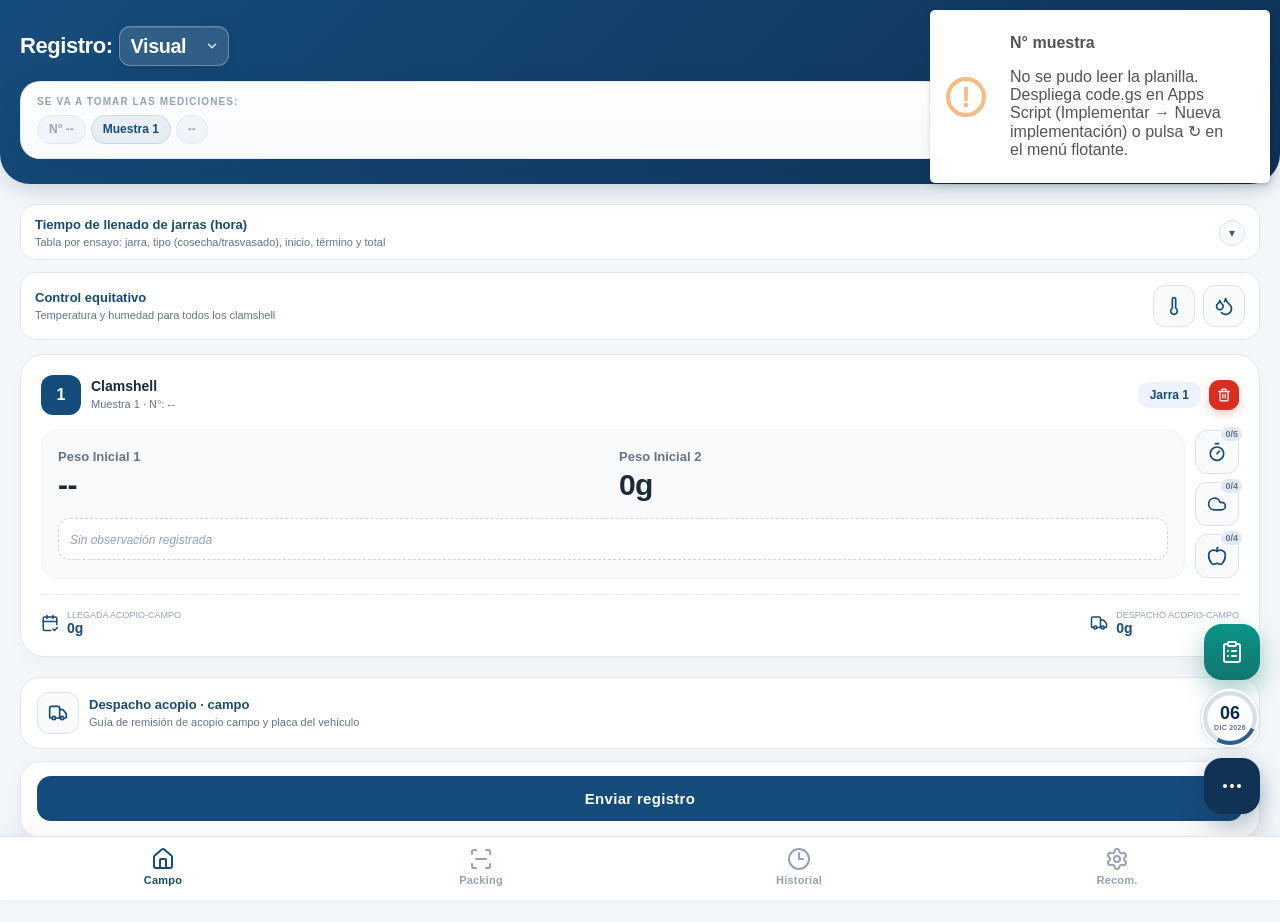
==== index.html @ d0f9451c "instalar app 3.0" ====
<!DOCTYPE html>
<html lang="es">
<head>
    <meta charset="UTF-8">
    <meta name="viewport" content="width=device-width, initial-scale=1.0, maximum-scale=1.0, user-scalable=no, viewport-fit=cover">
    <meta name="application-name" content="Muestras Web">
    <meta name="apple-mobile-web-app-title" content="Muestras Web">
    <meta name="theme-color" content="#164C7C">
    <meta name="mobile-web-app-capable" content="yes">
    <meta name="apple-mobile-web-app-capable" content="yes">
    <meta name="apple-mobile-web-app-status-bar-style" content="black-translucent">
    <meta name="format-detection" content="telephone=no, date=no, email=no, address=no">
    <title>Muestras Web</title>
    <link rel="icon" href="./QA2026.png" type="image/png">
    <link rel="icon" href="./icons/icon-32.png" type="image/png" sizes="32x32">
    <link rel="apple-touch-icon" href="./QA2026.png">
    <link rel="manifest" href="./manifest.json">
    <link rel="stylesheet" href="./librerias/flatpickr.min.css">
    <link rel="stylesheet" href="./styles.css">
</head>
<body>

    <header>
        <div class="header-top-row">
            <h2 class="header-title">
                <span class="header-title-prefix">Registro:</span>
                <select id="header-tipo-registro" class="header-tipo-select" name="tipoRegistro" aria-label="Visual o Acopio">
                    <option value="visual">Visual</option>
                    <option value="acopio">Acopio</option>
                </select>
            </h2>
            <div class="header-status-card is-online" id="header-status-card" aria-live="polite" aria-label="Pendientes y conexión">
                <div class="header-status-ring" aria-hidden="true">
                    <span class="header-status-ring-inner">
                        <i data-lucide="wifi" class="header-status-wifi" id="header-status-wifi"></i>
                    </span>
                </div>
                <div class="header-status-body">
                    <div class="header-status-pend">Pendientes: <span class="header-status-pend-num" id="header-pendientes-count">00</span></div>
                    <div class="header-status-conn">
                        <span class="header-status-conn-dot" aria-hidden="true"></span>
                        <span class="header-status-conn-text" id="header-conn-label">En línea</span>
                    </div>
                </div>
            </div>
        </div>

        <div class="meta-shell meta-accordion" id="meta-accordion">
            <button type="button" class="meta-accordion-trigger" id="meta-accordion-trigger" aria-expanded="false" aria-controls="meta-accordion-panel">
                <div class="meta-preview">
                    <span class="meta-preview-kicker">Se va a tomar las mediciones:</span>
                    <div class="meta-preview-row">
                        <span class="meta-preview-pill meta-preview-pill--empty" id="preview-num">--</span>
                        <span class="meta-preview-pill meta-preview-pill--empty" id="preview-muestra">--</span>
                        <span class="meta-preview-pill meta-preview-pill--traz meta-preview-pill--empty" id="preview-traz">--</span>
                    </div>
                </div>
                <span class="meta-accordion-chevron" aria-hidden="true"><i data-lucide="chevron-down"></i></span>
            </button>

            <div class="meta-accordion-body" id="meta-accordion-panel" role="region" aria-labelledby="meta-accordion-trigger" aria-hidden="true">
                <div class="meta-accordion-inner">
                    <form id="form-operativo-meta" autocomplete="on" aria-label="Datos del turno">
                        <div class="meta-sheet-top">
                            <div>
                                <p class="meta-kicker">Detalle</p>
                                <h3 class="meta-sheet-title">Completar registro</h3>
                            </div>
                            <div class="meta-progress-wrap">
                                <div class="meta-progress-label">
                                    <span>Listo</span>
                                    <span id="meta-progress-text">0 / 6</span>
                                </div>
                                <div class="meta-progress-track" aria-hidden="true">
                                    <div class="meta-progress-fill" id="meta-progress-fill"></div>
                                </div>
                            </div>
                        </div>

                        <input type="hidden" id="visual-rotulo" name="rotulo" value="">

                        <div class="meta-block">
                            <div class="meta-row-2 meta-row-2--muestra">
                                <div>
                                    <label class="meta-block-title" for="visual-meta-muestra" style="margin-bottom: 8px;">Muestra</label>
                                    <select class="meta-inp" id="visual-meta-muestra" name="muestra">
                                        <option value="">Seleccionar muestra</option>
                                        <option value="Ensayo 1">Muestra 1</option>
                                        <option value="Ensayo 2">Muestra 2</option>
                                        <option value="Ensayo 3">Muestra 3</option>
                                        <option value="Ensayo 4">Muestra 4</option>
                                        <option value="Ensayo 5">Muestra 5</option>
                                    </select>
                                </div>
                                <div>
                                    <label class="meta-block-title" for="visual-num-muestra" style="margin-bottom: 8px;">N° muestra</label>
                                    <div class="meta-num-muestra-wrap" id="visual-num-muestra-wrap">
                                        <input class="meta-inp meta-inp--num-muestra-auto" id="visual-num-muestra" name="numMuestra" type="text" maxlength="8" placeholder="Automático" disabled aria-describedby="visual-num-muestra-hint" title="Se asigna solo según el último número en la planilla (sin duplicados)">
                                        <span class="meta-num-muestra-spinner" id="visual-num-muestra-spinner" aria-hidden="true"></span>
                                    </div>
                                    <span id="visual-num-muestra-hint" class="sr-only">Campo automático. El número avanza según los registros ya guardados.</span>
                                </div>
                            </div>
                        </div>

                        <div class="meta-block">
                            <label class="meta-block-title" for="visual-responsable" style="margin-bottom: 8px;">Responsable</label>
                            <input class="meta-inp" id="visual-responsable" name="responsable" type="text" placeholder="Nombre">
                        </div>

                        <div class="meta-block">
                            <div class="meta-row-2 meta-row-2--guia-hora">
                                <div>
                                    <label class="meta-block-title" for="visual-guia-precosecha" style="margin-bottom: 8px;">Días Prec. / N° Cos.</label>
                                    <input class="meta-inp" id="visual-guia-precosecha" name="guiaPrecosecha" type="text" placeholder="Ej. 5 / 12" inputmode="text" autocomplete="off" aria-label="Días de precosecha y número de cosecha">
                                </div>
                                <div>
                                    <label class="meta-block-title" for="visual-hora" style="margin-bottom: 8px;">Hora inicio</label>
                                    <input class="meta-inp" id="visual-hora" name="hora" type="time" enterkeyhint="done">
                                </div>
                            </div>
                        </div>

                        <div class="meta-block">
                            <label class="meta-block-title" for="visual-meta-fundo" style="margin-bottom: 8px;">Fundo</label>
                            <select class="meta-inp" id="visual-meta-fundo" name="fundo">
                                <option value="">Seleccionar</option>
                                <option value="LN">LN</option>
                                <option value="C5">C5</option>
                                <option value="C6">C6</option>
                                <option value="LN-2">LN</option>
                            </select>
                        </div>

                        <div class="meta-block">
                            <span class="meta-block-title" style="display:block;margin-bottom:8px;">Trazabilidad</span>
                            <div class="meta-row-3">
                                <select class="meta-inp" id="visual-traz-etapa" name="trazEtapa">
                                    <option value="">Etapa</option>
                                    <option value="E1">E1</option>
                                    <option value="E2">E2</option>
                                    <option value="E3">E3</option>
                                    <option value="E4">E4</option>
                                    <option value="E5">E5</option>
                                    <option value="E6">E6</option>
                                    <option value="E7">E7</option>
                                    <option value="E8">E8</option>
                                    <option value="E9">E9</option>
                                </select>
                                <select class="meta-inp" id="visual-traz-campo" name="trazCampo">
                                    <option value="">Campo</option>
                                    <option value="C1">C1</option>
                                    <option value="C2">C2</option>
                                    <option value="C3">C3</option>
                                    <option value="C4">C4</option>
                                    <option value="C5">C5</option>
                                    <option value="C6">C6</option>
                                    <option value="C7">C7</option>
                                    <option value="C8">C8</option>
                                    <option value="C9">C9</option>
                                </select>
                                <input class="meta-inp" id="visual-traz-turno" name="trazTurno" type="text" placeholder="Turno" autocomplete="off">
                            </div>
                            <input type="hidden" id="visual-trazabilidad" name="trazabilidad" value="">
                        </div>

                        <div class="meta-block">
                            <label class="meta-block-title" for="visual-meta-variedad" style="margin-bottom: 8px;">Variedad</label>
                            <select class="meta-inp" id="visual-meta-variedad" name="variedad">
                                <option value="">Seleccionar</option>
                                <option value="Júpiter">Júpiter</option>
                                <option value="Sweet Celebration">Sweet Celebration</option>
                                <option value="Legacy">Legacy</option>
                            </select>
                        </div>
                    </form>
                </div>
            </div>
        </div>
    </header>

    <div class="container">
        <details class="llenado-jarras-wrapper" open>
            <summary class="llenado-jarras-wrapper-summary">
                <div class="control-equitativo-label">
                    <b>Tiempo de llenado de jarras (hora)</b>
                    <span>Tabla por ensayo: jarra, tipo (cosecha/trasvasado), inicio, término y total</span>
                </div>
                <span class="llenado-jarras-toggle-icon" aria-hidden="true"></span>
            </summary>
            <div class="llenado-jarras-panel" id="llenado-jarras-panel-body"></div>
        </details>

        <div class="control-equitativo-bar">
            <div class="control-equitativo-label">
                <b>Control equitativo</b>
                <span>Temperatura y humedad para todos los clamshell</span>
            </div>
            <div class="control-equitativo-actions">
                <button type="button" class="control-equitativo-btn" onclick="abrirModalControlGlobal('temperatura')" title="Temperatura global">
                    <i data-lucide="thermometer"></i>
                </button>
                <button type="button" class="control-equitativo-btn" onclick="abrirModalControlGlobal('humedad')" title="Humedad global">
                    <i data-lucide="droplets"></i>
                </button>
            </div>
        </div>
        <div id="cards-container"></div>

        <details class="logistica-acopio-block" aria-label="Despacho acopio: guía y placa">
            <summary class="logistica-acopio-head">
                <div class="control-equitativo-btn logistica-acopio-icon-slot logistica-acopio-truck-wrap" title="Transporte" aria-hidden="true">
                    <i data-lucide="truck"></i>
                </div>
                <div class="control-equitativo-label logistica-acopio-label">
                    <b>Despacho acopio · campo</b>
                    <span>Guía de remisión de acopio campo y placa del vehículo</span>
                </div>
                <span class="logistica-acopio-chev" aria-hidden="true"></span>
            </summary>
            <div class="logistica-acopio-body">
                <div class="logistica-acopio-grid">
                    <div class="logistica-acopio-field">
                        <label class="meta-block-title" for="visual-guia-acopio">Guía de remisión de acopio campo</label>
                        <input class="meta-inp" id="visual-guia-acopio" name="guiaRemisionAcopio" type="text" placeholder="Ej. 208353" autocomplete="off">
                    </div>
                    <div class="logistica-acopio-field">
                        <label class="meta-block-title" for="visual-placa-vehiculo">Placa del vehículo</label>
                        <input class="meta-inp" id="visual-placa-vehiculo" name="placaVehiculoAcopio" type="text" placeholder="Ej. 9967-OK" autocomplete="off">
                    </div>
                </div>
            </div>
        </details>

        <div class="campo-envio-bar" id="campo-envio-bar" role="region" aria-label="Enviar registro al servidor">
            <button type="button" class="btn-save btn-save-campo" id="btn-guardar-enviar-campo" onclick="guardarRegistroYEnviarDesdePantalla()">
                Enviar registro
            </button>
        </div>
    </div>

    <div class="fab-menu" id="fab-menu">
        <div class="fab-menu-actions">
            <button class="fab-mini fab-mini--sync" type="button" onclick="actualizarAppCompletoDesdeFab()" aria-label="Actualizar app y planilla" title="Descarga la versión nueva de la app y sincroniza la planilla si hay internet. No borra borradores ni pendientes.">
                <i data-lucide="refresh-cw"></i>
            </button>
            <button class="fab-mini fab-mini--danger" onclick="borrarTodoYCacheRapido()" aria-label="Eliminar todo y caché local" title="Forzar reinicio: borra todo lo local y recarga">
                <i data-lucide="trash-2"></i>
            </button>
            <button class="fab-mini" onclick="abrirModalResumenGlobal()" aria-label="Resumen despacho acopio-campo">
                <i data-lucide="truck"></i>
            </button>
            <button class="fab" onclick="abrirModal('Nuevo Registro')" aria-label="Nuevo registro">
                <svg class="fab-icon-svg" viewBox="0 0 24 24" aria-hidden="true">
                    <path d="M12 5v14M5 12h14"></path>
                </svg>
            </button>
        </div>
        <button type="button" class="fab-mini fab-mini--registro" id="fab-btn-iniciar-registro" onclick="fabIniciarRegistroDesdeFab()" aria-label="Cargar datos de prueba (simulación)" title="Rellena meta, 8 clamshell y jarras de ejemplo para probar y enviar">
            <i data-lucide="clipboard-list"></i>
        </button>
        <div class="fecha-ring-widget fecha-ring-widget--fab fecha-ring-widget--campo" id="visual-fecha-ring-widget" role="button" tabindex="0" aria-label="Fecha de hoy" title="">
            <div class="fecha-ring-circle" id="campo-fecha-ring-circle" aria-hidden="true"></div>
            <div class="fecha-ring-content">
                <span class="fecha-ring-day" id="fecha-ring-day">--</span>
                <span class="fecha-ring-month" id="fecha-ring-month">----</span>
            </div>
            <div class="fecha-ring-popover" id="campo-fecha-ring-popover" role="tooltip" hidden></div>
        </div>
        <button class="fab-options" id="fab-options-btn" type="button" aria-label="Opciones rápidas" aria-expanded="false">
            <i data-lucide="ellipsis"></i>
        </button>
    </div>

    <div class="modal-overlay" id="modal-overlay">
        <div class="modal-content">
            <div class="modal-title-row" id="modal-title-row">
                <h2 id="modal-title" style="margin-bottom: 0; color: var(--primary); margin-top: 8px;">Editar Datos</h2>
                <div class="modal-jarra-box">
                    <label for="visual-m-jarra">N° Jarra</label>
                    <select id="visual-m-jarra" aria-label="Seleccionar N° de jarra"></select>
                </div>
            </div>
            <div class="form-group"><label>PESO 1 (g)</label><input type="number" id="visual-p1" step="0.1"></div>
            <div class="form-group"><label>PESO 2 (g)</label><input type="number" id="visual-p2" step="0.1"></div>
            <div class="form-group"><label>LLEGADA ACOPIO (g)</label><input type="number" id="visual-acopio" step="0.1"></div>
            <div class="form-group"><label>DESPACHO ACOPIO (g)</label><input type="number" id="visual-despacho" step="0.1"></div>
            <div class="metric-modal-foot">
                <button class="btn-secondary" type="button" id="btn-cancel-tarjeta">Cancelar</button>
                <button class="btn-save" id="btn-save-tarjeta" type="button" onclick="guardarModalTarjeta()">Guardar</button>
            </div>
        </div>
    </div>

    <div class="modal-overlay" id="metric-modal-overlay">
        <div class="modal-content">
            <h2 id="metric-modal-title" style="margin-bottom: 16px; color: var(--primary);">Detalle de medición</h2>
            <div class="metric-modal-body" id="metric-modal-body"></div>
            <div class="metric-modal-foot">
                <button class="btn-secondary" type="button" onclick="cerrarModalMetrica()">Cancelar</button>
                <button class="btn-save" id="btn-save-metrica" type="button" onclick="guardarModalMetrica()">Guardar</button>
            </div>
        </div>
    </div>

    <div class="modal-overlay" id="observation-modal-overlay">
        <div class="modal-content">
            <h2 id="observation-modal-title" style="margin-bottom: 16px; color: var(--primary);">Observación</h2>
            <div class="form-group">
                <label>OBSERVACIÓN DEL CLAMSHELL</label>
                <input type="text" id="visual-observation" placeholder="Opcional: incidencia, comentario, condición de campo">
            </div>
            <div class="metric-modal-foot">
                <button class="btn-secondary" type="button" onclick="cerrarModalObservacion()">Cancelar</button>
                <button class="btn-save" id="btn-save-observacion" type="button" onclick="guardarModalObservacion()">Guardar</button>
            </div>
        </div>
    </div>

    <div class="modal-overlay" id="essential-modal-overlay">
        <div class="modal-content">
            <h2 id="essential-modal-title" style="margin-bottom: 16px; color: var(--primary);">Resumen esencial</h2>
            <div class="metric-modal-body" id="essential-modal-body"></div>
            <div class="metric-modal-foot">
                <button class="btn-secondary" type="button" onclick="cerrarModalResumen()">Cancelar</button>
                <button class="btn-save" id="btn-save-resumen-global" type="button" onclick="guardarModalResumenGlobal()">Guardar</button>
            </div>
        </div>
    </div>

    <div class="modal-overlay" id="control-global-modal-overlay">
        <div class="modal-content">
            <h2 id="control-global-modal-title" style="margin-bottom: 16px; color: var(--primary);">Control equitativo</h2>
            <div class="metric-modal-body" id="control-global-modal-body"></div>
            <div class="metric-modal-foot">
                <button class="btn-secondary" type="button" onclick="cerrarModalControlGlobal()">Cancelar</button>
                <button class="btn-save" id="btn-save-control-global" type="button" onclick="guardarModalControlGlobal()">Guardar</button>
            </div>
        </div>
    </div>

    <div class="modal-overlay" id="llenado-horas-modal-overlay">
        <div class="modal-content">
            <h2 style="margin-bottom: 16px; color: var(--primary);">Editar horas</h2>
            <div class="form-group"><label>Inicio</label><input type="time" id="visual-lhm-inicio"></div>
            <div class="form-group"><label>Final</label><input type="time" id="visual-lhm-termino"></div>
            <div class="metric-modal-foot">
                <button class="btn-secondary" type="button" onclick="cerrarModalHorasLlenado()">Cancelar</button>
                <button class="btn-save" id="btn-save-horas" type="button" onclick="guardarModalHorasLlenado()">Guardar</button>
            </div>
        </div>
    </div>

    <div class="modal-overlay" id="time-picker-modal-overlay">
        <div class="time-picker-modal">
            <div class="time-picker-head">
                <div class="time-picker-title">Seleccionar hora</div>
                <div class="time-picker-current" id="time-picker-current">--:--</div>
            </div>
            <div class="time-picker-wheel">
                <div class="time-picker-col">
                    <button type="button" class="time-picker-step" id="time-picker-hour-up" aria-label="Subir hora">▲</button>
                    <div class="time-picker-value" id="time-picker-hour">00</div>
                    <button type="button" class="time-picker-step" id="time-picker-hour-down" aria-label="Bajar hora">▼</button>
                </div>
                <div class="time-picker-sep">:</div>
                <div class="time-picker-col">
                    <button type="button" class="time-picker-step" id="time-picker-minute-up" aria-label="Subir minuto">▲</button>
                    <div class="time-picker-value" id="time-picker-minute">00</div>
                    <button type="button" class="time-picker-step" id="time-picker-minute-down" aria-label="Bajar minuto">▼</button>
                </div>
            </div>
            <div class="time-picker-actions">
                <button type="button" class="btn-secondary" id="time-picker-now">Tomar hora exacta</button>
                <button type="button" class="btn-secondary" id="time-picker-cancel">Cancelar</button>
                <button type="button" class="btn-save" id="time-picker-apply">Tomar hora</button>
            </div>
        </div>
    </div>

    <nav id="main-bottom-nav">
        <a class="nav-btn nav-link active" id="nav-campo" data-nav-index="0" href="./" aria-label="Campo">
            <i data-lucide="house"></i>
            <span>Campo</span>
        </a>
        <a class="nav-btn nav-link" id="nav-packing" data-nav-index="1" href="./packing/" aria-label="Packing">
            <i data-lucide="scan-line"></i>
            <span>Packing</span>
        </a>
        <a class="nav-btn nav-link" id="nav-historial" data-nav-index="2" href="./historial/" aria-label="Historial">
            <i data-lucide="clock-3"></i>
            <span>Historial</span>
        </a>
        <a class="nav-btn nav-link" id="nav-recomendaciones" data-nav-index="3" href="./recomendaciones/" aria-label="Recomendaciones">
            <i data-lucide="settings"></i>
            <span>Recom.</span>
        </a>
    </nav>

    <script src="./librerias/lucide.min.js"></script>
    <script src="./librerias/sweetalert2.all.min.js"></script>
    <script src="./librerias/flatpickr.min.js"></script>
    <script src="./librerias/flatpickr-l10n-es.js"></script>
    <script src="./app.js" charset="utf-8"></script>
    <script src="./network.js"></script>
    <script src="./script.js"></script>
</body>
</html>
---- librerias/flatpickr.min.css ----
.flatpickr-calendar{background:transparent;opacity:0;display:none;text-align:center;visibility:hidden;padding:0;-webkit-animation:none;animation:none;direction:ltr;border:0;font-size:14px;line-height:24px;border-radius:5px;position:absolute;width:307.875px;-webkit-box-sizing:border-box;box-sizing:border-box;-ms-touch-action:manipulation;touch-action:manipulation;background:#fff;-webkit-box-shadow:1px 0 0 #e6e6e6,-1px 0 0 #e6e6e6,0 1px 0 #e6e6e6,0 -1px 0 #e6e6e6,0 3px 13px rgba(0,0,0,0.08);box-shadow:1px 0 0 #e6e6e6,-1px 0 0 #e6e6e6,0 1px 0 #e6e6e6,0 -1px 0 #e6e6e6,0 3px 13px rgba(0,0,0,0.08)}.flatpickr-calendar.open,.flatpickr-calendar.inline{opacity:1;max-height:640px;visibility:visible}.flatpickr-calendar.open{display:inline-block;z-index:99999}.flatpickr-calendar.animate.open{-webkit-animation:fpFadeInDown 300ms cubic-bezier(.23,1,.32,1);animation:fpFadeInDown 300ms cubic-bezier(.23,1,.32,1)}.flatpickr-calendar.inline{display:block;position:relative;top:2px}.flatpickr-calendar.static{position:absolute;top:calc(100% + 2px)}.flatpickr-calendar.static.open{z-index:999;display:block}.flatpickr-calendar.multiMonth .flatpickr-days .dayContainer:nth-child(n+1) .flatpickr-day.inRange:nth-child(7n+7){-webkit-box-shadow:none !important;box-shadow:none !important}.flatpickr-calendar.multiMonth .flatpickr-days .dayContainer:nth-child(n+2) .flatpickr-day.inRange:nth-child(7n+1){-webkit-box-shadow:-2px 0 0 #e6e6e6,5px 0 0 #e6e6e6;box-shadow:-2px 0 0 #e6e6e6,5px 0 0 #e6e6e6}.flatpickr-calendar .hasWeeks .dayContainer,.flatpickr-calendar .hasTime .dayContainer{border-bottom:0;border-bottom-right-radius:0;border-bottom-left-radius:0}.flatpickr-calendar .hasWeeks .dayContainer{border-left:0}.flatpickr-calendar.hasTime .flatpickr-time{height:40px;border-top:1px solid #e6e6e6}.flatpickr-calendar.noCalendar.hasTime .flatpickr-time{height:auto}.flatpickr-calendar:before,.flatpickr-calendar:after{position:absolute;display:block;pointer-events:none;border:solid transparent;content:'';height:0;width:0;left:22px}.flatpickr-calendar.rightMost:before,.flatpickr-calendar.arrowRight:before,.flatpickr-calendar.rightMost:after,.flatpickr-calendar.arrowRight:after{left:auto;right:22px}.flatpickr-calendar.arrowCenter:before,.flatpickr-calendar.arrowCenter:after{left:50%;right:50%}.flatpickr-calendar:before{border-width:5px;margin:0 -5px}.flatpickr-calendar:after{border-width:4px;margin:0 -4px}.flatpickr-calendar.arrowTop:before,.flatpickr-calendar.arrowTop:after{bottom:100%}.flatpickr-calendar.arrowTop:before{border-bottom-color:#e6e6e6}.flatpickr-calendar.arrowTop:after{border-bottom-color:#fff}.flatpickr-calendar.arrowBottom:before,.flatpickr-calendar.arrowBottom:after{top:100%}.flatpickr-calendar.arrowBottom:before{border-top-color:#e6e6e6}.flatpickr-calendar.arrowBottom:after{border-top-color:#fff}.flatpickr-calendar:focus{outline:0}.flatpickr-wrapper{position:relative;display:inline-block}.flatpickr-months{display:-webkit-box;display:-webkit-flex;display:-ms-flexbox;display:flex}.flatpickr-months .flatpickr-month{background:transparent;color:rgba(0,0,0,0.9);fill:rgba(0,0,0,0.9);height:34px;line-height:1;text-align:center;position:relative;-webkit-user-select:none;-moz-user-select:none;-ms-user-select:none;user-select:none;overflow:hidden;-webkit-box-flex:1;-webkit-flex:1;-ms-flex:1;flex:1}.flatpickr-months .flatpickr-prev-month,.flatpickr-months .flatpickr-next-month{-webkit-user-select:none;-moz-user-select:none;-ms-user-select:none;user-select:none;text-decoration:none;cursor:pointer;position:absolute;top:0;height:34px;padding:10px;z-index:3;color:rgba(0,0,0,0.9);fill:rgba(0,0,0,0.9)}.flatpickr-months .flatpickr-prev-month.flatpickr-disabled,.flatpickr-months .flatpickr-next-month.flatpickr-disabled{display:none}.flatpickr-months .flatpickr-prev-month i,.flatpickr-months .flatpickr-next-month i{position:relative}.flatpickr-months .flatpickr-prev-month.flatpickr-prev-month,.flatpickr-months .flatpickr-next-month.flatpickr-prev-month{/*
      /*rtl:begin:ignore*/left:0/*
      /*rtl:end:ignore*/}/*
      /*rtl:begin:ignore*/
/*
      /*rtl:end:ignore*/
.flatpickr-months .flatpickr-prev-month.flatpickr-next-month,.flatpickr-months .flatpickr-next-month.flatpickr-next-month{/*
      /*rtl:begin:ignore*/right:0/*
      /*rtl:end:ignore*/}/*
      /*rtl:begin:ignore*/
/*
      /*rtl:end:ignore*/
.flatpickr-months .flatpickr-prev-month:hover,.flatpickr-months .flatpickr-next-month:hover{color:#959ea9}.flatpickr-months .flatpickr-prev-month:hover svg,.flatpickr-months .flatpickr-next-month:hover svg{fill:#f64747}.flatpickr-months .flatpickr-prev-month svg,.flatpickr-months .flatpickr-next-month svg{width:14px;height:14px}.flatpickr-months .flatpickr-prev-month svg path,.flatpickr-months .flatpickr-next-month svg path{-webkit-transition:fill .1s;transition:fill .1s;fill:inherit}.numInputWrapper{position:relative;height:auto}.numInputWrapper input,.numInputWrapper span{display:inline-block}.numInputWrapper input{width:100%}.numInputWrapper input::-ms-clear{display:none}.numInputWrapper input::-webkit-outer-spin-button,.numInputWrapper input::-webkit-inner-spin-button{margin:0;-webkit-appearance:none}.numInputWrapper span{position:absolute;right:0;width:14px;padding:0 4px 0 2px;height:50%;line-height:50%;opacity:0;cursor:pointer;border:1px solid rgba(57,57,57,0.15);-webkit-box-sizing:border-box;box-sizing:border-box}.numInputWrapper span:hover{background:rgba(0,0,0,0.1)}.numInputWrapper span:active{background:rgba(0,0,0,0.2)}.numInputWrapper span:after{display:block;content:"";position:absolute}.numInputWrapper span.arrowUp{top:0;border-bottom:0}.numInputWrapper span.arrowUp:after{border-left:4px solid transparent;border-right:4px solid transparent;border-bottom:4px solid rgba(57,57,57,0.6);top:26%}.numInputWrapper span.arrowDown{top:50%}.numInputWrapper span.arrowDown:after{border-left:4px solid transparent;border-right:4px solid transparent;border-top:4px solid rgba(57,57,57,0.6);top:40%}.numInputWrapper span svg{width:inherit;height:auto}.numInputWrapper span svg path{fill:rgba(0,0,0,0.5)}.numInputWrapper:hover{background:rgba(0,0,0,0.05)}.numInputWrapper:hover span{opacity:1}.flatpickr-current-month{font-size:135%;line-height:inherit;font-weight:300;color:inherit;position:absolute;width:75%;left:12.5%;padding:7.48px 0 0 0;line-height:1;height:34px;display:inline-block;text-align:center;-webkit-transform:translate3d(0,0,0);transform:translate3d(0,0,0)}.flatpickr-current-month span.cur-month{font-family:inherit;font-weight:700;color:inherit;display:inline-block;margin-left:.5ch;padding:0}.flatpickr-current-month span.cur-month:hover{background:rgba(0,0,0,0.05)}.flatpickr-current-month .numInputWrapper{width:6ch;width:7ch\0;display:inline-block}.flatpickr-current-month .numInputWrapper span.arrowUp:after{border-bottom-color:rgba(0,0,0,0.9)}.flatpickr-current-month .numInputWrapper span.arrowDown:after{border-top-color:rgba(0,0,0,0.9)}.flatpickr-current-month input.cur-year{background:transparent;-webkit-box-sizing:border-box;box-sizing:border-box;color:inherit;cursor:text;padding:0 0 0 .5ch;margin:0;display:inline-block;font-size:inherit;font-family:inherit;font-weight:300;line-height:inherit;height:auto;border:0;border-radius:0;vertical-align:initial;-webkit-appearance:textfield;-moz-appearance:textfield;appearance:textfield}.flatpickr-current-month input.cur-year:focus{outline:0}.flatpickr-current-month input.cur-year[disabled],.flatpickr-current-month input.cur-year[disabled]:hover{font-size:100%;color:rgba(0,0,0,0.5);background:transparent;pointer-events:none}.flatpickr-current-month .flatpickr-monthDropdown-months{appearance:menulist;background:transparent;border:none;border-radius:0;box-sizing:border-box;color:inherit;cursor:pointer;font-size:inherit;font-family:inherit;font-weight:300;height:auto;line-height:inherit;margin:-1px 0 0 0;outline:none;padding:0 0 0 .5ch;position:relative;vertical-align:initial;-webkit-box-sizing:border-box;-webkit-appearance:menulist;-moz-appearance:menulist;width:auto}.flatpickr-current-month .flatpickr-monthDropdown-months:focus,.flatpickr-current-month .flatpickr-monthDropdown-months:active{outline:none}.flatpickr-current-month .flatpickr-monthDropdown-months:hover{background:rgba(0,0,0,0.05)}.flatpickr-current-month .flatpickr-monthDropdown-months .flatpickr-monthDropdown-month{background-color:transparent;outline:none;padding:0}.flatpickr-weekdays{background:transparent;text-align:center;overflow:hidden;width:100%;display:-webkit-box;display:-webkit-flex;display:-ms-flexbox;display:flex;-webkit-box-align:center;-webkit-align-items:center;-ms-flex-align:center;align-items:center;height:28px}.flatpickr-weekdays .flatpickr-weekdaycontainer{display:-webkit-box;display:-webkit-flex;display:-ms-flexbox;display:flex;-webkit-box-flex:1;-webkit-flex:1;-ms-flex:1;flex:1}span.flatpickr-weekday{cursor:default;font-size:90%;background:transparent;color:rgba(0,0,0,0.54);line-height:1;margin:0;text-align:center;display:block;-webkit-box-flex:1;-webkit-flex:1;-ms-flex:1;flex:1;font-weight:bolder}.dayContainer,.flatpickr-weeks{padding:1px 0 0 0}.flatpickr-days{position:relative;overflow:hidden;display:-webkit-box;display:-webkit-flex;display:-ms-flexbox;display:flex;-webkit-box-align:start;-webkit-align-items:flex-start;-ms-flex-align:start;align-items:flex-start;width:307.875px}.flatpickr-days:focus{outline:0}.dayContainer{padding:0;outline:0;text-align:left;width:307.875px;min-width:307.875px;max-width:307.875px;-webkit-box-sizing:border-box;box-sizing:border-box;display:inline-block;display:-ms-flexbox;display:-webkit-box;display:-webkit-flex;display:flex;-webkit-flex-wrap:wrap;flex-wrap:wrap;-ms-flex-wrap:wrap;-ms-flex-pack:justify;-webkit-justify-content:space-around;justify-content:space-around;-webkit-transform:translate3d(0,0,0);transform:translate3d(0,0,0);opacity:1}.dayContainer + .dayContainer{-webkit-box-shadow:-1px 0 0 #e6e6e6;box-shadow:-1px 0 0 #e6e6e6}.flatpickr-day{background:none;border:1px solid transparent;border-radius:150px;-webkit-box-sizing:border-box;box-sizing:border-box;color:#393939;cursor:pointer;font-weight:400;width:14.2857143%;-webkit-flex-basis:14.2857143%;-ms-flex-preferred-size:14.2857143%;flex-basis:14.2857143%;max-width:39px;height:39px;line-height:39px;margin:0;display:inline-block;position:relative;-webkit-box-pack:center;-webkit-justify-content:center;-ms-flex-pack:center;justify-content:center;text-align:center}.flatpickr-day.inRange,.flatpickr-day.prevMonthDay.inRange,.flatpickr-day.nextMonthDay.inRange,.flatpickr-day.today.inRange,.flatpickr-day.prevMonthDay.today.inRange,.flatpickr-day.nextMonthDay.today.inRange,.flatpickr-day:hover,.flatpickr-day.prevMonthDay:hover,.flatpickr-day.nextMonthDay:hover,.flatpickr-day:focus,.flatpickr-day.prevMonthDay:focus,.flatpickr-day.nextMonthDay:focus{cursor:pointer;outline:0;background:#e6e6e6;border-color:#e6e6e6}.flatpickr-day.today{border-color:#959ea9}.flatpickr-day.today:hover,.flatpickr-day.today:focus{border-color:#959ea9;background:#959ea9;color:#fff}.flatpickr-day.selected,.flatpickr-day.startRange,.flatpickr-day.endRange,.flatpickr-day.selected.inRange,.flatpickr-day.startRange.inRange,.flatpickr-day.endRange.inRange,.flatpickr-day.selected:focus,.flatpickr-day.startRange:focus,.flatpickr-day.endRange:focus,.flatpickr-day.selected:hover,.flatpickr-day.startRange:hover,.flatpickr-day.endRange:hover,.flatpickr-day.selected.prevMonthDay,.flatpickr-day.startRange.prevMonthDay,.flatpickr-day.endRange.prevMonthDay,.flatpickr-day.selected.nextMonthDay,.flatpickr-day.startRange.nextMonthDay,.flatpickr-day.endRange.nextMonthDay{background:#569ff7;-webkit-box-shadow:none;box-shadow:none;color:#fff;border-color:#569ff7}.flatpickr-day.selected.startRange,.flatpickr-day.startRange.startRange,.flatpickr-day.endRange.startRange{border-radius:50px 0 0 50px}.flatpickr-day.selected.endRange,.flatpickr-day.startRange.endRange,.flatpickr-day.endRange.endRange{border-radius:0 50px 50px 0}.flatpickr-day.selected.startRange + .endRange:not(:nth-child(7n+1)),.flatpickr-day.startRange.startRange + .endRange:not(:nth-child(7n+1)),.flatpickr-day.endRange.startRange + .endRange:not(:nth-child(7n+1)){-webkit-box-shadow:-10px 0 0 #569ff7;box-shadow:-10px 0 0 #569ff7}.flatpickr-day.selected.startRange.endRange,.flatpickr-day.startRange.startRange.endRange,.flatpickr-day.endRange.startRange.endRange{border-radius:50px}.flatpickr-day.inRange{border-radius:0;-webkit-box-shadow:-5px 0 0 #e6e6e6,5px 0 0 #e6e6e6;box-shadow:-5px 0 0 #e6e6e6,5px 0 0 #e6e6e6}.flatpickr-day.flatpickr-disabled,.flatpickr-day.flatpickr-disabled:hover,.flatpickr-day.prevMonthDay,.flatpickr-day.nextMonthDay,.flatpickr-day.notAllowed,.flatpickr-day.notAllowed.prevMonthDay,.flatpickr-day.notAllowed.nextMonthDay{color:rgba(57,57,57,0.3);background:transparent;border-color:transparent;cursor:default}.flatpickr-day.flatpickr-disabled,.flatpickr-day.flatpickr-disabled:hover{cursor:not-allowed;color:rgba(57,57,57,0.1)}.flatpickr-day.week.selected{border-radius:0;-webkit-box-shadow:-5px 0 0 #569ff7,5px 0 0 #569ff7;box-shadow:-5px 0 0 #569ff7,5px 0 0 #569ff7}.flatpickr-day.hidden{visibility:hidden}.rangeMode .flatpickr-day{margin-top:1px}.flatpickr-weekwrapper{float:left}.flatpickr-weekwrapper .flatpickr-weeks{padding:0 12px;-webkit-box-shadow:1px 0 0 #e6e6e6;box-shadow:1px 0 0 #e6e6e6}.flatpickr-weekwrapper .flatpickr-weekday{float:none;width:100%;line-height:28px}.flatpickr-weekwrapper span.flatpickr-day,.flatpickr-weekwrapper span.flatpickr-day:hover{display:block;width:100%;max-width:none;color:rgba(57,57,57,0.3);background:transparent;cursor:default;border:none}.flatpickr-innerContainer{display:block;display:-webkit-box;display:-webkit-flex;display:-ms-flexbox;display:flex;-webkit-box-sizing:border-box;box-sizing:border-box;overflow:hidden}.flatpickr-rContainer{display:inline-block;padding:0;-webkit-box-sizing:border-box;box-sizing:border-box}.flatpickr-time{text-align:center;outline:0;display:block;height:0;line-height:40px;max-height:40px;-webkit-box-sizing:border-box;box-sizing:border-box;overflow:hidden;display:-webkit-box;display:-webkit-flex;display:-ms-flexbox;display:flex}.flatpickr-time:after{content:"";display:table;clear:both}.flatpickr-time .numInputWrapper{-webkit-box-flex:1;-webkit-flex:1;-ms-flex:1;flex:1;width:40%;height:40px;float:left}.flatpickr-time .numInputWrapper span.arrowUp:after{border-bottom-color:#393939}.flatpickr-time .numInputWrapper span.arrowDown:after{border-top-color:#393939}.flatpickr-time.hasSeconds .numInputWrapper{width:26%}.flatpickr-time.time24hr .numInputWrapper{width:49%}.flatpickr-time input{background:transparent;-webkit-box-shadow:none;box-shadow:none;border:0;border-radius:0;text-align:center;margin:0;padding:0;height:inherit;line-height:inherit;color:#393939;font-size:14px;position:relative;-webkit-box-sizing:border-box;box-sizing:border-box;-webkit-appearance:textfield;-moz-appearance:textfield;appearance:textfield}.flatpickr-time input.flatpickr-hour{font-weight:bold}.flatpickr-time input.flatpickr-minute,.flatpickr-time input.flatpickr-second{font-weight:400}.flatpickr-time input:focus{outline:0;border:0}.flatpickr-time .flatpickr-time-separator,.flatpickr-time .flatpickr-am-pm{height:inherit;float:left;line-height:inherit;color:#393939;font-weight:bold;width:2%;-webkit-user-select:none;-moz-user-select:none;-ms-user-select:none;user-select:none;-webkit-align-self:center;-ms-flex-item-align:center;align-self:center}.flatpickr-time .flatpickr-am-pm{outline:0;width:18%;cursor:pointer;text-align:center;font-weight:400}.flatpickr-time input:hover,.flatpickr-time .flatpickr-am-pm:hover,.flatpickr-time input:focus,.flatpickr-time .flatpickr-am-pm:focus{background:#eee}.flatpickr-input[readonly]{cursor:pointer}@-webkit-keyframes fpFadeInDown{from{opacity:0;-webkit-transform:translate3d(0,-20px,0);transform:translate3d(0,-20px,0)}to{opacity:1;-webkit-transform:translate3d(0,0,0);transform:translate3d(0,0,0)}}@keyframes fpFadeInDown{from{opacity:0;-webkit-transform:translate3d(0,-20px,0);transform:translate3d(0,-20px,0)}to{opacity:1;-webkit-transform:translate3d(0,0,0);transform:translate3d(0,0,0)}}
---- styles.css ----
﻿:root {
            --primary: rgb(22, 76, 124);
            --primary-dark: rgb(15, 50, 85);
            --accent: #FFB800;
            --bg: #F4F7FA;
            --white: #ffffff;
            --text: #1E293B;
            --success: #22C55E;
            --border: #E2E8F0;
            /* Mínimo 4px: espacio bajo la barra (no reduce tamaño de letra del menú) */
            --nav-safe-bottom: max(4px, env(safe-area-inset-bottom, 0px));
            --nav-bar-total: calc(56px + var(--nav-safe-bottom));
        }

        * { margin: 0; padding: 0; box-sizing: border-box; font-family: 'Segoe UI', Roboto, sans-serif; }

        body {
            background-color: var(--bg);
            color: var(--text);
            padding-bottom: var(--nav-bar-total);
            overscroll-behavior-y: none;
        }

        /* Header fijo al scroll (Safari + resto) */
        header {
            background: linear-gradient(135deg, var(--primary) 0%, var(--primary-dark) 100%);
            padding: max(25px, env(safe-area-inset-top, 0px)) 20px 25px;
            border-radius: 0 0 30px 30px;
            box-shadow: 0 8px 20px rgba(22, 76, 124, 0.15);
            position: -webkit-sticky;
            position: sticky;
            top: 0;
            z-index: 1000;
            width: 100%;
            color: white;
        }

        .header-top-row {
            display: flex;
            justify-content: space-between;
            align-items: center;
            gap: 8px;
            flex-wrap: nowrap;
            min-width: 0;
        }

        .header-title {
            display: flex;
            flex-wrap: nowrap;
            align-items: center;
            gap: 6px;
            margin: 0;
            min-width: 0;
            flex: 1;
            font-size: 22px;
            font-weight: 800;
            line-height: 1.2;
            letter-spacing: -0.02em;
        }

        .header-title-prefix {
            color: #fff;
            white-space: nowrap;
            flex-shrink: 0;
        }

        .header-tipo-select {
            appearance: none;
            -webkit-appearance: none;
            margin: 0;
            flex: 0 1 auto;
            min-width: 0;
            width: auto;
            max-width: min(148px, 46vw);
            cursor: pointer;
            font: inherit;
            font-size: 0.90em;
            font-weight: 800;
            letter-spacing: -0.02em;
            color: #f8fafc;
            background-color: rgba(255, 255, 255, 0.12);
            background-image: url("data:image/svg+xml,%3Csvg xmlns='http://www.w3.org/2000/svg' width='14' height='14' viewBox='0 0 24 24' fill='none' stroke='%23e2e8f0' stroke-width='2.5' stroke-linecap='round' stroke-linejoin='round'%3E%3Cpath d='m6 9 6 6 6-6'/%3E%3C/svg%3E");
            background-repeat: no-repeat;
            background-position: right 9px center;
            background-size: 14px 14px;
            border: 1px solid rgba(255, 255, 255, 0.28);
            border-radius: 11px;
            padding: 5px 32px 5px 11px;
            line-height: 1.45;
            box-shadow:
                inset 0 1px 0 rgba(255, 255, 255, 0.14),
                0 2px 10px rgba(0, 0, 0, 0.12);
            backdrop-filter: blur(8px);
            -webkit-backdrop-filter: blur(8px);
            transition: border-color 0.18s ease, background-color 0.18s ease, box-shadow 0.18s ease;
        }

        .header-tipo-select:hover {
            background-color: rgba(255, 255, 255, 0.16);
            border-color: rgba(255, 255, 255, 0.38);
        }

        .header-tipo-select:focus {
            outline: none;
            border-color: rgba(125, 211, 252, 0.75);
            box-shadow:
                inset 0 1px 0 rgba(255, 255, 255, 0.16),
                0 0 0 3px rgba(125, 211, 252, 0.28);
        }

        .header-tipo-select option {
            color: #0f172a;
            font-weight: 700;
            background: #fff;
        }

        @media (max-width: 380px) {
            .header-title {
                font-size: 18px;
            }

            .header-tipo-select {
                font-size: 0.82em;
                padding: 4px 28px 4px 9px;
                max-width: min(132px, 42vw);
            }
        }

        .header-status-card {
            display: flex;
            align-items: center;
            gap: 8px;
            padding: 4px 9px 4px 6px;
            max-width: min(172px, 38vw);
            flex-shrink: 0;
            color: rgba(255, 255, 255, 0.92);
            background: rgba(255, 255, 255, 0.1);
            border: 1px solid rgba(255, 255, 255, 0.2);
            border-radius: 12px;
            box-shadow:
                0 4px 16px rgba(0, 0, 0, 0.12),
                inset 0 1px 0 rgba(255, 255, 255, 0.18);
            backdrop-filter: blur(10px);
            -webkit-backdrop-filter: blur(10px);
        }

        .header-status-ring {
            width: 32px;
            height: 32px;
            border-radius: 50%;
            padding: 2px;
            flex-shrink: 0;
            background: conic-gradient(from 200deg, rgba(148, 163, 184, 0.55) 0deg 270deg, rgba(148, 163, 184, 0.35) 270deg 360deg);
            box-shadow: inset 0 1px 1px rgba(255, 255, 255, 0.12);
        }

        .header-status-card.is-online .header-status-ring {
            background: rgba(125, 211, 252, 0.95);
        }

        .header-status-card.is-offline .header-status-ring {
            background: conic-gradient(from 200deg, rgba(148, 163, 184, 0.45) 0deg 270deg, rgba(248, 113, 113, 0.9) 270deg 360deg);
        }

        .header-status-ring-inner {
            width: 100%;
            height: 100%;
            border-radius: 50%;
            background: rgba(12, 40, 68, 0.42);
            display: grid;
            place-items: center;
            box-shadow: inset 0 1px 2px rgba(0, 0, 0, 0.15);
        }

        .header-status-wifi {
            width: 14px;
            height: 14px;
            stroke-width: 2.1;
            color: rgba(224, 242, 254, 0.95);
        }

        .header-status-card.is-offline .header-status-wifi {
            color: rgba(254, 226, 226, 0.95);
        }

        .header-status-body {
            min-width: 0;
            flex: 1;
            display: flex;
            flex-direction: column;
            justify-content: center;
            gap: 0;
        }

        .header-status-pend {
            margin: 0;
            padding: 0;
            font-size: 9px;
            font-weight: 700;
            letter-spacing: 0.04em;
            text-transform: uppercase;
            color: rgba(255, 255, 255, 0.72);
            line-height: 1.05;
        }

        .header-status-pend-num {
            font-variant-numeric: tabular-nums;
            font-weight: 800;
            color: rgba(255, 255, 255, 0.95);
            letter-spacing: 0.02em;
        }

        .header-status-pend-num.header-status-pend-num--alert {
            color: #fde68a;
        }

        .header-status-card--solo-conn .header-status-conn {
            margin-top: 0;
        }

        .header-status-conn {
            display: inline-flex;
            align-items: center;
            gap: 5px;
            margin-top: 2px;
            padding: 0;
            line-height: 1.05;
        }

        .header-status-conn-dot {
            width: 6px;
            height: 6px;
            border-radius: 999px;
            flex-shrink: 0;
            background: rgba(148, 163, 184, 0.85);
            box-shadow: 0 0 0 1px rgba(255, 255, 255, 0.25);
        }

        .header-status-card.is-online .header-status-conn-dot {
            background: #7dd3fc;
            box-shadow: 0 0 0 1px rgba(125, 211, 252, 0.45);
            margin-top: 2px;
        }

        .header-status-card.is-offline .header-status-conn-dot {
            background: #fca5a5;
            box-shadow: 0 0 0 1px rgba(252, 165, 165, 0.5);
        }

        .header-status-conn-text {
            font-size: 9px;
            font-weight: 600;
            letter-spacing: 0.02em;
            color: rgba(255, 255, 255, 0.88);
            line-height: 1.05;
        }

        .header-status-card.is-offline .header-status-conn-text {
            color: rgba(255, 255, 255, 0.78);
        }

        .meta-shell {
            margin-top: 14px;
            background: rgba(255, 255, 255, 0.98);
            border-radius: 20px;
            box-shadow: 0 12px 32px rgba(15, 50, 85, 0.14), 0 1px 0 rgba(255, 255, 255, 0.6) inset;
            border: 1px solid rgba(226, 232, 240, 0.9);
            color: var(--text);
            overflow: hidden;
        }

        .meta-accordion-trigger {
            width: 100%;
            display: flex;
            align-items: center;
            justify-content: space-between;
            gap: 12px;
            padding: 14px 16px;
            border: none;
            background: linear-gradient(180deg, #fff 0%, #f8fafc 100%);
            cursor: pointer;
            text-align: left;
            -webkit-tap-highlight-color: transparent;
            transition: background 0.2s;
        }

        .meta-accordion-trigger:hover,
        .meta-accordion-trigger:focus-visible {
            background: #f1f5f9;
            outline: none;
        }

        .meta-accordion.is-open .meta-accordion-trigger {
            background: #fff;
            border-bottom: 1px solid #ebeef2;
        }

        .meta-preview { flex: 1; min-width: 0; }

        .meta-preview-kicker {
            display: block;
            font-size: 10px;
            font-weight: 800;
            letter-spacing: 0.11em;
            text-transform: uppercase;
            color: #94a3b8;
            margin-bottom: 8px;
        }

        .meta-preview-row {
            display: flex;
            flex-wrap: wrap;
            align-items: center;
            gap: 5px;
        }

        .meta-preview-stack {
            display: grid;
            grid-template-columns: 1fr;
            gap: 6px;
            max-width: 100%;
        }

        .meta-preview-pill {
            display: inline-flex;
            align-items: center;
            max-width: 100%;
            padding: 6px 11px;
            border-radius: 999px;
            font-size: 12px;
            font-weight: 700;
            background: rgba(22, 76, 124, 0.08);
            color: var(--primary);
            border: 1px solid rgba(22, 76, 124, 0.12);
            line-height: 1.25;
        }

        .meta-preview-pill--rotulo {
            background: rgba(139, 92, 246, 0.1);
            border-color: rgba(139, 92, 246, 0.22);
            color: #6d28d9;
        }

        .meta-preview-pill--rotulo.meta-preview-pill--empty {
            background: #f1f5f9;
            color: #94a3b8;
            border-color: #e2e8f0;
        }

        .meta-preview-pill--traz {
            background: rgba(56, 189, 248, 0.12);
            border-color: rgba(14, 165, 233, 0.2);
            color: #0369a1;
        }

        .meta-preview-pill--empty {
            background: #f1f5f9;
            color: #94a3b8;
            border-color: #e2e8f0;
            font-weight: 600;
        }

        .meta-preview-pill--traz.meta-preview-pill--empty {
            background: #f1f5f9;
            color: #94a3b8;
            border-color: #e2e8f0;
        }

        .meta-accordion-chevron {
            flex-shrink: 0;
            width: 36px;
            height: 36px;
            border-radius: 12px;
            display: flex;
            align-items: center;
            justify-content: center;
            background: #f1f5f9;
            color: var(--primary);
            transition: transform 0.3s cubic-bezier(0.4, 0, 0.2, 1), background 0.2s;
        }

        .meta-accordion-chevron i,
        .meta-accordion-chevron svg { width: 20px; height: 20px; }

        .meta-accordion.is-open .meta-accordion-chevron {
            transform: rotate(180deg);
            background: rgba(22, 76, 124, 0.1);
        }

        .meta-accordion-body {
            display: none;
            pointer-events: none;
        }

        .meta-accordion.is-open .meta-accordion-body {
            display: block;
            pointer-events: auto;
        }

        .meta-accordion-inner {
            padding: 16px 16px 18px;
        }

        .meta-sheet-top {
            display: flex;
            align-items: flex-start;
            justify-content: space-between;
            flex-wrap: wrap;
            gap: 12px;
            margin-bottom: 14px;
        }

        .meta-kicker {
            font-size: 10px;
            font-weight: 800;
            letter-spacing: 0.12em;
            text-transform: uppercase;
            color: var(--primary);
            opacity: 0.85;
        }

        .meta-sheet-title {
            font-size: 17px;
            font-weight: 800;
            color: var(--text);
            line-height: 1.25;
            margin-top: 4px;
        }

        .meta-progress-wrap { width: 100%; min-width: 0; flex: 1; max-width: 140px; }

        .meta-progress-label {
            display: flex;
            justify-content: space-between;
            align-items: center;
            font-size: 9px;
            font-weight: 700;
            letter-spacing: 0.06em;
            text-transform: uppercase;
            color: #94A3B8;
            margin-bottom: 5px;
        }

        .meta-progress-label span:last-child {
            color: var(--primary);
            font-variant-numeric: tabular-nums;
        }

        .meta-progress-track {
            height: 5px;
            border-radius: 999px;
            background: #E2E8F0;
            overflow: hidden;
        }

        .meta-progress-fill {
            height: 100%;
            width: 0%;
            border-radius: 999px;
            background: linear-gradient(90deg, #38BDF8, var(--primary));
            transition: width 0.25s ease;
        }

        .meta-block { margin-bottom: 16px; }

        .meta-block:last-of-type { margin-bottom: 0; }

        .meta-block-title {
            display: block;
            font-size: 10px;
            font-weight: 800;
            letter-spacing: 0.08em;
            text-transform: uppercase;
            color: #64748B;
            margin-bottom: 10px;
        }

        .chip-scroll {
            display: flex;
            flex-wrap: wrap;
            gap: 8px;
        }

        .meta-chip {
            appearance: none;
            border: 2px solid #E2E8F0;
            background: #F8FAFC;
            color: var(--text);
            padding: 10px 14px;
            border-radius: 999px;
            font-weight: 700;
            font-size: 13px;
            cursor: pointer;
            transition: border-color 0.15s, background 0.15s, color 0.15s, transform 0.1s;
            -webkit-tap-highlight-color: transparent;
        }

        .meta-chip:active { transform: scale(0.97); }

        .meta-chip.is-on {
            border-color: var(--primary);
            background: rgba(22, 76, 124, 0.08);
            color: var(--primary);
        }

        .meta-row-2 {
            display: grid;
            grid-template-columns: 1fr 1fr;
            gap: 12px;
        }

        .meta-row-3 {
            display: grid;
            grid-template-columns: repeat(3, minmax(0, 1fr));
            gap: 10px;
        }

        .meta-inp {
            width: 100%;
            padding: 12px 14px;
            font-size: 14px;
            font-weight: 600;
            color: var(--text);
            background: #F8FAFC;
            border: 2px solid #E2E8F0;
            border-radius: 14px;
            outline: none;
            transition: border-color 0.15s, box-shadow 0.15s;
        }

        .meta-inp:focus {
            background: #fff;
            border-color: var(--primary);
            box-shadow: 0 0 0 3px rgba(22, 76, 124, 0.1);
        }

        .meta-inp::placeholder { color: #94A3B8; font-weight: 500; }

        .meta-inp.meta-inp--num-muestra-auto:disabled {
            color: var(--text);
            background: #EEF2F7;
            border-color: #CBD5E1;
            cursor: not-allowed;
            opacity: 1;
        }

        .meta-num-muestra-wrap {
            position: relative;
        }

        .meta-num-muestra-wrap .meta-inp--num-muestra-auto {
            padding-right: 44px;
        }

        .meta-num-muestra-spinner {
            position: absolute;
            right: 14px;
            top: 50%;
            width: 20px;
            height: 20px;
            margin-top: -10px;
            border-radius: 50%;
            border: 2px solid #CBD5E1;
            border-top-color: var(--primary);
            opacity: 0;
            visibility: hidden;
            pointer-events: none;
            transition: opacity 0.15s;
        }

        .meta-num-muestra-wrap.is-loading .meta-num-muestra-spinner {
            opacity: 1;
            visibility: visible;
            animation: meta-num-muestra-spin 0.7s linear infinite;
        }

        .meta-num-muestra-wrap.is-loading .meta-inp--num-muestra-auto {
            color: #94A3B8;
        }

        @keyframes meta-num-muestra-spin {
            to { transform: rotate(360deg); }
        }

        .sr-only {
            position: absolute;
            width: 1px;
            height: 1px;
            padding: 0;
            margin: -1px;
            overflow: hidden;
            clip: rect(0, 0, 0, 0);
            white-space: nowrap;
            border: 0;
        }

        /* Flatpickr local: estilo uniforme (móvil + desktop) */
        .flatpickr-calendar {
            border: 1px solid #D8E3EE;
            border-radius: 16px;
            box-shadow: 0 16px 36px rgba(15, 50, 85, 0.24);
            font-family: 'Segoe UI', Roboto, sans-serif;
            overflow: hidden;
        }

        .flatpickr-calendar.open {
            animation: fp-fade-in 0.14s ease;
        }

        @keyframes fp-fade-in {
            from { opacity: 0; transform: translateY(4px); }
            to { opacity: 1; transform: translateY(0); }
        }

        .flatpickr-months {
            background: linear-gradient(135deg, var(--primary) 0%, var(--primary-dark) 100%);
            border-radius: 16px 16px 0 0;
            padding: 4px 0;
        }

        .flatpickr-current-month,
        .flatpickr-monthDropdown-months,
        .flatpickr-weekday,
        .flatpickr-prev-month,
        .flatpickr-next-month {
            color: #fff !important;
            fill: #fff !important;
        }

        .flatpickr-day {
            border-radius: 10px;
        }

        .flatpickr-day.selected,
        .flatpickr-day.startRange,
        .flatpickr-day.endRange,
        .flatpickr-day.selected:hover {
            background: var(--primary);
            border-color: var(--primary);
        }

        .flatpickr-day.today {
            border-color: #7fb4e3;
        }

        .flatpickr-time {
            border-top: 1px solid #E5EDF6;
            padding: 10px 8px;
            max-height: none;
        }

        .flatpickr-time .numInputWrapper {
            border-radius: 10px;
            overflow: hidden;
        }

        .flatpickr-time .flatpickr-time-separator {
            color: #234b77;
            font-weight: 700;
            width: 14px;
        }

        .flatpickr-time input,
        .flatpickr-time .flatpickr-am-pm {
            font-weight: 700;
            color: #163f69;
        }

        .flatpickr-time input:hover,
        .flatpickr-time .flatpickr-am-pm:hover {
            background: rgba(22, 76, 124, 0.08);
        }

        .flatpickr-calendar.noCalendar {
            width: min(360px, 94vw);
            min-width: 280px;
            border-radius: 14px;
        }

        .flatpickr-calendar.noCalendar .flatpickr-time {
            border-top: 0;
            padding: 14px 12px;
            height: auto;
            gap: 10px;
        }

        .flatpickr-calendar.noCalendar .numInputWrapper {
            background: #F4F8FC;
            border: 1px solid #D8E3EE;
            border-radius: 12px;
            min-width: 92px;
        }

        .flatpickr-calendar.noCalendar .flatpickr-time input {
            height: 48px;
            font-size: 28px;
            line-height: 48px;
        }

        .flatpickr-calendar.noCalendar .flatpickr-am-pm {
            height: 48px;
            line-height: 48px;
            border-radius: 12px;
            border: 1px solid #D8E3EE;
            background: #F4F8FC;
        }

        /* Modal de hora limpio y estable (sin hacks internos) */
        .flatpickr-calendar.noCalendar {
            background: #ffffff;
            border-color: #d8e3ee;
            box-shadow: 0 18px 36px rgba(15, 50, 85, 0.22);
        }

        .flatpickr-calendar.noCalendar .flatpickr-time {
            background: #ffffff;
        }

        .flatpickr-calendar.noCalendar .numInputWrapper {
            background: #f4f8fc;
            border-color: #d8e3ee;
        }

        .flatpickr-calendar.noCalendar .flatpickr-time input {
            color: #173a5e;
        }

        .flatpickr-calendar {
            z-index: 99999 !important;
        }

        body.fp-overlay-open::before {
            content: '';
            position: fixed;
            inset: 0;
            background: rgba(15, 23, 42, 0.35);
            z-index: 99990;
        }

        @media (max-width: 760px) {
            .flatpickr-calendar.noCalendar.open {
                position: fixed !important;
                left: 50% !important;
                top: 50% !important;
                transform: translate(-50%, -50%) !important;
                width: min(380px, 94vw) !important;
            }
        }

        .meta-time-row {
            display: flex;
            align-items: stretch;
            gap: 10px;
        }

        .meta-time-row .meta-inp { flex: 1; min-height: 48px; color-scheme: light; }

        .meta-btn-ahora {
            flex-shrink: 0;
            display: inline-flex;
            align-items: center;
            justify-content: center;
            gap: 6px;
            padding: 0 14px;
            border-radius: 14px;
            border: 2px solid rgba(22, 76, 124, 0.2);
            background: #fff;
            color: var(--primary);
            font-size: 12px;
            font-weight: 800;
            cursor: pointer;
            transition: background 0.15s, border-color 0.15s;
        }

        .meta-btn-ahora i,
        .meta-btn-ahora svg { width: 18px; height: 18px; }

        .meta-btn-ahora:active { transform: scale(0.98); }

        @media (max-width: 400px) {
            .meta-row-2 { grid-template-columns: 1fr; }
            .meta-row-2.meta-row-2--muestra { grid-template-columns: 1fr 1fr; }
            .meta-row-2.meta-row-2--guia-hora { grid-template-columns: 1fr 1fr; }
            .meta-row-3 { grid-template-columns: repeat(3, minmax(0, 1fr)); gap: 8px; }
            .meta-row-3 .meta-inp { padding: 10px 8px; font-size: 14px; }
            .meta-progress-wrap { max-width: none; width: 100%; }
            .metric-grid-2 { grid-template-columns: 1fr; }
            #metric-modal-overlay .metric-grid-2,
            #packing-tiempos-modal-overlay .packing-tiempos-grid {
                grid-template-columns: repeat(2, minmax(0, 1fr));
            }
            .metric-grid-4 { grid-template-columns: repeat(2, minmax(0, 1fr)); }
        }

        /* Campo: tiempos de la muestra — 2 columnas + fila ancha (como siempre) */
        #metric-modal-overlay .metric-grid-2 {
            display: grid;
            grid-template-columns: repeat(2, minmax(0, 1fr));
            gap: 10px;
            margin-bottom: 8px;
        }

        #metric-modal-overlay .metric-modal-body > .form-group {
            margin-bottom: 0;
        }

        /* Contenedor de Tarjetas */
        .container { padding: 20px 20px 8px; }

        .fecha-ring-widget {
            position: relative;
            width: 66px;
            height: 66px;
            border-radius: 999px;
            display: grid;
            place-items: center;
            background: #FFFFFF;
            border: 1px solid #D8E3EE;
            box-shadow: 0 4px 12px rgba(15, 50, 85, 0.08);
        }

        .fecha-ring-circle {
            position: absolute;
            inset: 3px;
            border-radius: 999px;
            background: conic-gradient(from 210deg, rgba(22, 76, 124, 0.18) 0deg 280deg, rgba(29, 78, 137, 0.92) 280deg 360deg);
        }

        .fecha-ring-content {
            position: relative;
            z-index: 1;
            width: 80%;
            height: 80%;
            border-radius: 999px;
            background: #FFFFFF;
            display: flex;
            flex-direction: column;
            align-items: center;
            justify-content: center;
            line-height: 1.05;
            box-shadow: inset 0 0 0 1px rgba(22, 76, 124, 0.08);
        }

        .fecha-ring-day {
            font-size: 20px;
            font-weight: 900;
            color: #0B2A4A;
            font-variant-numeric: tabular-nums;
        }

        .fecha-ring-month {
            margin-top: 2px;
            font-size: 8px;
            font-weight: 700;
            letter-spacing: 0.04em;
            text-transform: uppercase;
            color: #64748B;
        }

        .fecha-ring-widget--fab {
            width: 60px;
            height: 60px;
            margin-bottom: 2px;
            pointer-events: none;
        }

        .fecha-ring-widget--fab .fecha-ring-circle {
            inset: 2px;
        }

        .fecha-ring-widget--fab .fecha-ring-day {
            font-size: 18px;
        }

        .fecha-ring-widget--fab .fecha-ring-month {
            font-size: 7px;
            margin-top: 1px;
        }

        .fecha-ring-widget--packing.fecha-ring-widget--fab,
        .fecha-ring-widget--campo.fecha-ring-widget--fab {
            pointer-events: auto;
            cursor: pointer;
        }

        .fecha-ring-popover {
            position: absolute;
            left: 50%;
            bottom: calc(100% + 10px);
            transform: translateX(-50%);
            min-width: 168px;
            max-width: 220px;
            padding: 10px 12px;
            border-radius: 10px;
            background: #0f4a7d;
            color: #fff;
            font-size: 11px;
            font-weight: 600;
            line-height: 1.35;
            text-align: center;
            box-shadow: 0 10px 24px rgba(15, 50, 85, 0.35);
            z-index: 20;
            pointer-events: none;
        }

        .fecha-ring-popover::after {
            content: '';
            position: absolute;
            left: 50%;
            bottom: -6px;
            transform: translateX(-50%);
            border-left: 7px solid transparent;
            border-right: 7px solid transparent;
            border-top: 7px solid #0f4a7d;
        }

        .fecha-ring-popover[hidden] {
            display: none !important;
        }

        .fecha-ring-widget--packing.is-popover-open .fecha-ring-popover,
        .fecha-ring-widget--campo.is-popover-open .fecha-ring-popover {
            display: block;
        }

        .fecha-ring-widget--packing .fecha-ring-popover,
        .fecha-ring-widget--campo .fecha-ring-popover {
            left: auto;
            right: 0;
            transform: translateX(-14px);
            min-width: 176px;
            max-width: min(220px, calc(100vw - 48px));
        }

        .fecha-ring-widget--packing .fecha-ring-popover::after,
        .fecha-ring-widget--campo .fecha-ring-popover::after {
            left: auto;
            right: 26px;
            transform: none;
        }

        #fab-menu-packing {
            right: 30px;
        }

        .control-equitativo-bar {
            display: flex;
            justify-content: space-between;
            align-items: center;
            gap: 12px;
            padding: 12px 14px;
            border: 1px solid #E2E8F0;
            border-radius: 16px;
            background: #FFFFFF;
            margin-bottom: 14px;
        }

        .control-equitativo-label b {
            display: block;
            font-size: 13px;
            font-weight: 800;
            color: var(--primary);
            margin-bottom: 3px;
        }

        .control-equitativo-label span {
            display: block;
            font-size: 11px;
            color: #64748B;
            line-height: 1.3;
        }

        .control-equitativo-actions {
            display: flex;
            gap: 8px;
            flex-shrink: 0;
        }

        .control-equitativo-btn {
            width: 42px;
            height: 42px;
            border-radius: 12px;
            border: 1px solid #D8E3EE;
            background: #F8FAFC;
            color: var(--primary);
            display: flex;
            align-items: center;
            justify-content: center;
            cursor: pointer;
        }

        .control-equitativo-btn i,
        .control-equitativo-btn svg {
            width: 20px;
            height: 20px;
        }

        .control-equitativo-bar.is-locked {
            opacity: 0.68;
        }

        .control-equitativo-bar.is-locked .control-equitativo-btn {
            cursor: not-allowed;
        }

        /* Acopio-campo: barra tipo control equitativo + chevrons abrir/cerrar + solo camión */
        .logistica-acopio-block {
            border: 1px solid #E2E8F0;
            border-radius: 20px;
            background: #FFFFFF;
            margin-top: 16px;
            margin-bottom: 0;
            overflow: hidden;
        }

        .logistica-acopio-block.is-locked {
            opacity: 0.72;
        }

        .logistica-acopio-head {
            display: grid;
            grid-template-columns: auto 1fr auto;
            align-items: center;
            gap: 10px;
            padding: 14px 16px;
            list-style: none;
            cursor: pointer;
            -webkit-tap-highlight-color: transparent;
        }

        .logistica-acopio-head::-webkit-details-marker {
            display: none;
        }

        .logistica-acopio-block[open] .logistica-acopio-head {
            border-bottom: 1px solid #EEF3F9;
        }

        .logistica-acopio-block:not([open]) .logistica-acopio-head {
            border-bottom: 0;
        }

        .logistica-acopio-label {
            min-width: 0;
            flex: 1;
            text-align: left;
        }

        .logistica-acopio-chev {
            width: 26px;
            height: 26px;
            border: 1px solid #D8E3EE;
            border-radius: 999px;
            flex-shrink: 0;
            display: inline-flex;
            align-items: center;
            justify-content: center;
            background: #F8FAFC;
            transition: transform 0.18s ease;
        }

        .logistica-acopio-chev::before {
            content: "\25BE";
            font-size: 12px;
            color: #365D87;
            line-height: 1;
        }

        .logistica-acopio-block[open] .logistica-acopio-chev {
            transform: rotate(180deg);
        }

        .logistica-acopio-icon-slot {
            pointer-events: none;
            user-select: none;
            flex-shrink: 0;
        }

        .logistica-acopio-icon-slot i,
        .logistica-acopio-icon-slot svg {
            width: 20px;
            height: 20px;
        }

        .logistica-acopio-truck-wrap i,
        .logistica-acopio-truck-wrap svg {
            animation: logistica-truck-nudge 2.4s ease-in-out infinite;
        }

        @keyframes logistica-truck-nudge {
            0%, 100% { transform: translateX(-2px); }
            50% { transform: translateX(4px); }
        }

        @media (prefers-reduced-motion: reduce) {
            .logistica-acopio-truck-wrap i,
            .logistica-acopio-truck-wrap svg {
                animation: none;
            }
        }

        .logistica-acopio-body {
            padding: 14px 16px 16px;
            background: #FFFFFF;
        }

        .logistica-acopio-grid {
            display: grid;
            grid-template-columns: 1fr 1fr;
            gap: 12px;
        }

        .logistica-acopio-field {
            margin: 0;
            min-width: 0;
        }

        .logistica-acopio-field .meta-block-title {
            margin-bottom: 8px;
        }

        @media (max-width: 520px) {
            .logistica-acopio-grid {
                grid-template-columns: 1fr;
            }
        }

        .llenado-jarras-wrapper {
            border: 1px solid #E2E8F0;
            border-radius: 16px;
            background: #FFFFFF;
            margin-bottom: 12px;
            overflow: hidden;
        }

        .llenado-jarras-wrapper-summary {
            list-style: none;
            cursor: pointer;
            padding: 12px 14px 10px;
            border-bottom: 1px solid #EEF3F9;
            display: flex;
            align-items: center;
            justify-content: space-between;
            gap: 10px;
        }

        .llenado-jarras-wrapper-summary::-webkit-details-marker {
            display: none;
        }

        .llenado-jarras-wrapper:not([open]) .llenado-jarras-wrapper-summary {
            border-bottom: 0;
        }

        .llenado-jarras-toggle-icon {
            width: 26px;
            height: 26px;
            border: 1px solid #D8E3EE;
            border-radius: 999px;
            flex-shrink: 0;
            display: inline-flex;
            align-items: center;
            justify-content: center;
            background: #F8FAFC;
            transition: transform 0.18s ease;
        }

        .llenado-jarras-toggle-icon::before {
            content: "\25BE";
            font-size: 12px;
            color: #365D87;
            line-height: 1;
        }

        .llenado-jarras-wrapper[open] .llenado-jarras-toggle-icon {
            transform: rotate(180deg);
        }

        .llenado-jarras-panel {
            background: #FFFFFF;
            padding: 8px 8px 10px;
            margin: 0;
            max-height: 250px;
            overflow-y: auto;
        }

        .llenado-jarras-bloque {
            border: 1px solid #D8E3EE;
            border-radius: 12px;
            background: #FAFCFF;
            margin-bottom: 8px;
            overflow: hidden;
        }

        .llenado-jarras-bloque-summary {
            list-style: none;
            display: flex;
            align-items: flex-start;
            justify-content: space-between;
            gap: 10px;
            padding: 8px 10px;
            font-size: 11px;
            font-weight: 700;
            color: #365D87;
            background: #F1F7FF;
            cursor: pointer;
        }

        .llenado-jarras-bloque-summary::-webkit-details-marker {
            display: none;
        }

        .lj-grupo-summary-main {
            flex: 1;
            min-width: 0;
        }

        .lj-resumen-stack {
            display: flex;
            flex-direction: column;
            gap: 6px;
        }

        .lj-mini-resumen {
            display: grid;
            grid-template-columns: minmax(64px, 0.9fr) minmax(70px, 1.1fr) minmax(52px, 0.7fr);
            grid-template-areas:
                "jarra actividad tiempo"
                "horas horas horas";
            align-items: center;
            column-gap: 8px;
            row-gap: 4px;
            padding: 6px 8px;
            border-radius: 10px;
            border: 1px solid #D8E3EE;
            background: #FFFFFF;
        }

        .lj-mini-resumen-j { grid-area: jarra; font-weight: 900; color: #0B2A4A; }
        .lj-mini-resumen-a { grid-area: actividad; font-weight: 800; color: #1D4E89; text-align: right; }
        .lj-mini-resumen-h { grid-area: horas; font-weight: 700; color: #365D87; font-size: 10px; }
        .lj-mini-resumen-t { grid-area: tiempo; text-align: right; font-weight: 900; color: #1D4E89; }

        .lj-grupo-eliminar {
            width: 34px;
            height: 34px;
            border-radius: 10px;
            border: 1px solid #E7B9B9;
            background: #FFF5F5;
            color: #B42318;
            display: inline-flex;
            align-items: center;
            justify-content: center;
            cursor: pointer;
            flex-shrink: 0;
        }

        .lj-grupo-eliminar:active {
            transform: translateY(1px);
        }

        .llenado-jarras-bloque-body {
            padding: 8px;
            border-top: 1px solid #DDEAF8;
            background: #FFFFFF;
        }

        .lj-jarra-top {
            margin-bottom: 8px;
        }

        .lj-paso {
            border: 1px solid #E6EEF8;
            border-radius: 12px;
            background: #FAFCFF;
            margin-bottom: 8px;
            overflow: hidden;
        }

        .lj-paso:last-child {
            margin-bottom: 0;
        }

        .lj-paso-head {
            padding: 6px 10px;
            border-bottom: 1px solid #E6EEF8;
            background: #F1F7FF;
        }

        .lj-paso-tag {
            font-size: 10px;
            font-weight: 900;
            letter-spacing: 0.04em;
            text-transform: uppercase;
            color: #365D87;
        }

        .lj-paso-grid {
            display: grid;
            grid-template-columns: minmax(120px, 1.2fr) minmax(96px, 1fr) minmax(96px, 1fr) minmax(86px, 0.9fr);
            grid-template-areas: "actividad actividad actividad actividad" "inicio termino tiempo .";
            gap: 8px;
            padding: 8px;
        }

        .lj-span-act {
            grid-column: 1 / -1;
            grid-area: actividad;
        }

        .lj-campo-inicio { grid-area: inicio; }
        .lj-campo-termino { grid-area: termino; }
        .lj-campo-tiempo { grid-area: tiempo; }

        .llenado-jarras-grid {
            display: grid;
            grid-template-columns: 52px minmax(120px, 1fr) minmax(98px, 1fr) minmax(98px, 1fr) minmax(94px, 1fr);
            gap: 6px;
            margin-bottom: 0;
        }

        .llenado-jarras-campo label {
            display: block;
            font-size: 10px;
            font-weight: 800;
            color: #6B7C93;
            margin: 0 0 4px;
            text-transform: uppercase;
        }

        .llenado-jarras-grid input,
        .llenado-jarras-grid select,
        .lj-paso-grid input,
        .lj-paso-grid select,
        .lj-jarra-top select {
            width: 100%;
            border: 1px solid #D8E3EE;
            border-radius: 9px;
            padding: 6px 8px;
            font-size: 11px;
            color: #0B2A4A;
            background: #FFFFFF;
            outline: none;
        }

        .llenado-jarras-grid select,
        .lj-paso-grid select,
        .lj-jarra-top select {
            appearance: none;
            background-image: linear-gradient(45deg, transparent 50%, #365D87 50%), linear-gradient(135deg, #365D87 50%, transparent 50%);
            background-position: calc(100% - 14px) calc(50% - 2px), calc(100% - 9px) calc(50% - 2px);
            background-size: 5px 5px, 5px 5px;
            background-repeat: no-repeat;
            padding-right: 26px;
        }

        .llenado-jarras-grid input:focus,
        .llenado-jarras-grid select:focus,
        .lj-paso-grid input:focus,
        .lj-paso-grid select:focus,
        .lj-jarra-top select:focus {
            border-color: #9FC0E3;
            background-color: #FFFFFF;
        }

        .llenado-jarras-grid .llenado-jarras-tiempo,
        .lj-paso-grid .llenado-jarras-tiempo {
            text-align: right;
            font-weight: 800;
            color: #1D4E89;
            background: #F1F7FF;
            border-color: #CFE2F7;
        }

        .llenado-jarras-head {
            font-size: 9px;
            font-weight: 800;
            color: #6B7C93;
            text-transform: uppercase;
            letter-spacing: 0.03em;
            margin-bottom: 4px;
        }

        .llenado-jarras-head div {
            border: 1px solid #D8E3EE;
            background: #F8FBFF;
            padding: 6px 4px;
            text-align: center;
            min-height: 44px;
            display: flex;
            align-items: center;
            justify-content: center;
            writing-mode: vertical-rl;
            transform: rotate(180deg);
            border-radius: 0;
        }

        .llenado-jarras-head div:first-child {
            border-top-left-radius: 9px;
            border-bottom-left-radius: 9px;
        }

        .llenado-jarras-head div:last-child {
            border-top-right-radius: 9px;
            border-bottom-right-radius: 9px;
        }

        .llenado-jarras-add-btn {
            width: 100%;
            margin-top: 10px;
            min-height: 38px;
            border: 1px solid #C7D7EA;
            border-radius: 10px;
            background: #FFFFFF;
            color: #1D4E89;
            font-size: 13px;
            font-weight: 700;
            letter-spacing: 0.01em;
            cursor: pointer;
        }

        .lj-ensayo-bloque {
            margin-bottom: 14px;
            border-radius: 14px;
            overflow: visible;
            box-shadow: 0 8px 24px rgba(11, 42, 74, 0.08);
        }

        .lj-ensayo-barra {
            display: flex;
            align-items: center;
            justify-content: center;
            padding: 11px 12px;
            border-radius: 12px 12px 0 0;
            background: linear-gradient(135deg, #07162C 0%, #0F2E52 100%);
            color: #FFFFFF;
            font-weight: 900;
            font-size: 12px;
            letter-spacing: 0.06em;
            text-transform: uppercase;
        }

        .lj-jarras-tabla-wrap {
            border: 1px solid #D6E0EC;
            border-radius: 16px;
            overflow: visible;
            background: #FFFFFF;
            padding: 10px;
            box-shadow: 0 1px 0 rgba(15, 23, 42, 0.02);
        }

        .lj-filas-stack {
            display: flex;
            flex-direction: column;
            gap: 8px;
        }

        .lj-fila-card {
            display: grid;
            grid-template-columns: 132px minmax(0, 1fr);
            gap: 10px;
            border: 1px solid #D3DCE7;
            border-radius: 16px;
            background: #FFFFFF;
            padding: 10px;
            box-shadow: 0 4px 12px rgba(15, 40, 70, 0.05);
            overflow: visible;
        }

        .lj-fila-left {
            border: 1px solid #D5DEE8;
            border-radius: 14px;
            background: #FFFFFF;
            display: flex;
            flex-direction: column;
            align-items: center;
            justify-content: center;
            gap: 4px;
            min-height: 116px;
            padding: 6px 8px;
            position: relative;
            order: 1;
        }

        .lj-fila-left-label {
            width: 100%;
            font-size: 16px;
            color: #1F2328;
            font-weight: 700;
            letter-spacing: 0;
            text-align: left;
        }

        .lj-fila-jarra-num {
            font-size: 78px;
            line-height: 1;
            font-weight: 900;
            color: #0A1420;
            text-shadow: 0 1px 0 rgba(255, 255, 255, 0.65);
        }

        .lj-fila-tiempo-label {
            font-size: 8px;
            color: #64748B;
            font-weight: 700;
        }

        .lj-fila-left .lj-campo-jarra-selector {
            width: 100%;
            border: 1px solid #D1D6DD;
            border-radius: 6px;
            min-height: 36px;
            font-size: 14px;
            font-weight: 600;
            color: #1F2328;
            background-color: #FFFFFF;
            appearance: none;
            -webkit-appearance: none;
            -moz-appearance: none;
            background-image: linear-gradient(45deg, transparent 50%, #9AA8B8 50%), linear-gradient(135deg, #9AA8B8 50%, transparent 50%);
            background-position: calc(100% - 16px) calc(50% - 2px), calc(100% - 10px) calc(50% - 2px);
            background-size: 6px 6px, 6px 6px;
            background-repeat: no-repeat;
            padding: 6px 30px 6px 10px;
        }

        .lj-fila-left .lj-campo-jarra-selector::-ms-expand {
            display: none;
        }

        .lj-fila-right {
            display: flex;
            flex-direction: column;
            gap: 6px;
            justify-content: flex-start;
            padding-top: 0;
            order: 2;
            position: static;
        }

        .lj-fila-top {
            display: flex;
            align-items: flex-start;
            justify-content: space-between;
            gap: 8px;
            margin-top: -2px;
        }

        .lj-fila-hint {
            font-size: 10px;
            color: #7B8794;
            font-weight: 600;
            line-height: 2.2;
            margin-top: 0;
            margin-bottom: 0;
            flex: 1;
        }

        .lj-fila-actions {
            position: relative;
            display: flex;
            gap: 8px;
            justify-content: flex-end;
            margin-top: -10px;
            margin-right: -10px;
            margin-bottom: 0;
            align-self: flex-end;
            z-index: 60;
        }

        .lj-mini-btn {
            width: 28px;
            height: 28px;
            border-radius: 8px;
            border: 1px solid #BFD0E2;
            background: #FFFFFF;
            color: #1D4E89;
            font-size: 14px;
            font-weight: 700;
            line-height: 1;
            cursor: pointer;
            box-shadow: 0 2px 8px rgba(29, 78, 137, 0.08);
        }

        .lj-mini-btn--danger {
            color: #FFFFFF;
            border-color: #D92D20;
            background: #D92D20;
            box-shadow: 0 4px 10px rgba(185, 28, 28, 0.25);
        }

        .lj-mini-btn:hover {
            background: #F8FBFF;
        }

        .lj-mini-btn--delete {
            width: 30px;
            height: 30px;
            padding: 0;
            border-bottom-left-radius: 12px;
            border-bottom-right-radius: 1px;
            border-top-left-radius: 1px;
        }

        .lj-mini-btn--delete i,
        .lj-mini-btn--delete svg {
            width: 14px;
            height: 14px;
            stroke-width: 2.2;
        }

        .lj-mini-btn--delete:hover {
            background: #B42318;
            border-color: #B42318;
        }

        .lj-fila-right .lj-campo-tipo {
            padding-right: 34px;
            font-size: 14px;
        }

        .lj-fila-horas {
            display: grid;
            grid-template-columns: repeat(2, minmax(0, 1fr));
            gap: 6px;
        }

        .lj-time-col {
            display: flex;
            flex-direction: column;
            gap: 2px;
        }

        .lj-time-field {
            position: relative;
        }

        .lj-time-label {
            font-size: 9px;
            font-weight: 800;
            color: #6E7885;
            letter-spacing: 0.03em;
            text-transform: uppercase;
            padding-left: 2px;
        }

        .lj-fila-card select,
        .lj-fila-card input[type="time"],
        .lj-fila-card input.fp-input-time,
        .lj-fila-card input.lj-campo-inicio,
        .lj-fila-card input.lj-campo-termino {
            width: 100%;
            border: 1px solid #CBD7E5;
            border-radius: 14px;
            padding: 8px 14px;
            color: #17212D;
            background: linear-gradient(180deg, #FFFFFF 0%, #F7FAFD 100%);
            outline: none;
            transition: border-color 0.16s ease, box-shadow 0.16s ease;
            min-height: 46px;
            height: 46px;
            text-align: center;
            font-variant-numeric: tabular-nums;
            line-height: 46px;
            padding-top: 0;
            padding-bottom: 0;
        }

        /* Mantener SELECTs con su tamaño original */
        .lj-fila-card select {
            height: auto;
            line-height: normal;
            padding-top: 8px;
            padding-bottom: 8px;
        }

        .lj-fila-card input.lj-campo-inicio,
        .lj-fila-card input.lj-campo-termino,
        .lj-fila-card input.fp-input-time {
            font-size: 24px;
            font-weight: 800;
        }

        .lj-fila-card select:active,
        .lj-fila-card input[type="time"]:active,
        .lj-fila-card input.fp-input-time:active,
        .lj-fila-card input.lj-campo-inicio:active,
        .lj-fila-card input.lj-campo-termino:active {
            border-color: #79AEE0;
            background: #FFFFFF;
        }

        .lj-fila-card input[type="time"]::-webkit-calendar-picker-indicator,
        .lj-fila-card input.fp-input-time::-webkit-calendar-picker-indicator,
        .lj-fila-card input.lj-campo-inicio::-webkit-calendar-picker-indicator,
        .lj-fila-card input.lj-campo-termino::-webkit-calendar-picker-indicator {
            width: 15px;
            height: 15px;
            opacity: 0.9;
        }

        .lj-time-field input[type="time"],
        .lj-time-field input.fp-input-time,
        .lj-time-field input.lj-campo-inicio,
        .lj-time-field input.lj-campo-termino { padding-right: 12px; }

        .lj-fila-card select {
            appearance: none;
            background-image: linear-gradient(45deg, transparent 50%, #9AA8B8 50%), linear-gradient(135deg, #9AA8B8 50%, transparent 50%);
            background-position: calc(100% - 18px) calc(50% - 2px), calc(100% - 12px) calc(50% - 2px);
            background-size: 6px 6px, 6px 6px;
            background-repeat: no-repeat;
            padding-right: 34px;
        }

        .lj-fila-card select:focus,
        .lj-fila-card input[type="time"]:focus,
        .lj-fila-card input.fp-input-time:focus,
        .lj-fila-card input.lj-campo-inicio:focus,
        .lj-fila-card input.lj-campo-termino:focus {
            border-color: #8FBCE9;
            box-shadow: 0 0 0 3px rgba(37, 99, 168, 0.16);
        }

        .lj-fila-card select:disabled,
        .lj-fila-card input[type="time"][readonly],
        .lj-fila-card input.fp-input-time[readonly],
        .lj-fila-card input.lj-campo-inicio[readonly],
        .lj-fila-card input.lj-campo-termino[readonly] { opacity: 1; cursor: pointer; }

        .lj-fila-card input.lj-campo-inicio::placeholder,
        .lj-fila-card input.lj-campo-termino::placeholder,
        .lj-fila-card input.fp-input-time::placeholder {
            color: #6f8298;
            opacity: 1;
            font-weight: 700;
            letter-spacing: 0.02em;
            font-size: 16px;
            text-align: center;
        }

        .lj-jarras-tabla {
            width: 100%;
            border-collapse: collapse;
            font-size: 11px;
        }

        .lj-jarras-tabla thead th {
            position: sticky;
            top: 0;
            z-index: 1;
            background: #F1F7FF;
            color: #365D87;
            font-weight: 900;
            text-transform: uppercase;
            letter-spacing: 0.04em;
            border-bottom: 1px solid #D8E3EE;
            padding: 8px 6px;
            white-space: nowrap;
        }

        .lj-jarras-tabla td {
            border-bottom: 1px solid #EEF3F9;
            padding: 6px;
            vertical-align: middle;
        }

        .lj-col-item { width: 44px; text-align: center; font-weight: 900; color: #0B2A4A; }
        .lj-col-jarra { min-width: 120px; }
        .lj-col-tipo { min-width: 120px; }
        .lj-col-time { min-width: 110px; }
        .lj-col-total { width: 72px; }
        .lj-col-acc { width: 44px; text-align: center; }

        .lj-jarras-tabla select,
        .lj-jarras-tabla input[type="time"] {
            width: 100%;
            border: 1px solid #D8E3EE;
            border-radius: 10px;
            padding: 6px 8px;
            font-size: 11px;
            color: #0B2A4A;
            background: #FAFCFF;
            outline: none;
            transition: border-color 0.16s ease, box-shadow 0.16s ease, background-color 0.16s ease;
        }

        .lj-jarra-big {
            display: inline-flex;
            align-items: center;
            justify-content: center;
            min-width: 96px;
            padding: 6px 12px;
            border-radius: 999px;
            background: linear-gradient(135deg, #0B2A4A 0%, #1D4E89 100%);
            color: #FFFFFF;
            font-size: 15px;
            font-weight: 900;
            letter-spacing: 0.01em;
            margin-right: 6px;
        }

        .lj-col-jarra .lj-campo-jarra {
            display: none;
        }

        .lj-jarras-tabla select:focus,
        .lj-jarras-tabla input[type="time"]:focus {
            border-color: #9DC4EA;
            background: #FFFFFF;
            box-shadow: 0 0 0 3px rgba(29, 78, 137, 0.12);
        }

        .lj-jarras-tabla select {
            appearance: none;
            background-image: linear-gradient(45deg, transparent 50%, #365D87 50%), linear-gradient(135deg, #365D87 50%, transparent 50%);
            background-position: calc(100% - 14px) calc(50% - 2px), calc(100% - 9px) calc(50% - 2px);
            background-size: 5px 5px, 5px 5px;
            background-repeat: no-repeat;
            padding-right: 26px;
        }

        .lj-fila--alerta td {
            background: #FFF7F7;
        }

        .lj-fila-eliminar {
            width: 34px;
            height: 34px;
            border-radius: 10px;
            border: 1px solid #E7B9B9;
            background: #FFF5F5;
            color: #B42318;
            display: inline-flex;
            align-items: center;
            justify-content: center;
            cursor: pointer;
        }

        .lj-regla-alerta {
            border: 1px solid #F1C0C0;
            background: #FFF5F5;
            color: #9B1C1C;
            border-radius: 10px;
            padding: 8px 10px;
            font-size: 11px;
            font-weight: 700;
            margin-bottom: 8px;
        }

        .lj-paso-grid--registro {
            grid-template-columns: repeat(4, minmax(0, 1fr));
            grid-template-areas:
                "jarra jarra tipo tipo"
                "inicio inicio termino termino"
                "tiempo tiempo tiempo tiempo";
        }

        .lj-span-jarra { grid-area: jarra; }
        .lj-span-tipo { grid-area: tipo; }

        @media (max-width: 860px) {
            .llenado-jarras-bloque-summary {
                align-items: center;
            }

            .llenado-jarras-panel {
                max-height: 250px;
            }

            .lj-mini-resumen {
                grid-template-columns: minmax(64px, 1fr) minmax(70px, 1fr) minmax(52px, 0.8fr);
            }

            .lj-paso-grid {
                grid-template-columns: repeat(2, minmax(0, 1fr));
                grid-template-areas:
                    "actividad actividad"
                    "inicio termino"
                    "tiempo tiempo";
            }

            .lj-paso-grid--registro {
                grid-template-columns: repeat(2, minmax(0, 1fr));
                grid-template-areas:
                    "jarra tipo"
                    "inicio termino"
                    "tiempo tiempo";
            }
        }

        @media (max-width: 640px) {
            .llenado-jarras-wrapper-summary {
                padding: 10px 12px;
            }

            .llenado-jarras-wrapper-summary .control-equitativo-label b {
                font-size: 13px;
                line-height: 1.2;
            }

            .llenado-jarras-wrapper-summary .control-equitativo-label span {
                font-size: 10px;
                line-height: 1.3;
                color: #5D7390;
            }

            .lj-jarras-tabla-wrap {
                padding: 0;
                border: 0;
                background: transparent;
            }

            .lj-fila-card {
                grid-template-columns: 112px minmax(0, 1fr);
                gap: 8px;
                padding: 10px;
            }

            .lj-fila-left {
                min-height: 120px;
                padding: 8px;
            }

            .lj-fila-jarra-num {
                font-size: 52px;
            }

            .lj-fila-right {
                gap: 8px;
            }

            .lj-fila-horas {
                grid-template-columns: repeat(2, minmax(0, 1fr));
                gap: 6px;
            }

            .lj-fila-card select,
            .lj-fila-card input[type="time"] {
                min-height: 31px;
                font-size: 15px;
                padding: 8px 10px;
            }

            .llenado-jarras-add-btn {
                margin-top: 8px;
                min-height: 36px;
                font-size: 12px;
            }
        }

        .clamshell-card {
            background: var(--white);
            border-radius: 24px;
            padding: 20px;
            margin-bottom: 20px;
            border: 1px solid var(--border);
            box-shadow: 0 10px 20px rgba(0,0,0,0.02);
            transition: transform 0.2s;
        }

        .card-header {
            display: flex;
            justify-content: space-between;
            align-items: center;
            margin-bottom: 15px;
        }

        .id-badge { display: flex; align-items: center; gap: 10px; }

        .number-box {
            background: var(--primary);
            color: white;
            width: 40px; height: 40px;
            border-radius: 12px;
            display: flex; align-items: center; justify-content: center;
            font-weight: bold;
        }

        .jarra-tag {
            background: #EEF2FF;
            color: var(--primary);
            padding: 6px 12px;
            border-radius: 10px;
            font-size: 12px;
            font-weight: 700;
        }

        .clamshell-header-actions {
            display: inline-flex;
            align-items: center;
            gap: 8px;
        }

        .clamshell-delete-btn {
            width: 30px;
            height: 30px;
            padding: 0;
            border: 1px solid #D92D20;
            border-radius: 10px;
            background: #D92D20;
            color: #FFFFFF;
            display: inline-flex;
            align-items: center;
            justify-content: center;
            cursor: pointer;
            box-shadow: 0 4px 10px rgba(185, 28, 28, 0.22);
        }

        .clamshell-delete-btn i,
        .clamshell-delete-btn svg {
            width: 14px;
            height: 14px;
            stroke-width: 2.2;
        }

        .clamshell-delete-btn:hover {
            background: #B42318;
            border-color: #B42318;
        }

        /* Grid de Pesos (Limpio: Sin Peso 3 ni 4) */
        .weights-panel {
            display: flex;
            gap: 10px;
            align-items: stretch;
        }

        .weights-grid {
            display: grid;
            grid-template-columns: repeat(2, 1fr);
            gap: 12px;
            background: #F8FAFC;
            padding: 18px 16px;
            border-radius: 16px;
            border: 1px solid #F1F5F9;
            flex: 1;
            align-items: center;
            min-height: 126px;
            min-width: 0;
        }

        .weight-box { display: flex; flex-direction: column; gap: 6px; min-width: 0; }
        .weight-box label { font-size: 13px; color: #64748B; margin-bottom: 0; font-weight: 600; }
        .weight-value {
            font-size: 30px;
            line-height: 1;
            font-weight: 800;
            color: var(--text);
            letter-spacing: -0.02em;
            white-space: nowrap;
        }

        .observation-box {
            grid-column: 1 / -1;
            margin-top: 6px;
            padding: 9px 11px;
            border-radius: 12px;
            border: 1px dashed #CBD5E1;
            background: #FFFFFF;
            min-height: 42px;
            display: flex;
            align-items: center;
        }

        .observation-box button {
            all: unset;
            width: 100%;
            cursor: pointer;
            display: block;
        }

        .observation-text {
            font-size: 12px;
            line-height: 1.35;
            font-weight: 600;
            color: #475569;
            word-break: break-word;
        }

        .observation-text.is-empty {
            color: #94A3B8;
            font-weight: 500;
            font-style: italic;
        }

        .metric-actions {
            display: flex;
            flex-direction: column;
            gap: 8px;
            width: 44px;
            flex: 0 0 44px;
        }

        .metric-btn {
            width: 44px;
            min-height: 44px;
            border: 1px solid #D8E3EE;
            border-radius: 12px;
            background: #F8FAFC;
            color: var(--primary);
            display: flex;
            align-items: center;
            justify-content: center;
            cursor: pointer;
            transition: transform 0.12s, background 0.2s, border-color 0.2s;
        }

        .metric-btn i,
        .metric-btn svg { width: 20px; height: 20px; }

        .metric-btn:hover {
            background: #EEF5FC;
            border-color: #BCD3EA;
        }

        .metric-btn:active { transform: scale(0.96); }

        .metric-btn.is-mirrored-time {
            opacity: 0.45;
            cursor: pointer;
            background: #F8FAFC;
            border-color: #D8E3EE;
            transform: none;
        }

        .metric-btn-wrap { position: relative; }

        .metric-count {
            position: absolute;
            right: -4px;
            top: -4px;
            min-width: 16px;
            height: 16px;
            padding: 0 4px;
            border-radius: 999px;
            background: #E2E8F0;
            color: #64748B;
            font-size: 9px;
            font-weight: 800;
            display: flex;
            align-items: center;
            justify-content: center;
            border: 1px solid #fff;
        }

        .metric-count.is-filled {
            background: var(--primary);
            color: #fff;
        }

        /* Logística (pesos acopio / despacho en tarjeta) */
        .logistics-info {
            margin-top: 15px;
            padding-top: 15px;
            border-top: 1px dashed var(--border);
            display: flex;
            justify-content: space-between;
        }

        .logistic-point { display: flex; align-items: center; gap: 8px; font-size: 12px; }
        .logistic-point i,
        .logistic-point svg { color: var(--primary); width: 18px; height: 18px; }
        .logistic-point b { color: var(--primary); font-size: 14px; }

        /* Modal Superior */
        .modal-overlay {
            position: fixed;
            top: 0; left: 0; width: 100%; height: 100%;
            background: rgba(0,0,0,0.6);
            backdrop-filter: blur(5px);
            display: none;
            justify-content: center;
            align-items: flex-end;
            z-index: 1000;
        }

        .modal-content {
            background: var(--white);
            width: 100%;
            max-width: 500px;
            padding: 30px;
            border-radius: 30px 30px 0 0;
            animation: slideUp 0.3s ease-out;
        }

        @keyframes slideUp { from { transform: translateY(100%); } to { transform: translateY(0); } }

        .time-picker-modal {
            width: min(420px, 94vw);
            background: #ffffff;
            border: 1px solid #d8e3ee;
            border-radius: 18px;
            box-shadow: 0 20px 42px rgba(15, 50, 85, 0.26);
            padding: 14px;
            animation: fp-fade-in 0.16s ease;
            margin: 10px 0;
        }

        #time-picker-modal-overlay {
            align-items: center;
            padding: 14px 12px calc(14px + env(safe-area-inset-bottom));
        }

        .time-picker-head {
            display: flex;
            justify-content: space-between;
            align-items: center;
            margin-bottom: 10px;
        }

        .time-picker-title {
            font-size: 13px;
            font-weight: 800;
            color: #2a4667;
            letter-spacing: 0.02em;
            text-transform: uppercase;
        }

        .time-picker-current {
            font-size: 19px;
            font-weight: 900;
            color: var(--primary);
            letter-spacing: 0.03em;
        }

        .time-picker-wheel {
            display: grid;
            grid-template-columns: 1fr auto 1fr;
            align-items: center;
            gap: 10px;
            margin-bottom: 12px;
        }

        .time-picker-col {
            display: grid;
            grid-template-rows: 34px 1fr 34px;
            gap: 6px;
            justify-items: stretch;
        }

        .time-picker-step {
            border: 1px solid #d3dfec;
            border-radius: 10px;
            background: #f5f9fd;
            color: #2d5688;
            font-weight: 800;
            cursor: pointer;
        }

        .time-picker-value {
            border: 1px solid #c8d7e8;
            border-radius: 12px;
            background: #ffffff;
            text-align: center;
            font-size: 38px;
            line-height: 1.15;
            font-weight: 900;
            color: #163f69;
            padding: 6px 0;
            letter-spacing: 0.04em;
            user-select: none;
        }

        .time-picker-sep {
            font-size: 30px;
            font-weight: 900;
            color: #1f4f82;
            padding: 0 3px;
            user-select: none;
        }

        .time-picker-actions {
            display: flex;
            gap: 8px;
            justify-content: flex-end;
            flex-wrap: wrap;
        }

        .time-picker-actions .btn-secondary,
        .time-picker-actions .btn-save {
            min-height: 42px;
            padding: 0 14px;
            border-radius: 12px;
            font-size: 13px;
            font-weight: 800;
        }

        .form-group { margin-bottom: 15px; }
        .form-group label { display: block; font-size: 12px; font-weight: 700; color: var(--text); margin-bottom: 5px; }
        .form-group input,
        .form-group select {
            width: 100%; padding: 14px;
            border: 2px solid var(--border);
            border-radius: 12px; font-size: 16px; outline: none;
        }

        .modal-title-row {
            display: flex;
            justify-content: space-between;
            align-items: center;
            gap: 8px;
            margin-bottom: 14px;
        }

        .modal-title-row--edit #modal-title {
            font-size: 20px;
            line-height: 1;
            letter-spacing: -0.01em;
            margin-top: 8px !important;
        }

        .modal-jarra-box {
            display: flex;
            flex-direction: column;
            align-items: stretch;
            min-width: 124px;
            max-width: 140px;
            flex-shrink: 0;
            justify-content: center;
            transform: translateX(-8px);
        }

        .modal-jarra-box label {
            font-size: 10px;
            font-weight: 800;
            color: #64748B;
            letter-spacing: 0.05em;
            text-transform: none;
            margin-bottom: 4px;
            text-align: center;
            line-height: 1;
        }

        .modal-jarra-box select {
            width: 100%;
            min-height: 38px;
            appearance: none;
            -webkit-appearance: none;
            padding: 7px 30px 7px 10px;
            border: 1px solid rgba(22, 76, 124, 0.22);
            border-radius: 11px;
            background-color: rgba(22, 76, 124, 0.08);
            color: var(--primary-dark);
            font-size: 16px;
            font-weight: 800;
            letter-spacing: -0.01em;
            text-align: center;
            text-align-last: center;
            line-height: 1.45;
            box-shadow:
                inset 0 1px 0 rgba(255, 255, 255, 0.55),
                0 2px 8px rgba(15, 50, 85, 0.08);
            backdrop-filter: blur(8px);
            -webkit-backdrop-filter: blur(8px);
            background-image: url("data:image/svg+xml,%3Csvg xmlns='http://www.w3.org/2000/svg' width='14' height='14' viewBox='0 0 24 24' fill='none' stroke='%2394A3B8' stroke-width='2.5' stroke-linecap='round' stroke-linejoin='round'%3E%3Cpath d='m6 9 6 6 6-6'/%3E%3C/svg%3E");
            background-position: right 9px center;
            background-size: 14px 14px;
            background-repeat: no-repeat;
            transition: border-color 0.18s ease, background-color 0.18s ease, box-shadow 0.18s ease;
        }

        .modal-jarra-box select:hover {
            background-color: rgba(22, 76, 124, 0.12);
            border-color: rgba(22, 76, 124, 0.32);
        }

        .modal-jarra-box select:focus {
            outline: none;
            border-color: rgba(56, 189, 248, 0.75);
            box-shadow:
                inset 0 1px 0 rgba(255, 255, 255, 0.6),
                0 0 0 3px rgba(56, 189, 248, 0.2);
        }

        #observation-input {
            min-height: 56px;
            padding-top: 16px;
            padding-bottom: 16px;
        }

        .btn-save {
            width: 100%; background: var(--primary); color: white;
            padding: 16px; border: none; border-radius: 15px;
            font-weight: 700; cursor: pointer; margin-top: 10px;
        }
        .btn-save:disabled,
        .btn-save-campo:disabled {
            cursor: not-allowed;
            opacity: 0.8;
        }
        .btn-save.is-loading,
        .btn-save-campo.is-loading {
            display: inline-flex;
            align-items: center;
            justify-content: center;
            gap: 8px;
        }
        .btn-save.is-loading::before,
        .btn-save-campo.is-loading::before {
            content: "";
            width: 16px;
            height: 16px;
            border-radius: 50%;
            border: 2px solid rgba(255, 255, 255, 0.35);
            border-top-color: #fff;
            animation: btn-spin 0.75s linear infinite;
        }
        @keyframes btn-spin {
            to { transform: rotate(360deg); }
        }

        .metric-modal-body {
            max-height: min(62vh, 560px);
            overflow-y: auto;
            margin-bottom: 12px;
            padding-right: 2px;
        }

        .metric-grid-2 {
            display: grid;
            grid-template-columns: repeat(2, minmax(0, 1fr));
            gap: 10px;
            margin-bottom: 8px;
        }

        .metric-grid-4 {
            display: grid;
            grid-template-columns: repeat(4, minmax(0, 1fr));
            gap: 10px;
            margin-bottom: 8px;
        }

        .metric-mini-title {
            margin: 10px 0 8px;
            font-size: 10px;
            font-weight: 800;
            letter-spacing: 0.08em;
            text-transform: uppercase;
            color: #64748B;
        }

        .metric-inline-alert {
            margin-top: 6px;
            padding: 8px 10px;
            border: 1px solid #FECACA;
            border-radius: 10px;
            background: #FEF2F2;
            color: #B42318;
            font-size: 11px;
            font-weight: 700;
            line-height: 1.25;
        }

        .metric-inline-rule {
            margin-top: 6px;
            padding: 8px 10px;
            border: 1px solid #D8E3EE;
            border-radius: 10px;
            background: #F8FAFC;
            color: #475569;
            font-size: 11px;
            font-weight: 700;
            line-height: 1.25;
        }

        .pressure-accordion {
            border: 1px solid #E2E8F0;
            border-radius: 14px;
            background: #F8FAFC;
            margin-bottom: 10px;
            overflow: hidden;
        }

        .pressure-accordion summary {
            list-style: none;
            cursor: pointer;
            padding: 12px 14px;
            font-size: 11px;
            font-weight: 800;
            letter-spacing: 0.05em;
            text-transform: uppercase;
            color: var(--primary);
            display: flex;
            align-items: center;
            justify-content: space-between;
            background: #F8FAFC;
        }

        .pressure-accordion summary::-webkit-details-marker { display: none; }

        .pressure-accordion summary::after {
            content: "\25BE";
            font-size: 14px;
            color: #64748B;
            transition: transform 0.2s ease;
        }

        .pressure-accordion[open] summary::after {
            transform: rotate(180deg);
        }

        .pressure-accordion-body {
            padding: 10px 12px 12px;
            border-top: 1px solid #E2E8F0;
            background: #fff;
        }

        .metric-modal-foot {
            display: flex;
            gap: 10px;
        }

        .btn-secondary {
            flex: 1;
            background: #F1F5F9;
            color: #334155;
            border: 1px solid #E2E8F0;
            border-radius: 15px;
            font-weight: 700;
            cursor: pointer;
            padding: 14px 16px;
        }

        .metric-modal-foot .btn-save {
            flex: 1;
            margin-top: 0;
        }

        .essential-summary-grid {
            display: grid;
            grid-template-columns: 1fr 1fr;
            gap: 10px;
            margin-bottom: 8px;
        }

        .essential-card {
            border: 1px solid #E2E8F0;
            border-radius: 12px;
            background: #F8FAFC;
            padding: 10px 11px;
        }

        .essential-card--full {
            grid-column: 1 / -1;
        }

        .essential-card b {
            display: block;
            font-size: 10px;
            font-weight: 800;
            color: #64748B;
            letter-spacing: 0.05em;
            text-transform: uppercase;
            margin-bottom: 4px;
        }

        .essential-card span {
            display: block;
            font-size: 18px;
            font-weight: 800;
            color: var(--primary-dark);
            line-height: 1.2;
        }

        .essential-block {
            margin-bottom: 12px;
            border: 1px solid #E2E8F0;
            border-radius: 14px;
            background: #fff;
            padding: 12px;
        }

        .essential-block h4 {
            margin: 0 0 10px;
            color: var(--primary);
            font-size: 14px;
            font-weight: 800;
        }

        .ensayo-accordion {
            border: 1px solid #D7E2EE;
            border-radius: 14px;
            background: #fff;
            margin-bottom: 12px;
            overflow: hidden;
        }

        .ensayo-accordion summary {
            list-style: none;
            cursor: pointer;
            padding: 12px 14px;
            background: #F8FAFC;
            display: flex;
            align-items: center;
            justify-content: space-between;
            color: var(--primary);
            font-size: 14px;
            font-weight: 800;
        }

        .ensayo-accordion summary::-webkit-details-marker { display: none; }

        .ensayo-accordion summary::after {
            content: "\25BE";
            color: #64748B;
            font-size: 14px;
            transition: transform 0.2s ease;
        }

        .ensayo-accordion[open] summary::after { transform: rotate(180deg); }

        .ensayo-body {
            padding: 12px;
            border-top: 1px solid #E2E8F0;
            background: #fff;
        }

        .ensayo-body .form-group label {
            font-size: 12px;
            font-weight: 800;
            color: #334155;
            margin-bottom: 6px;
            letter-spacing: 0.02em;
        }

        .ensayo-body .form-group input {
            background: #F8FAFC;
            border: 2px solid #D5DFEB;
            border-radius: 14px;
            min-height: 52px;
            font-size: 28px;
            font-weight: 700;
            color: #1E3A5F;
            padding: 10px 14px;
        }

        /* Placa + guía (solo la primera grid del acordeón): misma altura de rótulo y texto más chico */
        .ensayo-body > .essential-summary-grid {
            align-items: stretch;
        }

        .ensayo-body > .essential-summary-grid .form-group {
            display: flex;
            flex-direction: column;
            min-width: 0;
        }

        .ensayo-body > .essential-summary-grid .form-group label {
            font-size: 9px;
            line-height: 1.15;
            letter-spacing: 0.04em;
            margin-bottom: 5px;
            min-height: 2.75em;
            display: flex;
            align-items: flex-end;
        }

        .ensayo-body > .essential-summary-grid .form-group input {
            font-size: 15px;
            min-height: 40px;
            padding: 8px 10px;
            border-radius: 12px;
        }

        /* Debajo del bloque logística acopio: envío al servidor */
        .campo-envio-bar {
            margin-top: 12px;
            margin-bottom: 16px;
            padding: 14px 16px 16px;
            border: 1px solid #E2E8F0;
            border-radius: 20px;
            background: #fff;
            box-shadow: 0 4px 18px rgba(15, 50, 85, 0.06);
        }

        .btn-save-campo {
            margin-top: 0;
            padding: 14px 16px;
            font-size: 15px;
            border-radius: 14px;
            letter-spacing: 0.02em;
        }

        /* Nav & Fab */
        nav,
        #main-bottom-nav {
            position: fixed;
            bottom: 0;
            left: 0;
            width: 100%;
            max-width: 100%;
            background: var(--white);
            display: flex;
            justify-content: space-around;
            padding: 10px 4px calc(10px + var(--nav-safe-bottom));
            box-shadow: 0 -5px 20px rgba(0,0,0,0.05);
            border-top: 1px solid var(--border);
            z-index: 900;
        }

        .nav-btn { color: #94A3B8; font-size: 26px; cursor: pointer; }
        .nav-btn.active { color: var(--primary); }
        .nav-link {
            display: flex;
            flex-direction: column;
            align-items: center;
            justify-content: center;
            gap: 4px;
            text-decoration: none;
            min-width: 60px;
        }
        .nav-link i {
            width: 24px;
            height: 24px;
        }
        .nav-link span {
            font-size: 11px;
            font-weight: 700;
            line-height: 1;
            letter-spacing: 0.02em;
        }

        .fab-icon-svg {
            width: 30px;
            height: 30px;
            stroke: #FFFFFF;
            stroke-width: 2.8;
            fill: none;
            stroke-linecap: round;
            stroke-linejoin: round;
            pointer-events: none;
        }

        .fab-menu {
            position: fixed;
            bottom: calc(var(--nav-bar-total) + 26px);
            right: 20px !important;
            display: flex;
            flex-direction: column;
            align-items: flex-end;
            gap: 8px;
            z-index: 140;
            pointer-events: none;
        }

        .fab {
            width: 56px;
            height: 56px;
            border-radius: 18px;
            border: none;
            background: var(--accent);
            display: flex;
            align-items: center;
            justify-content: center;
            cursor: pointer;
        }

        .fab-menu-actions {
            display: none;
            flex-direction: column;
            align-items: flex-end;
            gap: 8px;
            opacity: 0;
            transform: translateY(8px);
            pointer-events: none;
            transition: opacity 0.2s ease, transform 0.2s ease;
        }

        .fab-menu.is-open .fab-menu-actions {
            display: flex;
            opacity: 1;
            transform: translateY(0);
            pointer-events: auto;
        }

        .fab,
        .fab-mini,
        .fab-options {
            pointer-events: auto;
        }

        .fab-mini {
            width: 56px;
            height: 56px;
            border-radius: 18px;
            border: none;
            background: #0F4A7D;
            color: #fff;
            display: flex;
            align-items: center;
            justify-content: center;
            box-shadow: 0 10px 25px rgba(22, 76, 124, 0.35);
            cursor: pointer;
        }

        .fab-mini--danger {
            background: linear-gradient(180deg, #ef4444 0%, #dc2626 100%);
            box-shadow: 0 10px 25px rgba(220, 38, 38, 0.35);
        }

        .fab-mini--danger:hover {
            background: linear-gradient(180deg, #f87171 0%, #dc2626 100%);
        }

        .fab-mini--sync {
            background: linear-gradient(180deg, #3b82f6 0%, #1d4ed8 100%);
            box-shadow: 0 10px 25px rgba(29, 78, 216, 0.35);
        }

        .fab-mini--sync:hover {
            background: linear-gradient(180deg, #60a5fa 0%, #1d4ed8 100%);
        }

        .fab-mini--sync.is-updating i,
        .fab-mini--sync.is-updating svg {
            animation: fab-sync-spin 0.9s linear infinite;
        }

        @keyframes fab-sync-spin {
            to { transform: rotate(360deg); }
        }

        .fab-mini--registro {
            background: linear-gradient(180deg, #0d9488 0%, #0f766e 100%);
            box-shadow: 0 10px 25px rgba(15, 118, 110, 0.38);
        }

        .fab-mini--registro:hover {
            background: linear-gradient(180deg, #14b8a6 0%, #0f766e 100%);
        }

        .fab-mini i,
        .fab-options i,
        .fab-mini svg,
        .fab-options svg {
            width: 24px;
            height: 24px;
            color: #fff;
            pointer-events: none;
        }

        .fab-options {
            width: 56px;
            height: 56px;
            border-radius: 18px;
            border: none;
            background: var(--primary-dark);
            display: flex;
            align-items: center;
            justify-content: center;
            cursor: pointer;
            box-shadow: 0 10px 24px rgba(15, 50, 85, 0.35);
        }

        .fab-menu.is-open .fab-options i {
            transform: rotate(90deg);
            transition: transform 0.2s ease;
        }

        .swal-campos-popup {
            border-radius: 16px !important;
            box-shadow: 0 18px 42px rgba(15, 23, 42, 0.25) !important;
            padding-top: 1.1rem !important;
        }

        .swal-campos-title {
            font-size: 1.18rem !important;
            font-weight: 700 !important;
            color: #0f2a4a !important;
        }

        .swal-campos-wrap {
            text-align: left;
            line-height: 1.35;
        }

        .swal-campos-head {
            margin-bottom: 10px;
            padding: 10px 12px;
            border-radius: 10px;
            background: #eff6ff;
            color: #1e3a8a;
            font-weight: 600;
            font-size: 0.98rem;
            border: 1px solid #dbeafe;
        }

        .swal-campos-list {
            margin: 0;
            padding: 8px 10px;
            max-height: 220px;
            overflow: auto;
            background: #f8fafc;
            border: 1px solid #e2e8f0;
            border-radius: 10px;
            list-style: none;
        }

        .swal-campos-item {
            display: flex;
            align-items: flex-start;
            gap: 8px;
            margin: 4px 0;
            color: #1f2937;
            font-weight: 400;
            font-size: 0.94rem;
        }

        .swal-campos-dot {
            width: 7px;
            height: 7px;
            border-radius: 999px;
            background: #1f4f82;
            margin-top: 8px;
            flex: 0 0 7px;
        }

        .swal-campos-item-text {
            flex: 1 1 auto;
            word-break: break-word;
        }

        .swal-campos-foot {
            margin-top: 9px;
            font-size: 11px;
            color: #64748b;
        }

        .swal-campos-confirm-btn {
            border-radius: 10px !important;
            font-weight: 600 !important;
            font-size: 0.94rem !important;
            padding: 9px 20px !important;
            box-shadow: 0 8px 18px rgba(31, 79, 130, 0.28);
        }

        /* --- Packing (misma línea visual que Campo) --- */
        .header-modulo-pill {
            display: inline-flex;
            align-items: center;
            flex: 0 1 auto;
            min-width: 0;
            max-width: min(148px, 46vw);
            padding: 5px 11px;
            border-radius: 11px;
            font-size: 0.90em;
            font-weight: 800;
            letter-spacing: -0.02em;
            color: #f8fafc;
            background-color: rgba(255, 255, 255, 0.12);
            border: 1px solid rgba(255, 255, 255, 0.28);
            line-height: 1.45;
            box-shadow:
                inset 0 1px 0 rgba(255, 255, 255, 0.14),
                0 2px 10px rgba(0, 0, 0, 0.12);
        }

        /* Historial / Recomendaciones: mismo header que Campo y Packing */
        body.modulo-aux-page {
            padding-bottom: var(--nav-bar-total);
        }

        .modulo-header-desc {
            margin: 10px 0 0;
            font-size: 13px;
            line-height: 1.45;
            font-weight: 600;
            color: rgba(255, 255, 255, 0.88);
        }

        .modulo-aux-wrap {
            padding-top: 16px;
            padding-bottom: 24px;
        }

        .hist-kpi { display: grid; grid-template-columns: repeat(3, minmax(0, 1fr)); gap: 10px; margin: 0 0 14px; }
        .hist-kpi-card { background: #fff; border: 1px solid #e2e8f0; border-radius: 12px; padding: 10px; }
        .hist-kpi-card b { display: block; font-size: 20px; color: #0f172a; }
        .hist-kpi-card span { color: #64748b; font-size: 12px; }
        .hist-section { background: #fff; border: 1px solid #e2e8f0; border-radius: 14px; padding: 12px; margin-bottom: 10px; }
        .hist-title { font-size: 14px; font-weight: 800; margin: 0 0 8px; color: #0f172a; }
        .hist-list { display: flex; flex-direction: column; gap: 8px; }
        .hist-row { border: 1px solid #e2e8f0; border-radius: 10px; padding: 10px; display: flex; align-items: flex-start; justify-content: space-between; gap: 10px; }
        .hist-row-text { min-width: 0; flex: 1; }
        .hist-row-main { display: flex; flex-direction: column; gap: 4px; margin-bottom: 4px; }
        .hist-row-kicker { font-size: 13px; color: #0f172a; font-weight: 700; line-height: 1.35; }
        .hist-row-muestra { font-size: 13px; color: #164c7c; font-weight: 700; line-height: 1.35; }
        .hist-row-muestra b { font-weight: 900; color: #0f172a; }
        .hist-row-sub { font-size: 11px; color: #64748b; line-height: 1.4; }
        .hist-pagination {
            display: flex;
            align-items: center;
            justify-content: space-between;
            gap: 8px;
            margin-top: 10px;
            padding-top: 10px;
            border-top: 1px solid #e2e8f0;
        }
        .hist-page-btn {
            flex-shrink: 0;
            border: 1px solid #cbd5e1;
            background: #fff;
            color: #164c7c;
            font-size: 12px;
            font-weight: 800;
            border-radius: 10px;
            padding: 8px 12px;
            cursor: pointer;
        }
        .hist-page-btn:disabled {
            opacity: 0.45;
            cursor: not-allowed;
        }
        .hist-page-info {
            flex: 1;
            text-align: center;
            font-size: 11px;
            font-weight: 700;
            color: #64748b;
            line-height: 1.35;
        }
        .hist-pill { font-size: 11px; font-weight: 800; border-radius: 999px; padding: 3px 8px; }
        .hist-pill-ok { background: #dcfce7; color: #166534; }
        .hist-pill-pend { background: #fef3c7; color: #92400e; }
        .hist-pill-stop { background: #fee2e2; color: #991b1b; }
        .hist-empty { font-size: 12px; color: #64748b; border: 1px dashed #cbd5e1; border-radius: 10px; padding: 10px; text-align: center; }

        .header-modulo-pill--wide {
            max-width: min(200px, 54vw);
            font-size: 0.82em;
        }

        /* Recomendaciones */
        .rec-page {
            display: flex;
            flex-direction: column;
            gap: 14px;
        }

        .rec-hero {
            position: relative;
            overflow: hidden;
            padding: 18px 16px 20px;
            border-radius: 20px;
            background: linear-gradient(135deg, #0f4a7d 0%, #164c7c 42%, #1d6fa3 100%);
            color: #fff;
            box-shadow:
                0 14px 32px rgba(15, 74, 125, 0.28),
                inset 0 1px 0 rgba(255, 255, 255, 0.18);
        }

        .rec-hero::before {
            content: '';
            position: absolute;
            top: -40%;
            right: -20%;
            width: 180px;
            height: 180px;
            border-radius: 50%;
            background: radial-gradient(circle, rgba(125, 211, 252, 0.35) 0%, transparent 70%);
            pointer-events: none;
        }

        .rec-hero-badge {
            display: inline-block;
            margin-bottom: 10px;
            padding: 4px 10px;
            border-radius: 999px;
            font-size: 10px;
            font-weight: 800;
            letter-spacing: 0.06em;
            text-transform: uppercase;
            background: rgba(255, 255, 255, 0.16);
            border: 1px solid rgba(255, 255, 255, 0.28);
        }

        .rec-hero-title {
            margin: 0 0 8px;
            font-size: 22px;
            font-weight: 900;
            line-height: 1.15;
            letter-spacing: -0.02em;
        }

        .rec-hero-lead {
            margin: 0;
            font-size: 13px;
            line-height: 1.5;
            font-weight: 600;
            color: rgba(255, 255, 255, 0.9);
            max-width: 34em;
        }

        .rec-tips {
            display: flex;
            flex-direction: column;
            gap: 10px;
        }

        .rec-tip-card {
            display: flex;
            gap: 12px;
            align-items: flex-start;
            padding: 14px;
            border-radius: 16px;
            background: #fff;
            border: 1px solid #e2e8f0;
            box-shadow: 0 4px 14px rgba(15, 23, 42, 0.05);
        }

        .rec-tip-card--highlight {
            border-color: rgba(29, 78, 137, 0.25);
            background: linear-gradient(180deg, #f8fbff 0%, #ffffff 100%);
            box-shadow: 0 8px 22px rgba(22, 76, 124, 0.1);
        }

        .rec-tip-icon {
            flex-shrink: 0;
            width: 44px;
            height: 44px;
            border-radius: 14px;
            display: grid;
            place-items: center;
        }

        .rec-tip-icon i,
        .rec-tip-icon svg {
            width: 22px;
            height: 22px;
            color: #fff;
            stroke-width: 2.2;
        }

        .rec-tip-icon--blue { background: linear-gradient(145deg, #3b82f6, #1d4ed8); }
        .rec-tip-icon--teal { background: linear-gradient(145deg, #14b8a6, #0f766e); }
        .rec-tip-icon--indigo { background: linear-gradient(145deg, #6366f1, #4338ca); }
        .rec-tip-icon--amber { background: linear-gradient(145deg, #fbbf24, #d97706); }
        .rec-tip-icon--green { background: linear-gradient(145deg, #22c55e, #15803d); }
        .rec-tip-icon--spark { background: linear-gradient(145deg, #164c7c, #0d9488); }

        .rec-tip-body {
            min-width: 0;
            flex: 1;
        }

        .rec-tip-body h2 {
            margin: 0 0 6px;
            font-size: 14px;
            font-weight: 800;
            color: #0f172a;
            line-height: 1.25;
        }

        .rec-tip-body p {
            margin: 0;
            font-size: 12px;
            line-height: 1.5;
            color: #475569;
            font-weight: 600;
        }

        .rec-tip-body strong {
            color: #164c7c;
            font-weight: 800;
        }

        .rec-footer {
            display: flex;
            align-items: flex-start;
            gap: 10px;
            margin-top: 4px;
            padding: 14px 14px 16px;
            border-radius: 14px;
            background: #f1f5f9;
            border: 1px dashed #cbd5e1;
        }

        .rec-footer-icon {
            flex-shrink: 0;
            width: 20px;
            height: 20px;
            color: #164c7c;
            margin-top: 2px;
        }

        .rec-footer p {
            margin: 0;
            font-size: 12px;
            line-height: 1.5;
            font-weight: 600;
            color: #334155;
        }

        .rec-footer strong {
            color: #0f4a7d;
            font-weight: 800;
        }

        .packing-select-row {
            display: grid;
            grid-template-columns: minmax(0, 1fr) minmax(0, 1fr);
            gap: 12px;
            align-items: end;
        }

        .packing-select-cell {
            min-width: 0;
            display: flex;
            flex-direction: column;
            gap: 8px;
        }

        .packing-select-cell .meta-block-title {
            margin: 0;
        }

        .packing-select-cell .meta-inp {
            width: 100%;
            min-width: 0;
        }

        #packing-muestra {
            text-overflow: ellipsis;
            overflow: hidden;
            white-space: nowrap;
        }

        .packing-resumen {
            border-top: 1px solid #eef2f6;
        }

        .packing-resumen.is-empty {
            display: none;
        }

        .packing-meta-shell .packing-preview-panel {
            padding: 0;
            background: transparent;
        }

        body.packing-page {
            padding-bottom: calc(var(--nav-bar-total) + 22px);
        }

        #packing-main.container {
            padding-top: 10px;
            padding-bottom: 8px;
        }

        /* Mismo respiro que Campo (.campo-envio-bar) antes de la barra inferior */
        .packing-envio-bar {
            margin-top: 12px;
            margin-bottom: 16px;
            padding: 14px 16px 16px;
        }

        .packing-hora-bar {
            margin-bottom: 14px;
            gap: clamp(6px, 2vw, 10px);
        }

        .packing-hora-bar .control-equitativo-label {
            flex: 0 1 auto;
            min-width: 0;
            max-width: 38%;
        }

        .packing-hora-responsable-wrap {
            flex: 1 1 0;
            min-width: 0;
        }

        .packing-responsable-inp {
            width: 100%;
            height: 42px;
            padding: 0 10px;
            border: 1px solid #D8E3EE;
            border-radius: 12px;
            background: #F8FAFC;
            font-size: clamp(12px, 3.2vw, 14px);
            font-weight: 700;
            color: var(--primary);
            text-align: center;
            min-width: 0;
        }

        .packing-responsable-inp::placeholder {
            color: #94a3b8;
            font-weight: 600;
        }

        .packing-responsable-inp:focus {
            outline: none;
            border-color: rgba(22, 76, 124, 0.35);
            background: #f0f7ff;
        }

        #packing-hora-row.is-disabled .packing-responsable-inp {
            opacity: 0.55;
            cursor: not-allowed;
            pointer-events: none;
            color: #94a3b8;
            background: #f8fafc;
            border-color: #d8e3ee;
        }

        #packing-hora-row.is-disabled .packing-hora-inicio-inp,
        #packing-hora-row.is-disabled .packing-hora-inicio-inp.fp-input-time {
            opacity: 0.55;
            cursor: not-allowed;
            pointer-events: none;
            color: #94a3b8;
            background: #f8fafc;
            border-color: #d8e3ee;
        }

        #control_equitativo_bar_packing {
            margin-bottom: 14px;
        }

        #control_equitativo_bar_packing.is-disabled .control-equitativo-btn {
            opacity: 0.55;
            cursor: not-allowed;
            pointer-events: none;
            color: #94a3b8;
        }

        #control_global_modal_overlay_packing .packing-cg-grid-5 {
            display: grid;
            grid-template-columns: repeat(5, minmax(0, 1fr));
            gap: 6px;
            margin-bottom: 10px;
        }

        #control_global_modal_overlay_packing .packing-cg-grid-5 .form-group {
            margin-bottom: 0;
            min-width: 0;
        }

        #control_global_modal_overlay_packing .packing-cg-grid-5 .form-group label {
            display: block;
            font-size: 11px;
            font-weight: 800;
            line-height: 1.25;
            text-align: center;
            letter-spacing: 0;
            color: var(--text);
            margin-bottom: 6px;
            white-space: nowrap;
            overflow: hidden;
            text-overflow: ellipsis;
        }

        #control_global_modal_overlay_packing .packing-cg-grid-5 .form-group input {
            width: 100%;
            min-width: 0;
            padding: 11px 4px;
            font-size: 16px;
            font-weight: 700;
            text-align: center;
            border: 2px solid var(--border);
            border-radius: 10px;
        }

        @media (max-width: 400px) {
            #control_global_modal_overlay_packing .packing-cg-grid-5 {
                gap: 6px;
            }
            #control_global_modal_overlay_packing .packing-cg-grid-5 .form-group label {
                font-size: 10px;
            }
            #control_global_modal_overlay_packing .packing-cg-grid-5 .form-group input {
                padding: 10px 3px;
                font-size: 15px;
            }
        }

        /* Humedad packing: mismo layout que modal Tiempos (2×2 + fila ancha) */
        #control_global_modal_overlay_packing .packing-cg-grid-tiempos {
            display: grid;
            grid-template-columns: repeat(2, minmax(0, 1fr));
            gap: 10px;
            margin-bottom: 10px;
        }

        #control_global_modal_overlay_packing .packing-cg-grid-tiempos .form-group,
        #control_global_modal_overlay_packing .packing-tiempo-row-full {
            margin-bottom: 0;
            min-width: 0;
        }

        #control_global_modal_overlay_packing .packing-cg-grid-tiempos .form-group label,
        #control_global_modal_overlay_packing .packing-tiempo-row-full label {
            display: block;
            font-size: 12px;
            font-weight: 700;
            color: var(--text);
            line-height: 1.25;
            margin-bottom: 5px;
        }

        #control_global_modal_overlay_packing .packing-cg-inp {
            width: 100%;
            padding: 14px;
            font-size: 16px;
            font-weight: 700;
            color: var(--primary);
            text-align: center;
            border: 2px solid var(--border);
            border-radius: 12px;
            background: #fff;
            box-sizing: border-box;
        }

        #control_global_modal_overlay_packing .packing-cg-inp:focus {
            outline: none;
            border-color: rgba(22, 76, 124, 0.35);
            background: #f0f7ff;
        }

        @media (max-width: 400px) {
            #control_global_modal_overlay_packing .packing-cg-grid-tiempos {
                grid-template-columns: repeat(2, minmax(0, 1fr));
                gap: 8px;
            }
            #control_global_modal_overlay_packing .packing-cg-grid-tiempos .form-group label,
            #control_global_modal_overlay_packing .packing-tiempo-row-full label {
                font-size: 11px;
            }
            #control_global_modal_overlay_packing .packing-cg-inp {
                padding: 12px 8px;
                font-size: 15px;
            }
        }

        .packing-hora-bar .control-equitativo-actions {
            align-items: center;
        }

        .packing-hora-inicio-inp,
        .packing-hora-inicio-inp.fp-input-time {
            flex: 0 0 auto;
            width: 88px;
            min-width: 50px;
            max-width: 60px;
            height: 42px;
            padding: 0 8px;
            font-size: 14px;
            font-weight: 800;
            color: var(--primary);
            text-align: center;
            cursor: pointer;
            box-shadow: none;
            -webkit-appearance: none;
            appearance: none;
        }

        .packing-hora-inicio-inp:focus,
        .packing-hora-inicio-inp.fp-input-time:focus {
            outline: none;
            border-color: rgba(22, 76, 124, 0.35);
            background: #f0f7ff;
        }

        .packing-hora-inicio-inp::placeholder,
        .packing-hora-inicio-inp.fp-input-time::placeholder {
            color: #94a3b8;
            font-weight: 700;
            font-size: 13px;
        }

        .packing-cards-wrap {
            margin-bottom: 0;
            display: flex;
            flex-direction: column;
            gap: 12px;
        }

        .packing-cards-wrap .clamshell-card,
        .packing-cards-wrap .packing-clamshell-card {
            margin-bottom: 0;
        }

        .packing-card-preview {
            pointer-events: none;
            user-select: none;
        }

        .packing-card-preview[data-preview-motivo="completo"] .packing-card-sub::after {
            content: ' · completo';
            color: #b45309;
            font-weight: 700;
        }

        .packing-envio-bar.is-disabled .btn-save-campo {
            opacity: 0.55;
            cursor: not-allowed;
        }

        #btn-guardar-enviar-packing:disabled {
            opacity: 0.55;
            cursor: not-allowed;
            filter: grayscale(0.2);
        }

        .packing-agregar-fab {
            position: relative;
            width: 56px;
            height: 56px;
            margin-bottom: 2px;
            border: none;
            border-radius: 18px;
            padding: 0;
            font: inherit;
            cursor: pointer;
            pointer-events: auto;
            display: flex;
            align-items: center;
            justify-content: center;
            background: linear-gradient(180deg, #ffd54a 0%, var(--accent) 55%, #e5a500 100%);
            box-shadow: 0 10px 25px rgba(255, 184, 0, 0.45);
        }

        .packing-agregar-fab:disabled {
            opacity: 0.52;
            cursor: not-allowed;
            filter: grayscale(0.25);
        }

        .packing-agregar-fab .packing-agregar-plus {
            width: 28px;
            height: 28px;
            stroke: #7c4a00;
            stroke-width: 2.5;
        }

        .packing-agregar-badge {
            position: absolute;
            top: -6px;
            right: -6px;
            min-width: 24px;
            height: 24px;
            padding: 0 5px;
            border-radius: 999px;
            background: linear-gradient(180deg, #f87171 0%, #ef4444 100%);
            color: #fff;
            font-size: 12px;
            font-weight: 800;
            line-height: 1;
            display: inline-flex;
            align-items: center;
            justify-content: center;
            box-shadow: 0 4px 12px rgba(239, 68, 68, 0.5);
            border: 2.5px solid #fff;
            z-index: 3;
            font-variant-numeric: tabular-nums;
            pointer-events: none;
            box-sizing: border-box;
        }

        .packing-agregar-badge[aria-hidden="true"] {
            display: none !important;
        }

        .packing-clamshell-card .packing-card-delete:not(:disabled) {
            opacity: 1;
            cursor: pointer;
        }

        .packing-cards-wrap.is-disabled .packing-card-clickable {
            cursor: default;
            pointer-events: none;
        }

        /* Card sin muestra: solo botones y valores editables en gris; etiquetas legibles */
        .packing-cards-wrap.is-disabled .packing-peso-recep-btn {
            cursor: not-allowed;
            pointer-events: none;
            background: #f8fafc;
            border: 1px solid #d8e3ee;
            box-shadow: none;
        }

        .packing-cards-wrap.is-disabled .packing-peso-recep-label {
            color: #64748b;
            opacity: 1;
        }

        .packing-cards-wrap.is-disabled .packing-peso-recep-val {
            color: #94a3b8;
            opacity: 0.85;
        }

        .packing-cards-wrap.is-disabled .weight-box label,
        .packing-cards-wrap.is-disabled .logistic-point p {
            opacity: 1;
            color: #64748b;
        }

        .packing-cards-wrap.is-disabled .weight-value {
            color: #94a3b8;
            opacity: 0.55;
        }

        .packing-cards-wrap.is-disabled .metric-btn {
            opacity: 0.55;
            cursor: not-allowed;
            pointer-events: none;
            color: #94a3b8;
            background: #f8fafc;
            border-color: #d8e3ee;
        }

        .packing-cards-wrap.is-disabled .metric-count {
            opacity: 0.55;
            color: #94a3b8;
        }

        .packing-cards-wrap.is-disabled .logistic-point i {
            opacity: 0.55;
            color: #94a3b8;
        }

        .packing-cards-wrap.is-disabled .logistic-point b {
            color: #94a3b8;
            opacity: 0.55;
        }

        .packing-cards-wrap.is-disabled .clamshell-delete-btn {
            opacity: 0.55;
            cursor: not-allowed;
        }

        .packing-clamshell-card .card-header {
            align-items: flex-start;
            gap: 8px;
        }

        .packing-clamshell-card .id-badge {
            align-items: flex-start;
            min-width: 0;
            flex: 1;
        }

        .packing-clamshell-num {
            flex: 0 0 auto;
            font-size: 18px;
        }

        .packing-card-title-block {
            min-width: 0;
        }

        .packing-card-title {
            margin: 0;
            font-size: 14px;
            font-weight: 800;
            color: var(--text);
            line-height: 1.2;
        }

        .packing-card-sub {
            display: block;
            font-size: 11px;
            color: #64748b;
            font-weight: 600;
            line-height: 1.3;
            word-break: break-word;
        }

        .packing-peso-recep-btn {
            border: none;
            cursor: pointer;
            font-family: inherit;
            white-space: nowrap;
            display: inline-flex;
            align-items: center;
            gap: 6px;
            padding: 6px 10px;
            min-height: 36px;
        }

        .packing-peso-recep-text {
            display: flex;
            flex-direction: column;
            align-items: flex-start;
            line-height: 1.15;
            gap: 1px;
        }

        .packing-peso-recep-label {
            font-size: 8px;
            font-weight: 800;
            letter-spacing: 0.03em;
        }

        .packing-peso-recep-val {
            font-size: 12px;
            font-weight: 800;
        }

        .packing-peso-recep-btn:disabled {
            opacity: 0.65;
            cursor: default;
        }

        .packing-resumen-list {
            margin: 8px 0 0;
            padding-left: 18px;
            font-size: 13px;
            line-height: 1.5;
        }

        .packing-resumen-empty {
            margin: 0;
            color: #64748b;
            font-size: 13px;
        }

        .packing-clamshell-card .clamshell-header-actions {
            flex-shrink: 0;
        }

        .packing-weights-grid .weight-box label {
            font-size: 10px;
            letter-spacing: 0.02em;
        }

        .packing-cards-wrap:not(.is-disabled) .packing-card-clickable {
            cursor: pointer;
        }

        .packing-pesos-grid {
            display: grid;
            grid-template-columns: repeat(2, minmax(0, 1fr));
            gap: 10px;
            margin-bottom: 14px;
        }

        .packing-pesos-grid .packing-peso-row-full {
            grid-column: 1 / -1;
        }

        .packing-pesos-clamshell-box .packing-pesos-num-badge {
            display: flex;
            align-items: center;
            justify-content: center;
            min-height: 38px;
            padding: 7px 10px;
            border: 1px solid rgba(22, 76, 124, 0.22);
            border-radius: 11px;
            background-color: rgba(22, 76, 124, 0.08);
            color: var(--primary-dark);
            font-size: 14px;
            font-weight: 800;
        }

        #packing-pesos-modal-overlay .btn-save {
            width: 100%;
        }

        .packing-prefrio-row .logistic-point b {
            font-size: 15px;
        }

        #packing-tiempos-modal-overlay .packing-tiempos-grid {
            display: grid;
            grid-template-columns: repeat(2, minmax(0, 1fr));
            grid-template-rows: auto auto;
            gap: 10px;
            margin-bottom: 10px;
        }

        #packing-tiempos-modal-overlay .packing-tiempos-grid .form-group,
        #packing-tiempos-modal-overlay .packing-tiempo-row-full {
            margin-bottom: 0;
            min-width: 0;
        }

        #packing-tiempos-modal-overlay .packing-tiempos-grid .form-group label,
        #packing-tiempos-modal-overlay .packing-tiempo-row-full label {
            display: block;
            font-size: 12px;
            font-weight: 700;
            color: var(--text);
            line-height: 1.25;
            margin-bottom: 5px;
        }

        #packing-tiempos-modal-overlay .packing-tiempo-row-full {
            margin-top: 0;
        }

        #packing-tiempos-modal-overlay .packing-tiempo-inp,
        #packing-tiempos-modal-overlay .packing-tiempo-inp.fp-input-time {
            width: 100%;
            padding: 14px;
            font-size: 16px;
            font-weight: 700;
            color: var(--primary);
            text-align: center;
            cursor: pointer;
            border: 2px solid var(--border);
            border-radius: 12px;
            background: #fff;
            box-shadow: none;
            -webkit-appearance: none;
            appearance: none;
        }

        #packing-tiempos-modal-overlay .packing-tiempo-inp:focus,
        #packing-tiempos-modal-overlay .packing-tiempo-inp.fp-input-time:focus {
            outline: none;
            border-color: rgba(22, 76, 124, 0.35);
            background: #f0f7ff;
        }

        #packing-tiempos-modal-overlay .packing-tiempo-inp:disabled,
        #packing-tiempos-modal-overlay .packing-tiempo-inp.fp-input-time:disabled {
            opacity: 0.55;
            cursor: not-allowed;
        }

        /* Solo lectura (clamshell #2+): mismo aspecto que Campo — inputs disabled grises */
        #packing-tiempos-modal-overlay.is-readonly-view .form-group input,
        #packing-tiempos-modal-overlay.is-readonly-view .form-group input.packing-tiempo-inp,
        #packing-tiempos-modal-overlay.is-readonly-view .packing-tiempo-inp:disabled,
        #packing-tiempos-modal-overlay.is-readonly-view .packing-tiempo-inp.fp-input-time:disabled {
            width: 100%;
            padding: 14px;
            border: 2px solid var(--border);
            border-radius: 12px;
            font-size: 16px;
            outline: none;
            opacity: 1;
            cursor: not-allowed;
            pointer-events: none;
            background-color: #eceff3;
            color: #64748b;
            -webkit-text-fill-color: #64748b;
            font-weight: 400;
            text-align: center;
            box-shadow: none;
            -webkit-appearance: none;
            appearance: none;
        }

        #packing-tiempos-modal-overlay.is-readonly-view .form-group input.is-empty-time-display:disabled,
        #packing-tiempos-modal-overlay.is-readonly-view .packing-tiempo-inp.is-empty-time-display:disabled {
            color: #94a3b8;
            -webkit-text-fill-color: #94a3b8;
        }

        #packing-tiempos-modal-overlay.is-readonly-view .form-group input:focus,
        #packing-tiempos-modal-overlay.is-readonly-view .packing-tiempo-inp:focus,
        #packing-tiempos-modal-overlay.is-readonly-view .packing-tiempo-inp.fp-input-time:focus {
            outline: none;
            border-color: var(--border);
            background-color: #eceff3;
        }

        #packing-tiempos-modal-overlay .packing-tiempo-inp::placeholder,
        #packing-tiempos-modal-overlay .packing-tiempo-inp.fp-input-time::placeholder {
            color: #94a3b8;
            font-weight: 600;
        }

        @media (max-width: 400px) {
            #packing-tiempos-modal-overlay .packing-tiempos-grid {
                grid-template-columns: repeat(2, minmax(0, 1fr));
                gap: 8px;
                margin-bottom: 8px;
            }
            #packing-tiempos-modal-overlay .packing-tiempos-grid .form-group label,
            #packing-tiempos-modal-overlay .packing-tiempo-row-full label {
                font-size: 11px;
            }
            #packing-tiempos-modal-overlay .packing-tiempo-inp,
            #packing-tiempos-modal-overlay .packing-tiempo-inp.fp-input-time {
                padding: 12px 8px;
                font-size: 15px;
            }
        }

        #packing-presion-modal-overlay .packing-tiempos-grid {
            display: grid;
            grid-template-columns: repeat(2, minmax(0, 1fr));
            grid-template-rows: auto auto;
            gap: 10px;
            margin-bottom: 10px;
        }

        #packing-presion-modal-overlay .packing-tiempos-grid .form-group,
        #packing-presion-modal-overlay .packing-tiempo-row-full {
            margin-bottom: 0;
            min-width: 0;
        }

        #packing-presion-modal-overlay .packing-tiempos-grid .form-group label,
        #packing-presion-modal-overlay .packing-tiempo-row-full label {
            display: block;
            font-size: 12px;
            font-weight: 700;
            color: var(--text);
            line-height: 1.25;
            margin-bottom: 5px;
        }

        #packing-presion-modal-overlay #packing-presion-modal-title {
            margin-bottom: 16px;
            color: var(--primary);
        }

        #packing-presion-modal-overlay .form-group input,
        #packing-presion-modal-overlay .form-group select {
            width: 100%;
            padding: 14px;
            border: 2px solid var(--border);
            border-radius: 12px;
            font-size: 16px;
            outline: none;
            text-align: center;
            background: #eceff3;
        }

        #packing-presion-modal-overlay .form-group input:disabled {
            opacity: 1;
            cursor: default;
        }

        body.packing-page header {
            overflow: visible;
            padding-left: clamp(14px, 4vw, 20px);
            padding-right: clamp(18px, 5vw, 24px);
        }

        body.packing-page .packing-meta-shell {
            overflow: visible;
            position: relative;
            width: 100%;
            max-width: 100%;
            box-sizing: border-box;
        }

        .packing-meta-clip {
            overflow: hidden;
            border-radius: inherit;
        }

        .packing-resumen:not(.is-empty) {
            position: relative;
            padding: clamp(8px, 2.5vw, 10px) clamp(10px, 3vw, 12px) clamp(12px, 3.5vw, 14px) clamp(14px, 4vw, 16px);
        }

        .packing-resumen.is-collapsed:not(.is-empty) {
            padding: 0 16px 0;
            min-height: 0;
            border-top: none;
        }

        .packing-resumen.is-collapsed:not(.is-empty) .packing-preview-body {
            height: 0;
            min-height: 0;
            margin: 0;
            padding: 0;
            overflow: hidden;
        }

        .packing-resumen.is-collapsed:not(.is-empty) .packing-chips-panel {
            min-height: 0;
            height: 0;
            overflow: hidden;
        }

        .packing-chips-panel {
            position: static;
        }

        .packing-chips-panel.is-collapsed .packing-chips-box {
            display: none !important;
        }

        /* Botón registro: posición según estado (medida real del bloque, no px fijos) */
        .packing-meta-shell .packing-resumen-fold-btn {
            position: absolute;
            right: clamp(-0.79rem, -4.5vw, -1.2rem);
            bottom: clamp(0.6rem, 2.5vw, 0.875rem);
            top: auto;
            z-index: 150;
            flex-shrink: 0;
            display: flex;
            align-items: center;
            justify-content: center;
            width: clamp(34px, 9.5vw, 38px);
            height: clamp(34px, 9.5vw, 38px);
            margin: 0;
            padding: 0;
            border: none;
            border-radius: 50%;
            background: linear-gradient(180deg, #0d9488 0%, #0f766e 100%);
            color: #fff;
            cursor: pointer;
            pointer-events: auto;
            -webkit-tap-highlight-color: transparent;
            box-shadow: 0 6px 18px rgba(15, 118, 110, 0.42);
        }

        /* Colapsado: junto al borde inferior de fecha/muestra */
        .packing-meta-shell.is-fold-btn-compact .packing-resumen-fold-btn {
            bottom: auto;
            top: calc(var(--pk-select-end, 5.5rem) - 1.10rem);
        }

        /* Abierto con chips: abajo-derecha del card */
        .packing-meta-shell.is-fold-btn-expanded .packing-resumen-fold-btn {
            top: 90%;
            bottom: clamp(0.6rem, 2.5vw, 0.875rem);
        }

        .packing-meta-shell .packing-resumen-fold-btn[hidden] {
            display: none !important;
        }

        .packing-resumen-fold-btn:disabled,
        .packing-resumen-fold-btn.is-loading-blocked {
            pointer-events: none;
            opacity: 0.5;
            cursor: wait;
            filter: grayscale(0.2);
        }

        .packing-resumen-fold-btn:active {
            transform: scale(0.96);
        }

        .packing-resumen-fold-btn.is-active,
        .packing-meta-shell:has(.packing-resumen.is-collapsed) .packing-resumen-fold-btn {
            background: linear-gradient(180deg, #14b8a6 0%, #0d9488 100%);
        }

        .packing-resumen-fold-btn i,
        .packing-resumen-fold-btn svg {
            width: clamp(17px, 4.8vw, 20px);
            height: clamp(17px, 4.8vw, 20px);
            color: #fff;
            pointer-events: none;
        }

        .meta-inp[type="date"] {
            min-height: 48px;
            color-scheme: light;
        }

        .meta-inp[type="date"]::-webkit-calendar-picker-indicator {
            cursor: pointer;
            opacity: 0.65;
        }

        .packing-status-msg {
            font-size: 12px;
            margin-top: 10px;
            padding: 8px 10px;
            border-radius: 10px;
            background: #f1f5f9;
            color: #475569;
        }

        .packing-status-msg--error { background: #fee2e2; color: #991b1b; }
        .packing-status-msg--warn { background: #fef3c7; color: #92400e; }
        .packing-status-msg--info { background: #e0f2fe; color: #075985; }

        .packing-select-block {
            position: relative;
            padding: clamp(10px, 3vw, 12px) clamp(14px, 4vw, 16px) clamp(12px, 3.5vw, 14px);
        }

        .packing-meta-shell .packing-select-block {
            border-bottom: none;
        }

        .packing-select-block.is-busy .packing-select-row {
            opacity: 0.45;
            pointer-events: none;
        }

        .packing-block-loader {
            position: absolute;
            inset: 0;
            z-index: 5;
            display: flex;
            flex-direction: column;
            align-items: center;
            justify-content: center;
            gap: 10px;
            padding: 16px;
            background: #fff;
            border-radius: 20px 20px 0 0;
        }

        .packing-meta-clip:has(.packing-resumen.is-empty) .packing-block-loader {
            border-radius: inherit;
        }

        .packing-block-loader[hidden] { display: none !important; }

        .packing-spinner {
            width: 28px;
            height: 28px;
            border-radius: 50%;
            border: 3px solid #e2e8f0;
            border-top-color: var(--primary);
            animation: packing-spin 0.75s linear infinite;
        }

        .packing-spinner--lg {
            width: 36px;
            height: 36px;
            border-width: 3px;
        }

        @keyframes packing-spin {
            to { transform: rotate(360deg); }
        }

        .packing-loader-text {
            font-size: 13px;
            font-weight: 700;
            color: var(--primary);
            text-align: center;
        }

        .packing-loader-sub {
            font-size: 11px;
            color: #64748b;
            text-align: center;
            max-width: 240px;
            line-height: 1.35;
        }

        .packing-preview-panel {
            position: relative;
            min-height: 0;
        }

        .packing-preview-panel.is-loading-preview {
            min-height: 128px;
            margin-top: 2px;
            border-radius: 0 0 16px 16px;
            background: #f8fafc;
        }

        .packing-resumen.is-loading-resumen.is-collapsed:not(.is-empty) .packing-preview-body,
        .packing-resumen.is-loading-resumen.is-collapsed:not(.is-empty) .packing-chips-panel {
            height: auto;
            min-height: 128px;
            overflow: hidden;
        }

        .packing-preview-loader {
            position: absolute;
            inset: 0;
            z-index: 10;
            display: flex;
            flex-direction: column;
            align-items: center;
            justify-content: center;
            gap: 10px;
            padding: 28px 20px;
            text-align: center;
            background: #f8fafc;
            border-radius: 0 0 16px 16px;
            border: none;
            border-top: 1px solid #e8eef4;
        }

        .packing-preview-loader[hidden] { display: none !important; }

        .packing-preview-body {
            transition: opacity 0.28s ease;
        }

        .packing-preview-panel.is-loading-preview .packing-preview-body {
            visibility: hidden;
            min-height: 128px;
            pointer-events: none;
        }

        .packing-preview-panel.is-loaded .packing-preview-body {
            animation: packing-fade-in 0.35s ease;
        }

        @keyframes packing-fade-in {
            from { opacity: 0; transform: translateY(6px); }
            to { opacity: 1; transform: translateY(0); }
        }

        .packing-chips-box {
            display: grid;
            grid-template-columns: repeat(3, minmax(0, 1fr));
            gap: clamp(6px, 2vw, 10px);
            padding: clamp(10px, 3vw, 14px) clamp(8px, 2.5vw, 12px);
            background: linear-gradient(180deg, #f8fafc 0%, #f1f5f9 100%);
            border: 1px solid #e2e8f0;
            border-radius: clamp(10px, 3vw, 14px);
            box-shadow: inset 0 1px 0 rgba(255, 255, 255, 0.9);
        }

        .packing-chip {
            display: flex;
            flex-direction: column;
            align-items: center;
            justify-content: center;
            gap: clamp(5px, 1.8vw, 8px);
            min-height: clamp(62px, 18vw, 76px);
            padding: clamp(8px, 2.5vw, 12px) clamp(4px, 1.5vw, 8px);
            background: #fff;
            border: 1px solid rgba(22, 76, 124, 0.12);
            border-radius: clamp(8px, 2.5vw, 12px);
            text-align: center;
            min-width: 0;
        }

        .packing-chip--traz {
            grid-column: auto;
        }

        .packing-chip-label {
            font-size: clamp(7px, 2.2vw, 9px);
            font-weight: 800;
            letter-spacing: 0.04em;
            text-transform: uppercase;
            color: #94a3b8;
            line-height: 1.25;
            max-width: 100%;
        }

        .packing-chip-value {
            font-size: clamp(11px, 3.2vw, 13px);
            font-weight: 800;
            color: var(--primary);
            line-height: 1.25;
            word-break: break-word;
            max-width: 100%;
            overflow: hidden;
            display: -webkit-box;
            -webkit-box-orient: vertical;
            -webkit-line-clamp: 2;
        }

        .packing-chip-value--traz {
            color: #0369a1;
        }

        .packing-chip-value--empty {
            color: #cbd5e1;
            font-weight: 600;
        }

        .packing-preview-panel.is-loading-preview .packing-chips-box {
            opacity: 0.35;
            filter: blur(1px);
        }

        @media (max-width: 520px) {
            .packing-select-row {
                gap: clamp(8px, 2.5vw, 12px);
            }
        }

        /* ========== Comportamiento app nativa (móvil / PWA) ========== */
        html {
            -webkit-text-size-adjust: 100%;
            text-size-adjust: 100%;
            overscroll-behavior: none;
            height: 100%;
        }

        html,
        body {
            touch-action: manipulation;
            -webkit-tap-highlight-color: transparent;
        }

        body {
            min-height: 100%;
            min-height: 100dvh;
        }

        a,
        button,
        label,
        .nav-btn,
        .metric-btn,
        .fab-mini,
        .packing-agregar-fab {
            -webkit-tap-highlight-color: transparent;
            touch-action: manipulation;
        }

        /*
         * iOS Safari hace zoom al enfocar si el texto del input es < 16px.
         * Viewport user-scalable=no no basta; esto sí evita el zoom.
         */
        @media screen and (max-width: 900px) {
            input:not([type="checkbox"]):not([type="radio"]):not([type="range"]):not([type="hidden"]):not([type="file"]),
            select,
            textarea,
            .meta-inp,
            .header-tipo-select,
            .packing-cg-inp,
            .packing-responsable-inp,
            .packing-hora-inicio-inp,
            .packing-tiempo-inp,
            .fp-input-time,
            .flatpickr-time input,
            .time-picker-value {
                font-size: 16px !important;
            }
        }


        /* Nube de aviso: llenado Campo completo para la fecha */
        .campo-nube-aviso {
            position: fixed;
            left: 50%;
            top: calc(72px + env(safe-area-inset-top, 0px));
            transform: translateX(-50%) translateY(-12px) scale(0.96);
            z-index: 10050;
            width: min(92vw, 360px);
            opacity: 0;
            pointer-events: none;
            transition: opacity 280ms ease, transform 280ms ease;
        }

        .campo-nube-aviso.is-visible {
            opacity: 1;
            transform: translateX(-50%) translateY(0) scale(1);
            pointer-events: auto;
        }

        .campo-nube-aviso.is-hiding {
            opacity: 0;
            transform: translateX(-50%) translateY(-8px) scale(0.98);
        }

        .campo-nube-aviso__inner {
            position: relative;
            background: linear-gradient(165deg, #ffffff 0%, #f0f7ff 100%);
            color: #0f172a;
            border: 1px solid rgba(22, 76, 124, 0.22);
            border-radius: 18px;
            padding: 16px 16px 14px;
            box-shadow: 0 14px 36px rgba(15, 23, 42, 0.18);
            text-align: center;
        }

        .campo-nube-aviso__inner::after {
            content: '';
            position: absolute;
            left: 50%;
            bottom: -10px;
            width: 18px;
            height: 18px;
            background: #f0f7ff;
            border-right: 1px solid rgba(22, 76, 124, 0.18);
            border-bottom: 1px solid rgba(22, 76, 124, 0.18);
            transform: translateX(-50%) rotate(45deg);
            box-shadow: 4px 4px 10px rgba(15, 23, 42, 0.06);
        }

        .campo-nube-aviso__titulo {
            margin: 0 0 6px;
            font-size: 17px;
            font-weight: 800;
            color: #164c7c;
        }

        .campo-nube-aviso__texto {
            margin: 0 0 12px;
            font-size: 14px;
            line-height: 1.45;
            font-weight: 600;
            color: #334155;
        }

        .campo-nube-aviso__cerrar {
            border: none;
            border-radius: 999px;
            padding: 9px 18px;
            font-size: 14px;
            font-weight: 700;
            color: #fff;
            background: linear-gradient(180deg, #2563eb 0%, #164c7c 100%);
            box-shadow: 0 6px 16px rgba(22, 76, 124, 0.35);
            cursor: pointer;
            touch-action: manipulation;
        }
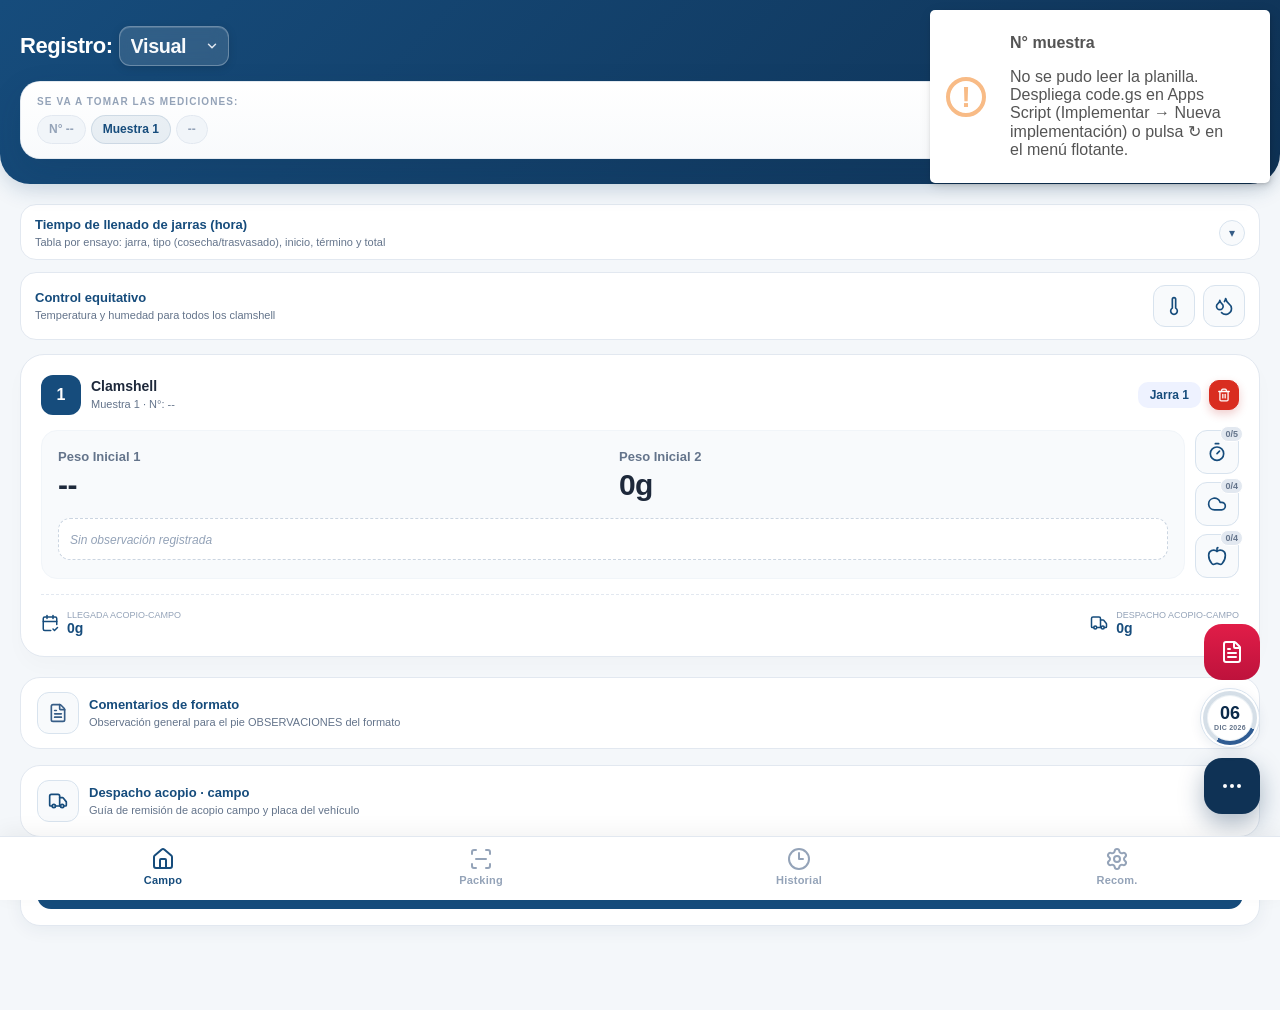
==== commit 1f82c729: "PDF" ====
--- a/index.html
+++ b/index.html
@@ -11,9 +11,9 @@
     <meta name="apple-mobile-web-app-status-bar-style" content="black-translucent">
     <meta name="format-detection" content="telephone=no, date=no, email=no, address=no">
     <title>Muestras Web</title>
-    <link rel="icon" href="./QA2026.png" type="image/png">
+    <link rel="icon" href="./QA2026-2.0.png" type="image/png">
     <link rel="icon" href="./icons/icon-32.png" type="image/png" sizes="32x32">
-    <link rel="apple-touch-icon" href="./QA2026.png">
+    <link rel="apple-touch-icon" href="./QA2026-2.0.png">
     <link rel="manifest" href="./manifest.json">
     <link rel="stylesheet" href="./librerias/flatpickr.min.css">
     <link rel="stylesheet" href="./styles.css">
@@ -122,42 +122,50 @@
                         </div>
 
                         <div class="meta-block">
-                            <label class="meta-block-title" for="visual-meta-fundo" style="margin-bottom: 8px;">Fundo</label>
-                            <select class="meta-inp" id="visual-meta-fundo" name="fundo">
-                                <option value="">Seleccionar</option>
-                                <option value="LN">LN</option>
-                                <option value="C5">C5</option>
-                                <option value="C6">C6</option>
-                                <option value="LN-2">LN</option>
-                            </select>
+                            <span class="meta-block-title" style="display:block;margin-bottom:8px;">Fundo</span>
+                            <div class="meta-row-fundo-acopio">
+                                <select class="meta-inp" id="visual-meta-fundo" name="fundo" aria-label="Fundo">
+                                    <option value="">Seleccionar</option>
+                                </select>
+                                <select class="meta-inp meta-inp--acopio" id="visual-traz-acopio" name="trazAcopio" aria-label="Acopio">
+                                    <option value="">Acopio</option>
+                                    <option value="Acopio 1">Acopio 1</option>
+                                    <option value="Acopio 2">Acopio 2</option>
+                                    <option value="Acopio 3">Acopio 3</option>
+                                    <option value="Acopio 4">Acopio 4</option>
+                                    <option value="Acopio 5">Acopio 5</option>
+                                    <option value="Acopio 6">Acopio 6</option>
+                                    <option value="Acopio 7">Acopio 7</option>
+                                    <option value="Acopio 8">Acopio 8</option>
+                                    <option value="Acopio 9">Acopio 9</option>
+                                    <option value="Acopio 10">Acopio 10</option>
+                                    <option value="Acopio 11">Acopio 11</option>
+                                    <option value="Acopio 12">Acopio 12</option>
+                                    <option value="Acopio 13">Acopio 13</option>
+                                    <option value="Acopio 14">Acopio 14</option>
+                                    <option value="Acopio 15">Acopio 15</option>
+                                    <option value="Acopio 16">Acopio 16</option>
+                                    <option value="Acopio 17">Acopio 17</option>
+                                    <option value="Acopio 18">Acopio 18</option>
+                                    <option value="Acopio 19">Acopio 19</option>
+                                    <option value="Acopio 20">Acopio 20</option>
+                                    <option value="Acopio 21">Acopio 21</option>
+                                    <option value="Acopio 22">Acopio 22</option>
+                                    <option value="Acopio 23">Acopio 23</option>
+                                    <option value="Acopio 24">Acopio 24</option>
+                                    <option value="Acopio 25">Acopio 25</option>
+                                </select>
+                            </div>
                         </div>
 
                         <div class="meta-block">
                             <span class="meta-block-title" style="display:block;margin-bottom:8px;">Trazabilidad</span>
                             <div class="meta-row-3">
-                                <select class="meta-inp" id="visual-traz-etapa" name="trazEtapa">
+                                <select class="meta-inp" id="visual-traz-etapa" name="trazEtapa" aria-label="Etapa">
                                     <option value="">Etapa</option>
-                                    <option value="E1">E1</option>
-                                    <option value="E2">E2</option>
-                                    <option value="E3">E3</option>
-                                    <option value="E4">E4</option>
-                                    <option value="E5">E5</option>
-                                    <option value="E6">E6</option>
-                                    <option value="E7">E7</option>
-                                    <option value="E8">E8</option>
-                                    <option value="E9">E9</option>
                                 </select>
-                                <select class="meta-inp" id="visual-traz-campo" name="trazCampo">
+                                <select class="meta-inp" id="visual-traz-campo" name="trazCampo" aria-label="Campo">
                                     <option value="">Campo</option>
-                                    <option value="C1">C1</option>
-                                    <option value="C2">C2</option>
-                                    <option value="C3">C3</option>
-                                    <option value="C4">C4</option>
-                                    <option value="C5">C5</option>
-                                    <option value="C6">C6</option>
-                                    <option value="C7">C7</option>
-                                    <option value="C8">C8</option>
-                                    <option value="C9">C9</option>
                                 </select>
                                 <input class="meta-inp" id="visual-traz-turno" name="trazTurno" type="text" placeholder="Turno" autocomplete="off">
                             </div>
@@ -166,12 +174,14 @@
 
                         <div class="meta-block">
                             <label class="meta-block-title" for="visual-meta-variedad" style="margin-bottom: 8px;">Variedad</label>
-                            <select class="meta-inp" id="visual-meta-variedad" name="variedad">
+                            <select class="meta-inp" id="visual-meta-variedad" name="variedad" aria-describedby="visual-meta-variedad-hint">
                                 <option value="">Seleccionar</option>
-                                <option value="Júpiter">Júpiter</option>
-                                <option value="Sweet Celebration">Sweet Celebration</option>
-                                <option value="Legacy">Legacy</option>
                             </select>
+                            <details class="meta-variedades-ref" id="visual-variedades-referencia">
+                                <summary>OTRAS VARIEDADES <span class="meta-variedades-ref-count" id="visual-variedades-ref-count">(0)</span></summary>
+                                <ul class="meta-variedades-ref-list" id="visual-variedades-referencia-list"></ul>
+                            </details>
+                            <span id="visual-meta-variedad-hint" class="meta-hint">Select arriba o elige en «Otras variedades» si no está en la parcela.</span>
                         </div>
                     </form>
                 </div>
@@ -207,7 +217,26 @@
         </div>
         <div id="cards-container"></div>
 
-        <details class="logistica-acopio-block" aria-label="Despacho acopio: guía y placa">
+        <details class="logistica-acopio-block logistica-formato-block" aria-label="Comentarios de formato">
+            <summary class="logistica-acopio-head">
+                <div class="control-equitativo-btn logistica-acopio-icon-slot logistica-formato-icon-wrap" title="Formato" aria-hidden="true">
+                    <i data-lucide="file-text"></i>
+                </div>
+                <div class="control-equitativo-label logistica-acopio-label">
+                    <b>Comentarios de formato</b>
+                    <span>Observación general para el pie OBSERVACIONES del formato</span>
+                </div>
+                <span class="logistica-acopio-chev" aria-hidden="true"></span>
+            </summary>
+            <div class="logistica-acopio-body">
+                <div class="logistica-acopio-field">
+                    <label class="meta-block-title" for="visual-observacion-formato">Observación formato</label>
+                    <textarea class="meta-inp logistica-formato-ta" id="visual-observacion-formato" name="observacionFormato" rows="3" placeholder="Opcional: comentario general del formato" autocomplete="off"></textarea>
+                </div>
+            </div>
+        </details>
+
+        <details class="logistica-acopio-block logistica-despacho-block" aria-label="Despacho acopio: guía y placa">
             <summary class="logistica-acopio-head">
                 <div class="control-equitativo-btn logistica-acopio-icon-slot logistica-acopio-truck-wrap" title="Transporte" aria-hidden="true">
                     <i data-lucide="truck"></i>
@@ -247,17 +276,22 @@
             <button class="fab-mini fab-mini--danger" onclick="borrarTodoYCacheRapido()" aria-label="Eliminar todo y caché local" title="Forzar reinicio: borra todo lo local y recarga">
                 <i data-lucide="trash-2"></i>
             </button>
-            <button class="fab-mini" onclick="abrirModalResumenGlobal()" aria-label="Resumen despacho acopio-campo">
-                <i data-lucide="truck"></i>
-            </button>
+            <div class="fab-menu-duo">
+                <button type="button" class="fab-mini fab-mini--registro" id="fab-btn-iniciar-registro" onclick="fabIniciarRegistroDesdeFab()" aria-label="Cargar datos de prueba (simulación)" title="Rellena meta, 8 clamshell y jarras de ejemplo para probar y enviar">
+                    <i data-lucide="clipboard-list"></i>
+                </button>
+                <button type="button" class="fab-mini" onclick="abrirModalResumenGlobal()" aria-label="Resumen despacho acopio-campo">
+                    <i data-lucide="truck"></i>
+                </button>
+            </div>
             <button class="fab" onclick="abrirModal('Nuevo Registro')" aria-label="Nuevo registro">
                 <svg class="fab-icon-svg" viewBox="0 0 24 24" aria-hidden="true">
                     <path d="M12 5v14M5 12h14"></path>
                 </svg>
             </button>
         </div>
-        <button type="button" class="fab-mini fab-mini--registro" id="fab-btn-iniciar-registro" onclick="fabIniciarRegistroDesdeFab()" aria-label="Cargar datos de prueba (simulación)" title="Rellena meta, 8 clamshell y jarras de ejemplo para probar y enviar">
-            <i data-lucide="clipboard-list"></i>
+        <button type="button" class="fab-pdf" id="fab-pdf-btn" aria-label="Generar PDF del registro">
+            <i data-lucide="file-text"></i>
         </button>
         <div class="fecha-ring-widget fecha-ring-widget--fab fecha-ring-widget--campo" id="visual-fecha-ring-widget" role="button" tabindex="0" aria-label="Fecha de hoy" title="">
             <div class="fecha-ring-circle" id="campo-fecha-ring-circle" aria-hidden="true"></div>
@@ -374,6 +408,28 @@
                 <button type="button" class="btn-secondary" id="time-picker-now">Tomar hora exacta</button>
                 <button type="button" class="btn-secondary" id="time-picker-cancel">Cancelar</button>
                 <button type="button" class="btn-save" id="time-picker-apply">Tomar hora</button>
+            </div>
+        </div>
+    </div>
+
+    <div class="modal-overlay pdf-modal-overlay" id="pdf-modal-overlay" role="dialog" aria-labelledby="pdf-modal-title" aria-modal="true">
+        <div class="modal-content pdf-modal-content">
+            <div class="pdf-modal-head">
+                <h2 id="pdf-modal-title">Vista previa PDF</h2>
+                <button type="button" class="pdf-modal-close" id="pdf-btn-cerrar" aria-label="Cerrar vista previa">
+                    <i data-lucide="x"></i>
+                </button>
+            </div>
+            <iframe class="pdf-preview-frame" id="pdf-preview-iframe" title="Vista previa del formato Agrovision"></iframe>
+            <div class="pdf-modal-actions">
+                <button type="button" class="btn-save pdf-action-btn" id="pdf-btn-descargar">
+                    <i data-lucide="download"></i>
+                    Descargar
+                </button>
+                <button type="button" class="btn-save pdf-action-btn pdf-action-btn--wsp" id="pdf-btn-wsp">
+                    <i data-lucide="message-circle"></i>
+                    WhatsApp
+                </button>
             </div>
         </div>
     </div>
@@ -397,11 +453,15 @@
         </a>
     </nav>
 
+    <script src="./mapeo-parcelas-data.js"></script>
+    <script src="./catalogo-json.js"></script>
     <script src="./librerias/lucide.min.js"></script>
     <script src="./librerias/sweetalert2.all.min.js"></script>
     <script src="./librerias/flatpickr.min.js"></script>
     <script src="./librerias/flatpickr-l10n-es.js"></script>
     <script src="./app.js" charset="utf-8"></script>
+    <script src="./librerias/jspdf.umd.min.js"></script>
+    <script src="./campo-pdf.js"></script>
     <script src="./network.js"></script>
     <script src="./script.js"></script>
 </body>
--- a/styles.css
+++ b/styles.css
@@ -1,4 +1,4 @@
-﻿:root {
+:root {
             --primary: rgb(22, 76, 124);
             --primary-dark: rgb(15, 50, 85);
             --accent: #FFB800;
@@ -515,6 +515,25 @@
             gap: 10px;
         }
 
+        .meta-row-fundo-acopio {
+            display: flex;
+            align-items: stretch;
+            gap: 10px;
+        }
+
+        .meta-row-fundo-acopio > .meta-inp:first-child {
+            flex: 1 1 0;
+            min-width: 0;
+        }
+
+        .meta-inp--acopio {
+            flex: 0 1 7rem;
+            width: 7rem;
+            max-width: 42%;
+            padding: 12px 8px;
+            font-size: 13px;
+        }
+
         .meta-inp {
             width: 100%;
             padding: 12px 14px;
@@ -783,6 +802,8 @@
             .meta-row-2.meta-row-2--guia-hora { grid-template-columns: 1fr 1fr; }
             .meta-row-3 { grid-template-columns: repeat(3, minmax(0, 1fr)); gap: 8px; }
             .meta-row-3 .meta-inp { padding: 10px 8px; font-size: 14px; }
+            .meta-row-fundo-acopio { gap: 8px; }
+            .meta-inp--acopio { flex: 0 1 6.25rem; width: 6.25rem; max-width: 46%; padding: 10px 6px; font-size: 13px; }
             .meta-progress-wrap { max-width: none; width: 100%; }
             .metric-grid-2 { grid-template-columns: 1fr; }
             #metric-modal-overlay .metric-grid-2,
@@ -1117,6 +1138,18 @@
 
         .logistica-acopio-field .meta-block-title {
             margin-bottom: 8px;
+        }
+
+        .logistica-formato-ta {
+            width: 100%;
+            min-height: 72px;
+            resize: vertical;
+            line-height: 1.4;
+        }
+
+        .logistica-formato-icon-wrap i,
+        .logistica-formato-icon-wrap svg {
+            color: #365D87;
         }
 
         @media (max-width: 520px) {
@@ -2187,19 +2220,20 @@
         @keyframes slideUp { from { transform: translateY(100%); } to { transform: translateY(0); } }
 
         .time-picker-modal {
-            width: min(420px, 94vw);
+            width: min(520px, calc(100vw - 20px));
+            max-width: 520px;
             background: #ffffff;
             border: 1px solid #d8e3ee;
-            border-radius: 18px;
+            border-radius: 20px;
             box-shadow: 0 20px 42px rgba(15, 50, 85, 0.26);
-            padding: 14px;
+            padding: 18px 20px 20px;
             animation: fp-fade-in 0.16s ease;
             margin: 10px 0;
         }
 
         #time-picker-modal-overlay {
             align-items: center;
-            padding: 14px 12px calc(14px + env(safe-area-inset-bottom));
+            padding: 12px 10px calc(12px + env(safe-area-inset-bottom, 0px));
         }
 
         .time-picker-head {
@@ -2210,7 +2244,7 @@
         }
 
         .time-picker-title {
-            font-size: 13px;
+            font-size: 14px;
             font-weight: 800;
             color: #2a4667;
             letter-spacing: 0.02em;
@@ -2218,7 +2252,7 @@
         }
 
         .time-picker-current {
-            font-size: 19px;
+            font-size: 22px;
             font-weight: 900;
             color: var(--primary);
             letter-spacing: 0.03em;
@@ -2226,64 +2260,81 @@
 
         .time-picker-wheel {
             display: grid;
-            grid-template-columns: 1fr auto 1fr;
-            align-items: center;
-            gap: 10px;
-            margin-bottom: 12px;
+            grid-template-columns: minmax(0, 1fr) auto minmax(0, 1fr);
+            align-items: center;
+            gap: 14px 18px;
+            margin-bottom: 14px;
         }
 
         .time-picker-col {
             display: grid;
-            grid-template-rows: 34px 1fr 34px;
-            gap: 6px;
+            grid-template-rows: 44px 1fr 44px;
+            gap: 8px;
             justify-items: stretch;
+            min-width: 0;
         }
 
         .time-picker-step {
             border: 1px solid #d3dfec;
-            border-radius: 10px;
+            border-radius: 12px;
             background: #f5f9fd;
             color: #2d5688;
+            font-size: 18px;
             font-weight: 800;
             cursor: pointer;
+            min-height: 44px;
         }
 
         .time-picker-value {
             border: 1px solid #c8d7e8;
-            border-radius: 12px;
+            border-radius: 14px;
             background: #ffffff;
             text-align: center;
-            font-size: 38px;
-            line-height: 1.15;
+            font-size: 56px;
+            line-height: 1;
             font-weight: 900;
-            color: #163f69;
-            padding: 6px 0;
-            letter-spacing: 0.04em;
+            color: #0f2f52;
+            padding: 16px 10px;
+            letter-spacing: 0.06em;
+            font-variant-numeric: tabular-nums;
             user-select: none;
+            min-height: 84px;
+            display: flex;
+            align-items: center;
+            justify-content: center;
         }
 
         .time-picker-sep {
-            font-size: 30px;
+            font-size: 40px;
             font-weight: 900;
             color: #1f4f82;
-            padding: 0 3px;
+            padding: 0 4px;
             user-select: none;
+            align-self: center;
         }
 
         .time-picker-actions {
-            display: flex;
-            gap: 8px;
-            justify-content: flex-end;
-            flex-wrap: wrap;
+            display: grid;
+            grid-template-columns: 1fr 1fr;
+            gap: 10px;
+            margin-bottom: 10px;
         }
 
         .time-picker-actions .btn-secondary,
         .time-picker-actions .btn-save {
-            min-height: 42px;
-            padding: 0 14px;
+            min-height: 46px;
+            padding: 0 12px;
             border-radius: 12px;
             font-size: 13px;
             font-weight: 800;
+            width: 100%;
+        }
+
+        #time-picker-apply {
+            grid-column: 1 / -1;
+            width: 100%;
+            min-height: 50px;
+            font-size: 15px;
         }
 
         .form-group { margin-bottom: 15px; }
@@ -2774,10 +2825,133 @@
             pointer-events: auto;
         }
 
+        .fab-menu-duo {
+            display: flex;
+            flex-direction: row;
+            align-items: center;
+            justify-content: flex-end;
+            gap: 8px;
+        }
+
         .fab,
         .fab-mini,
+        .fab-pdf,
         .fab-options {
             pointer-events: auto;
+        }
+
+        .fab-pdf {
+            width: 56px;
+            height: 56px;
+            border-radius: 18px;
+            border: none;
+            background: linear-gradient(180deg, #e11d48 0%, #be123c 100%);
+            color: #fff;
+            display: flex;
+            align-items: center;
+            justify-content: center;
+            cursor: pointer;
+            flex-shrink: 0;
+        }
+
+        .fab-pdf:hover {
+            background: linear-gradient(180deg, #f43f5e 0%, #be123c 100%);
+        }
+
+        /* Modal PDF Campo */
+        .pdf-modal-overlay {
+            align-items: center;
+            padding: 12px 10px calc(12px + env(safe-area-inset-bottom, 0px));
+            z-index: 1100;
+        }
+
+        .pdf-modal-content {
+            max-width: min(960px, 100vw - 16px);
+            width: 100%;
+            max-height: calc(100vh - 24px);
+            border-radius: 16px;
+            padding: 14px 16px 16px;
+            display: flex;
+            flex-direction: column;
+            animation: fp-fade-in 0.18s ease;
+        }
+
+        .pdf-modal-head {
+            display: flex;
+            align-items: center;
+            justify-content: space-between;
+            gap: 12px;
+            margin-bottom: 10px;
+        }
+
+        .pdf-modal-head h2 {
+            margin: 0;
+            font-size: 16px;
+            color: var(--primary);
+        }
+
+        .pdf-modal-close {
+            border: none;
+            background: #eef4f9;
+            color: #2a4667;
+            width: 36px;
+            height: 36px;
+            border-radius: 10px;
+            display: inline-flex;
+            align-items: center;
+            justify-content: center;
+            cursor: pointer;
+        }
+
+        .pdf-preview-frame {
+            flex: 1;
+            min-height: 52vh;
+            width: 100%;
+            border: 1px solid #d8e3ee;
+            border-radius: 10px;
+            background: #f4f7fa;
+        }
+
+        .pdf-modal-actions {
+            display: flex;
+            flex-wrap: nowrap;
+            gap: 10px;
+            margin-top: 12px;
+        }
+
+        .pdf-modal-actions .pdf-action-btn {
+            flex: 1 1 0;
+            min-width: 0;
+            width: auto;
+            margin-top: 0;
+            min-height: 48px;
+            padding: 14px 16px;
+            display: inline-flex;
+            align-items: center;
+            justify-content: center;
+            gap: 8px;
+            font-size: 15px;
+            font-weight: 700;
+            border-radius: 15px;
+            box-sizing: border-box;
+        }
+
+        .pdf-action-btn--wsp {
+            background: #25d366;
+            color: #fff;
+            border: none;
+        }
+
+        .pdf-action-btn--wsp:hover {
+            filter: brightness(0.95);
+        }
+
+        .fab-pdf i,
+        .fab-pdf svg {
+            width: 24px;
+            height: 24px;
+            color: #fff;
+            pointer-events: none;
         }
 
         .fab-mini {
@@ -3195,6 +3369,226 @@
         .rec-footer strong {
             color: #0f4a7d;
             font-weight: 800;
+        }
+
+        .rec-tabs {
+            display: flex;
+            gap: 8px;
+            margin-bottom: 16px;
+            padding: 4px;
+            background: #e8eef4;
+            border-radius: 12px;
+        }
+
+        .rec-tab {
+            flex: 1;
+            min-height: 44px;
+            border: none;
+            border-radius: 10px;
+            background: transparent;
+            color: #475569;
+            font-size: 14px;
+            font-weight: 700;
+            cursor: pointer;
+            transition: background 0.15s, color 0.15s, box-shadow 0.15s;
+        }
+
+        .rec-tab.is-active {
+            background: #fff;
+            color: #164c7c;
+            box-shadow: 0 2px 8px rgba(15, 74, 125, 0.12);
+        }
+
+        .rec-tab-panel:not(.is-active) {
+            display: none;
+        }
+
+        .rec-json-hero {
+            margin-bottom: 12px;
+        }
+
+        .rec-json-title {
+            margin: 0 0 8px;
+            font-size: 20px;
+            font-weight: 800;
+            color: #164c7c;
+        }
+
+        .rec-json-lead {
+            margin: 0;
+            font-size: 13px;
+            line-height: 1.5;
+            color: #475569;
+        }
+
+        .rec-json-actions {
+            display: flex;
+            flex-wrap: wrap;
+            gap: 10px;
+            margin-bottom: 10px;
+        }
+
+        .rec-json-btn {
+            flex: 1;
+            min-width: 140px;
+        }
+
+        .rec-json-status {
+            min-height: 1.25em;
+            margin: 0 0 10px;
+            font-size: 13px;
+            font-weight: 600;
+            color: #64748b;
+        }
+
+        .rec-json-status--ok { color: #15803d; }
+        .rec-json-status--error { color: #b91c1c; }
+
+        .rec-json-label {
+            display: block;
+            margin-bottom: 8px;
+            font-size: 12px;
+            font-weight: 700;
+            color: #334155;
+        }
+
+        .rec-json-label code {
+            font-size: 11px;
+            background: #f1f5f9;
+            padding: 1px 5px;
+            border-radius: 4px;
+        }
+
+        .rec-json-editor {
+            width: 100%;
+            min-height: min(52vh, 420px);
+            box-sizing: border-box;
+            padding: 12px;
+            border: 2px solid #cbd5e1;
+            border-radius: 12px;
+            font-family: ui-monospace, SFMono-Regular, Menlo, Consolas, monospace;
+            font-size: 12px;
+            line-height: 1.45;
+            color: #0f172a;
+            background: #f8fafc;
+            resize: vertical;
+            tab-size: 2;
+        }
+
+        .rec-json-editor:focus {
+            outline: none;
+            border-color: #164c7c;
+            box-shadow: 0 0 0 3px rgba(22, 76, 124, 0.15);
+        }
+
+        .rec-json-foot {
+            margin: 10px 0 0;
+            font-size: 11px;
+            color: #94a3b8;
+            line-height: 1.45;
+        }
+
+        .meta-hint {
+            display: block;
+            margin-top: 6px;
+            font-size: 11px;
+            font-weight: 600;
+            color: #94a3b8;
+            line-height: 1.35;
+        }
+
+        .meta-variedades-ref {
+            margin-top: 8px;
+            border: 1px solid #e2e8f0;
+            border-radius: 10px;
+            background: #f8fafc;
+            overflow: hidden;
+        }
+
+        .meta-variedades-ref > summary {
+            list-style: none;
+            cursor: pointer;
+            padding: 10px 12px;
+            font-size: 12px;
+            font-weight: 800;
+            color: #64748b;
+            letter-spacing: 0.02em;
+            user-select: none;
+        }
+
+        .meta-variedades-ref > summary::-webkit-details-marker {
+            display: none;
+        }
+
+        .meta-variedades-ref > summary::before {
+            content: '▸ ';
+            display: inline-block;
+            transition: transform 0.15s ease;
+        }
+
+        .meta-variedades-ref[open] > summary::before {
+            transform: rotate(90deg);
+        }
+
+        .meta-variedades-ref-count {
+            font-weight: 700;
+            color: #94a3b8;
+        }
+
+        .meta-variedades-ref-list {
+            margin: 0;
+            padding: 8px 12px 10px;
+            max-height: 200px;
+            overflow-y: auto;
+            list-style: none;
+        }
+
+        .meta-variedades-ref-list li {
+            border-bottom: 1px solid #e2e8f0;
+        }
+
+        .meta-variedades-ref-list li:last-child {
+            border-bottom: none;
+        }
+
+        .meta-variedades-ref-list li.is-selected .meta-variedades-ref-pick {
+            background: #e0f2fe;
+            border-color: #7dd3fc;
+        }
+
+        .meta-variedades-ref-pick {
+            display: flex;
+            flex-wrap: wrap;
+            justify-content: space-between;
+            align-items: center;
+            gap: 4px 8px;
+            width: 100%;
+            margin: 0;
+            padding: 8px 4px;
+            border: 1px solid transparent;
+            border-radius: 8px;
+            background: transparent;
+            text-align: left;
+            cursor: pointer;
+            font: inherit;
+            font-size: 11px;
+            color: inherit;
+            -webkit-tap-highlight-color: transparent;
+        }
+
+        .meta-variedades-ref-pick:active {
+            background: #f1f5f9;
+        }
+
+        .meta-variedades-ref-cod {
+            font-weight: 700;
+            color: #475569;
+        }
+
+        .meta-variedades-ref-grp {
+            font-size: 10px;
+            font-weight: 600;
+            color: #94a3b8;
         }
 
         .packing-select-row {
@@ -4313,9 +4707,13 @@
             .packing-hora-inicio-inp,
             .packing-tiempo-inp,
             .fp-input-time,
-            .flatpickr-time input,
+            .flatpickr-time input {
+                font-size: 16px !important;
+            }
+
             .time-picker-value {
-                font-size: 16px !important;
+                font-size: 56px !important;
+                font-weight: 900 !important;
             }
         }
 
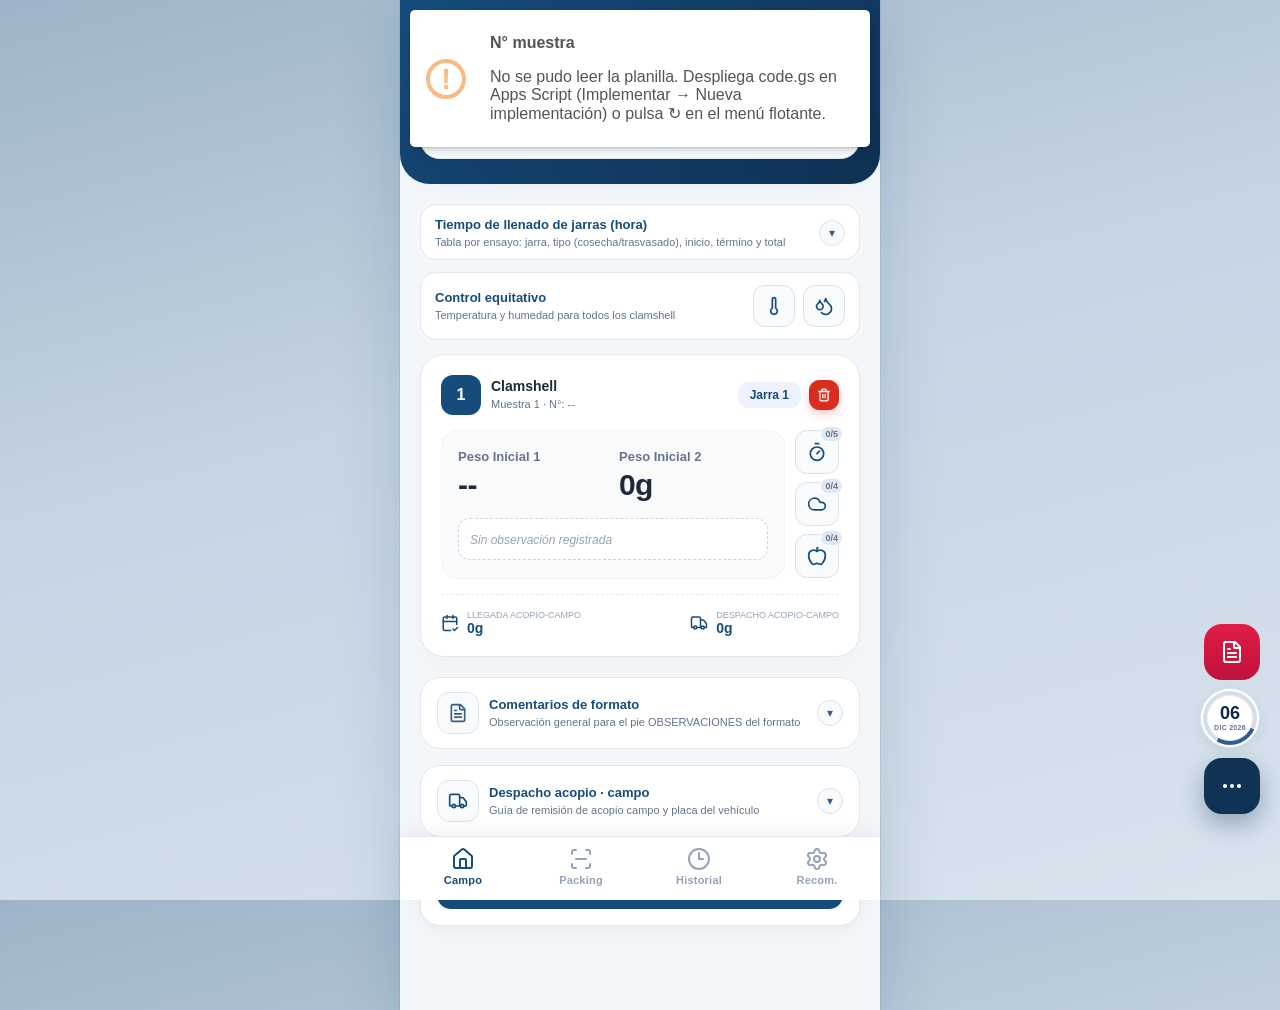
==== commit b5f8349c: "Packing 2.0" ====
--- a/index.html
+++ b/index.html
@@ -355,9 +355,12 @@
         <div class="modal-content">
             <h2 id="essential-modal-title" style="margin-bottom: 16px; color: var(--primary);">Resumen esencial</h2>
             <div class="metric-modal-body" id="essential-modal-body"></div>
-            <div class="metric-modal-foot">
+            <div class="metric-modal-foot essential-modal-foot">
                 <button class="btn-secondary" type="button" onclick="cerrarModalResumen()">Cancelar</button>
-                <button class="btn-save" id="btn-save-resumen-global" type="button" onclick="guardarModalResumenGlobal()">Guardar</button>
+                <button class="btn-save pdf-action-btn pdf-action-btn--wsp essential-wsp-btn" id="btn-save-resumen-global" type="button" onclick="enviarModalResumenGlobalWhatsApp()">
+                    <i data-lucide="message-circle" aria-hidden="true"></i>
+                    <span class="essential-wsp-btn-label">Enviar WhatsApp</span>
+                </button>
             </div>
         </div>
     </div>
@@ -420,7 +423,29 @@
                     <i data-lucide="x"></i>
                 </button>
             </div>
-            <iframe class="pdf-preview-frame" id="pdf-preview-iframe" title="Vista previa del formato Agrovision"></iframe>
+            <div class="pdf-preview-zoom-bar" id="pdf-preview-zoom-bar">
+                <button type="button" class="pdf-zoom-btn" id="pdf-zoom-out" aria-label="Alejar">−</button>
+                <span class="pdf-zoom-label" id="pdf-zoom-label">100%</span>
+                <button type="button" class="pdf-zoom-btn" id="pdf-zoom-in" aria-label="Acercar">+</button>
+                <button type="button" class="pdf-zoom-btn pdf-zoom-btn--reset" id="pdf-zoom-reset">Ajustar</button>
+                <span class="pdf-zoom-hint">Pellizca con dos dedos para zoom</span>
+            </div>
+            <div class="pdf-preview-stage" id="pdf-preview-stage">
+                <embed id="pdf-preview-embed" type="application/pdf" class="pdf-preview-embed" hidden title="Vista previa PDF">
+                <div class="pdf-preview-loading" id="pdf-preview-loading">
+                    <span class="pdf-preview-loading-spinner" aria-hidden="true"></span>
+                    <span>Cargando vista previa…</span>
+                </div>
+                <div class="pdf-preview-scaler" id="pdf-preview-scaler">
+                    <div class="pdf-preview-pages" id="pdf-preview-pages"></div>
+                </div>
+                <div class="pdf-preview-fallback" id="pdf-preview-fallback" hidden>
+                    <i data-lucide="file-text" class="pdf-preview-fallback-icon" aria-hidden="true"></i>
+                    <p class="pdf-preview-fallback-title">No se pudo mostrar la vista previa</p>
+                    <p class="pdf-preview-fallback-hint">El PDF sí se generó. Usa <strong>Descargar</strong>, <strong>WhatsApp</strong> o ábrelo en el visor del teléfono.</p>
+                    <button type="button" class="btn-save pdf-preview-open-btn" id="pdf-btn-abrir">Abrir PDF</button>
+                </div>
+            </div>
             <div class="pdf-modal-actions">
                 <button type="button" class="btn-save pdf-action-btn" id="pdf-btn-descargar">
                     <i data-lucide="download"></i>
@@ -461,6 +486,7 @@
     <script src="./librerias/flatpickr-l10n-es.js"></script>
     <script src="./app.js" charset="utf-8"></script>
     <script src="./librerias/jspdf.umd.min.js"></script>
+    <script src="./librerias/pdf.min.js"></script>
     <script src="./campo-pdf.js"></script>
     <script src="./network.js"></script>
     <script src="./script.js"></script>
--- a/styles.css
+++ b/styles.css
@@ -1,4 +1,4 @@
-:root {
+﻿:root {
             --primary: rgb(22, 76, 124);
             --primary-dark: rgb(15, 50, 85);
             --accent: #FFB800;
@@ -26,7 +26,6 @@
             background: linear-gradient(135deg, var(--primary) 0%, var(--primary-dark) 100%);
             padding: max(25px, env(safe-area-inset-top, 0px)) 20px 25px;
             border-radius: 0 0 30px 30px;
-            box-shadow: 0 8px 20px rgba(22, 76, 124, 0.15);
             position: -webkit-sticky;
             position: sticky;
             top: 0;
@@ -553,6 +552,17 @@
             box-shadow: 0 0 0 3px rgba(22, 76, 124, 0.1);
         }
 
+        .meta-inp.meta-inp--falta {
+            border-color: rgba(248, 113, 113, 0.75);
+            box-shadow: 0 0 0 3px rgba(254, 202, 202, 0.4);
+            background: #fffafb;
+        }
+
+        .meta-inp.meta-inp--falta:focus {
+            border-color: rgba(248, 113, 113, 0.9);
+            box-shadow: 0 0 0 3px rgba(254, 202, 202, 0.5);
+        }
+
         .meta-inp::placeholder { color: #94A3B8; font-weight: 500; }
 
         .meta-inp.meta-inp--num-muestra-auto:disabled {
@@ -962,6 +972,10 @@
 
         #fab-menu-packing {
             right: 30px;
+        }
+
+        #fab-menu-packing .fab-pdf {
+            margin-bottom: 2px;
         }
 
         .control-equitativo-bar {
@@ -2903,13 +2917,207 @@
             cursor: pointer;
         }
 
-        .pdf-preview-frame {
+        .pdf-preview-zoom-bar {
+            display: flex;
+            align-items: center;
+            gap: 8px;
+            flex-wrap: wrap;
+            margin-bottom: 8px;
+        }
+
+        .pdf-zoom-btn {
+            min-width: 36px;
+            height: 34px;
+            padding: 0 10px;
+            border: 1px solid #cbd5e1;
+            border-radius: 10px;
+            background: #fff;
+            color: var(--primary);
+            font-size: 18px;
+            font-weight: 800;
+            line-height: 1;
+            cursor: pointer;
+        }
+
+        .pdf-zoom-btn--reset {
+            font-size: 12px;
+            font-weight: 700;
+            padding: 0 12px;
+        }
+
+        .pdf-zoom-label {
+            min-width: 3.2rem;
+            text-align: center;
+            font-size: 13px;
+            font-weight: 800;
+            color: #475569;
+        }
+
+        .pdf-zoom-hint {
+            flex: 1 1 100%;
+            font-size: 11px;
+            font-weight: 600;
+            color: #94a3b8;
+        }
+
+        .pdf-preview-stage {
             flex: 1;
             min-height: 52vh;
+            max-height: min(62vh, 520px);
             width: 100%;
             border: 1px solid #d8e3ee;
             border-radius: 10px;
+            background: #e8eef4;
+            overflow: auto;
+            -webkit-overflow-scrolling: touch;
+            position: relative;
+            touch-action: pan-x pan-y pinch-zoom;
+        }
+
+        .pdf-preview-scaler {
+            width: 100%;
+            transform-origin: top center;
+            will-change: transform;
+        }
+
+        .pdf-preview-loading {
+            position: absolute;
+            inset: 0;
+            display: none;
+            flex-direction: column;
+            align-items: center;
+            justify-content: center;
+            gap: 12px;
+            font-size: 14px;
+            font-weight: 700;
+            color: #475569;
             background: #f4f7fa;
+            z-index: 2;
+        }
+
+        .pdf-preview-stage[data-state="loading"] .pdf-preview-loading {
+            display: flex;
+        }
+
+        .pdf-preview-embed {
+            display: none;
+            width: 100%;
+            min-height: 52vh;
+            height: min(62vh, 520px);
+            border: 0;
+            border-radius: 8px;
+            background: #fff;
+        }
+
+        .pdf-preview-embed:not([hidden]) {
+            display: block;
+        }
+
+        .pdf-preview-stage[data-state="loading"] .pdf-preview-scaler,
+        .pdf-preview-stage[data-state="loading"] .pdf-preview-embed,
+        .pdf-preview-stage[data-state="loading"] .pdf-preview-fallback {
+            display: none !important;
+        }
+
+        .pdf-preview-stage[data-state="ready"] .pdf-preview-fallback {
+            display: none !important;
+        }
+
+        .pdf-preview-stage[data-state="error"] .pdf-preview-scaler,
+        .pdf-preview-stage[data-state="error"] .pdf-preview-embed {
+            display: none !important;
+        }
+
+        .pdf-preview-loading-spinner {
+            width: 32px;
+            height: 32px;
+            border-radius: 50%;
+            border: 3px solid #cbd5e1;
+            border-top-color: var(--primary);
+            animation: btn-spin 0.75s linear infinite;
+        }
+
+        .pdf-preview-pages {
+            display: none;
+            flex-direction: column;
+            align-items: center;
+            gap: 14px;
+            padding: 12px 10px 16px;
+        }
+
+        .pdf-preview-stage[data-state="ready"] .pdf-preview-scaler {
+            display: block;
+        }
+
+        .pdf-preview-stage[data-state="ready"] .pdf-preview-pages {
+            display: flex;
+        }
+
+        .pdf-preview-page-wrap {
+            display: flex;
+            flex-direction: column;
+            align-items: center;
+            gap: 6px;
+            width: 100%;
+        }
+
+        .pdf-preview-page-label {
+            font-size: 11px;
+            font-weight: 800;
+            letter-spacing: 0.04em;
+            text-transform: uppercase;
+            color: #64748B;
+        }
+
+        .pdf-preview-page {
+            display: block;
+            width: auto;
+            max-width: none;
+            height: auto;
+            background: #fff;
+            border-radius: 4px;
+            box-shadow: 0 2px 10px rgba(15, 23, 42, 0.14);
+            image-rendering: auto;
+        }
+
+        .pdf-preview-fallback {
+            min-height: 52vh;
+            display: flex;
+            flex-direction: column;
+            align-items: center;
+            justify-content: center;
+            gap: 12px;
+            padding: 24px 20px;
+            text-align: center;
+            background: #f4f7fa;
+        }
+
+        .pdf-preview-fallback-icon {
+            width: 48px;
+            height: 48px;
+            color: var(--primary);
+        }
+
+        .pdf-preview-fallback-title {
+            margin: 0;
+            font-size: 17px;
+            font-weight: 800;
+            color: var(--primary);
+        }
+
+        .pdf-preview-fallback-hint {
+            margin: 0;
+            max-width: 280px;
+            font-size: 14px;
+            line-height: 1.45;
+            color: #64748B;
+        }
+
+        .pdf-preview-open-btn {
+            margin-top: 4px;
+            width: auto;
+            min-width: 160px;
+            padding: 12px 20px;
         }
 
         .pdf-modal-actions {
@@ -2944,6 +3152,27 @@
 
         .pdf-action-btn--wsp:hover {
             filter: brightness(0.95);
+        }
+
+        .essential-modal-foot {
+            gap: 10px;
+        }
+
+        .essential-wsp-btn {
+            flex: 1;
+            min-height: 48px;
+            display: inline-flex;
+            align-items: center;
+            justify-content: center;
+            gap: 8px;
+            font-weight: 700;
+        }
+
+        .essential-wsp-btn i,
+        .essential-wsp-btn svg {
+            width: 20px;
+            height: 20px;
+            pointer-events: none;
         }
 
         .fab-pdf i,
@@ -3144,61 +3373,651 @@
         }
 
         .modulo-aux-wrap {
-            padding-top: 16px;
+            padding-top: 18px;
             padding-bottom: 24px;
-        }
-
-        .hist-kpi { display: grid; grid-template-columns: repeat(3, minmax(0, 1fr)); gap: 10px; margin: 0 0 14px; }
-        .hist-kpi-card { background: #fff; border: 1px solid #e2e8f0; border-radius: 12px; padding: 10px; }
-        .hist-kpi-card b { display: block; font-size: 20px; color: #0f172a; }
-        .hist-kpi-card span { color: #64748b; font-size: 12px; }
-        .hist-section { background: #fff; border: 1px solid #e2e8f0; border-radius: 14px; padding: 12px; margin-bottom: 10px; }
-        .hist-title { font-size: 14px; font-weight: 800; margin: 0 0 8px; color: #0f172a; }
-        .hist-list { display: flex; flex-direction: column; gap: 8px; }
-        .hist-row { border: 1px solid #e2e8f0; border-radius: 10px; padding: 10px; display: flex; align-items: flex-start; justify-content: space-between; gap: 10px; }
-        .hist-row-text { min-width: 0; flex: 1; }
-        .hist-row-main { display: flex; flex-direction: column; gap: 4px; margin-bottom: 4px; }
-        .hist-row-kicker { font-size: 13px; color: #0f172a; font-weight: 700; line-height: 1.35; }
-        .hist-row-muestra { font-size: 13px; color: #164c7c; font-weight: 700; line-height: 1.35; }
-        .hist-row-muestra b { font-weight: 900; color: #0f172a; }
-        .hist-row-sub { font-size: 11px; color: #64748b; line-height: 1.4; }
-        .hist-pagination {
+            position: relative;
+            z-index: 0;
+        }
+
+        /* Historial — misma línea visual que Recomendaciones */
+        .hist-page {
+            display: flex;
+            flex-direction: column;
+            gap: 16px;
+            padding-bottom: calc(var(--nav-bar-total) + 17px);
+        }
+
+        .hist-page .hist-block {
+            scroll-margin-top: calc(108px + env(safe-area-inset-top, 0px    ));
+        }
+
+        .hist-hero {
+            position: relative;
+            overflow: hidden;
+            padding: 18px 16px 16px;
+            border-radius: 20px;
+            background: linear-gradient(135deg, #0f4a7d 0%, #164c7c 42%, #1d6fa3 100%);
+            color: #fff;
+            box-shadow:
+                0 14px 32px rgba(15, 74, 125, 0.28),
+                inset 0 1px 0 rgba(255, 255, 255, 0.18);
+        }
+
+        .hist-hero::before {
+            content: '';
+            position: absolute;
+            top: -42%;
+            right: -18%;
+            width: 190px;
+            height: 190px;
+            border-radius: 50%;
+            background: radial-gradient(circle, rgba(125, 211, 252, 0.32) 0%, transparent 70%);
+            pointer-events: none;
+        }
+
+        .hist-hero-badge {
+            display: inline-block;
+            margin-bottom: 10px;
+            padding: 4px 10px;
+            border-radius: 999px;
+            font-size: 10px;
+            font-weight: 800;
+            letter-spacing: 0.06em;
+            text-transform: uppercase;
+            background: rgba(255, 255, 255, 0.16);
+            border: 1px solid rgba(255, 255, 255, 0.28);
+        }
+
+        .hist-hero-title {
+            margin: 0 0 8px;
+            font-size: 22px;
+            font-weight: 900;
+            line-height: 1.15;
+            letter-spacing: -0.02em;
+        }
+
+        .hist-hero-lead {
+            margin: 0 0 14px;
+            font-size: 13px;
+            line-height: 1.5;
+            font-weight: 600;
+            color: rgba(255, 255, 255, 0.9);
+        }
+
+        .hist-stats {
+            display: grid;
+            grid-template-columns: repeat(3, minmax(0, 1fr));
+            gap: 8px;
+            position: relative;
+            z-index: 1;
+            width: 100%;
+        }
+
+        .hist-stat {
+            display: flex;
+            flex-direction: column;
+            align-items: center;
+            justify-content: center;
+            gap: 5px;
+            min-width: 0;
+            padding: 10px 6px 8px;
+            border-radius: 14px;
+            background: rgba(255, 255, 255, 0.12);
+            border: 1px solid rgba(255, 255, 255, 0.2);
+            backdrop-filter: blur(6px);
+            text-align: center;
+            overflow: hidden;
+        }
+
+        .hist-stat-icon {
+            flex-shrink: 0;
+            width: 30px;
+            height: 30px;
+            border-radius: 10px;
+            display: inline-flex;
+            align-items: center;
+            justify-content: center;
+            background: rgba(255, 255, 255, 0.18);
+        }
+
+        .hist-stat-icon i,
+        .hist-stat-icon svg {
+            width: 16px;
+            height: 16px;
+            color: #fff;
+            stroke-width: 2.3;
+        }
+
+        .hist-stat-body {
+            width: 100%;
+            min-width: 0;
+        }
+
+        .hist-stat-body b {
+            display: block;
+            font-size: 17px;
+            font-weight: 900;
+            line-height: 1.1;
+            color: #fff;
+        }
+
+        .hist-stat-body span {
+            display: block;
+            margin-top: 2px;
+            padding: 0 2px;
+            font-size: 9px;
+            font-weight: 700;
+            color: rgba(255, 255, 255, 0.88);
+            line-height: 1.25;
+            white-space: normal;
+            word-break: break-word;
+            hyphens: auto;
+        }
+
+        .hist-block {
+            background: transparent;
+            border: none;
+            border-radius: 0;
+            padding: 0;
+            box-shadow: none;
+        }
+
+        .hist-block-head {
+            display: flex;
+            align-items: center;
+            gap: 12px;
+            margin-bottom: 12px;
+            padding: 14px 14px 12px;
+            background: #fff;
+            border: 1px solid #e8eef4;
+            border-radius: 18px;
+            box-shadow: 0 8px 22px rgba(15, 23, 42, 0.05);
+        }
+
+        .hist-block-icon {
+            flex-shrink: 0;
+            width: 42px;
+            height: 42px;
+            border-radius: 14px;
+            display: inline-flex;
+            align-items: center;
+            justify-content: center;
+            box-shadow: 0 8px 18px rgba(15, 74, 125, 0.18);
+        }
+
+        .hist-block-icon i,
+        .hist-block-icon svg {
+            width: 20px;
+            height: 20px;
+            color: #fff;
+            stroke-width: 2.3;
+        }
+
+        .hist-block-icon--server {
+            background: linear-gradient(145deg, #22c55e, #15803d);
+        }
+
+        .hist-block-icon--local {
+            background: linear-gradient(145deg, #fbbf24, #d97706);
+        }
+
+        .hist-block-title {
+            margin: 0;
+            font-size: 15px;
+            font-weight: 900;
+            color: #0f172a;
+            letter-spacing: -0.02em;
+        }
+
+        .hist-block-desc {
+            margin: 2px 0 0;
+            font-size: 12px;
+            font-weight: 600;
+            color: #64748b;
+            line-height: 1.35;
+        }
+
+        .hist-list {
+            display: flex;
+            flex-direction: column;
+            gap: 8px;
+        }
+
+        .hist-block .hist-pagination {
+            display: flex;
+            align-items: center;
+            justify-content: center;
+            gap: 10px;
+            width: 100%;
+            margin-top: 4px;
+            padding: 2px 0 0;
+            background: none;
+            border: none;
+            box-shadow: none;
+            min-height: 0;
+        }
+
+        .hist-block .hist-pagination[hidden] {
+            display: none !important;
+        }
+
+        .hist-card {
+            position: relative;
+            display: flex;
+            flex-direction: column;
+            gap: 0;
+            padding: 0;
+            border-radius: 12px;
+            background: #ffffff;
+            border: 1px solid #e2e8f0;
+            box-shadow: 0 1px 3px rgba(15, 23, 42, 0.06);
+            overflow: hidden;
+        }
+
+        .hist-card-header {
+            display: flex;
+            align-items: center;
+            gap: 8px;
+            padding: 10px 11px 6px;
+            background: transparent;
+            border-bottom: none;
+        }
+
+        .hist-card-main {
+            flex: 1;
+            min-width: 0;
+            display: flex;
+            flex-direction: column;
+            gap: 4px;
+        }
+
+        .hist-card-topline {
+            display: flex;
+            align-items: center;
+            justify-content: flex-start;
+            flex-wrap: wrap;
+            gap: 5px 6px;
+            min-width: 0;
+        }
+
+        .hist-card-title {
+            margin: 0;
+            flex: 0 1 auto;
+            min-width: 0;
+            max-width: 100%;
+            font-size: 13px;
+            font-weight: 700;
+            color: #1e293b;
+            letter-spacing: -0.01em;
+            line-height: 1.15;
+            white-space: nowrap;
+            overflow: hidden;
+            text-overflow: ellipsis;
+        }
+
+        .hist-card-numchip {
+            display: inline-flex;
+            align-items: center;
+            gap: 4px;
+            flex-shrink: 0;
+            max-width: 100%;
+            padding: 2px 7px;
+            border-radius: 6px;
+            background: #f8fafc;
+            border: 1px solid #e2e8f0;
+            box-shadow: none;
+        }
+
+        .hist-card-numchip-label {
+            font-size: 9px;
+            font-weight: 600;
+            letter-spacing: 0.04em;
+            text-transform: uppercase;
+            color: #94a3b8;
+            line-height: 1;
+        }
+
+        .hist-card-numchip-value {
+            font-size: 12px;
+            font-weight: 700;
+            color: #334155;
+            font-variant-numeric: tabular-nums;
+            letter-spacing: -0.02em;
+            line-height: 1;
+        }
+
+        .hist-card-icon {
+            flex-shrink: 0;
+            width: 34px;
+            height: 34px;
+            border-radius: 8px;
+            display: inline-flex;
+            align-items: center;
+            justify-content: center;
+            border: none;
+            background: linear-gradient(135deg, #0f4a7d 0%, #164c7c 42%, #1d6fa3 100%);
+            box-shadow: 0 2px 8px rgba(15, 74, 125, 0.2);
+        }
+
+        .hist-card-icon i,
+        .hist-card-icon svg {
+            width: 16px;
+            height: 16px;
+            stroke-width: 2.2;
+            color: #fff;
+        }
+
+        .hist-card-icon--blue,
+        .hist-card-icon--indigo,
+        .hist-card-icon--teal {
+            background: linear-gradient(135deg, #0f4a7d 0%, #164c7c 42%, #1d6fa3 100%);
+        }
+
+        .hist-card-icon--blue i,
+        .hist-card-icon--blue svg,
+        .hist-card-icon--indigo i,
+        .hist-card-icon--indigo svg,
+        .hist-card-icon--teal i,
+        .hist-card-icon--teal svg {
+            color: #fff;
+        }
+
+        .hist-tipo {
+            display: inline-flex;
+            align-items: center;
+            gap: 4px;
+            font-size: 9px;
+            font-weight: 600;
+            letter-spacing: 0.03em;
+            text-transform: uppercase;
+            border-radius: 6px;
+            padding: 3px 7px 3px 5px;
+            white-space: nowrap;
+            line-height: 1;
+            flex-shrink: 0;
+            margin-left: auto;
+            box-shadow: none;
+        }
+
+        .hist-tipo-icon {
+            display: inline-flex;
+            align-items: center;
+            justify-content: center;
+            width: 14px;
+            height: 14px;
+            border-radius: 4px;
+            flex-shrink: 0;
+        }
+
+        .hist-tipo-icon i,
+        .hist-tipo-icon svg {
+            width: 9px;
+            height: 9px;
+            stroke-width: 2.4;
+        }
+
+        .hist-tipo-name {
+            padding-right: 1px;
+        }
+
+        .hist-tipo--campo,
+        .hist-tipo--packing,
+        .hist-tipo--ambos {
+            background: #f8fafc;
+            color: #64748b;
+            border: 1px solid #e2e8f0;
+            box-shadow: none;
+        }
+
+        .hist-tipo--campo .hist-tipo-icon,
+        .hist-tipo--packing .hist-tipo-icon,
+        .hist-tipo--ambos .hist-tipo-icon {
+            background: transparent;
+            color: #64748b;
+        }
+
+        .hist-card-meta {
+            display: flex;
+            align-items: stretch;
+            gap: 6px;
+            margin: 4px 11px 0;
+            padding: 0;
+            border: none;
+            border-radius: 0;
+            background: transparent;
+        }
+
+        .hist-meta-item {
+            display: flex;
+            align-items: center;
+            justify-content: flex-start;
+            gap: 5px;
+            flex: 1;
+            min-width: 0;
+            padding: 5px 8px;
+            font-size: 10px;
+            font-weight: 600;
+            color: #475569;
+            background: #f8fafc;
+            border: 1px solid #e2e8f0;
+            border-radius: 8px;
+            box-shadow: none;
+        }
+
+        .hist-meta-item + .hist-meta-item {
+            border-left: none;
+        }
+
+        .hist-meta-item i,
+        .hist-meta-item svg {
+            width: 12px;
+            height: 12px;
+            stroke-width: 2.2;
+            color: #64748b;
+            flex-shrink: 0;
+        }
+
+        .hist-meta-item span {
+            font-variant-numeric: tabular-nums;
+            white-space: nowrap;
+            overflow: hidden;
+            text-overflow: ellipsis;
+            color: #475569;
+        }
+
+        .hist-meta-item--time {
+            background: #f8fafc;
+        }
+
+        .hist-meta-item--time i,
+        .hist-meta-item--time svg {
+            color: #64748b;
+        }
+
+        .hist-meta-item--time span {
+            color: #475569;
+            font-weight: 600;
+        }
+
+        .hist-card-footer {
             display: flex;
             align-items: center;
             justify-content: space-between;
             gap: 8px;
-            margin-top: 10px;
-            padding-top: 10px;
-            border-top: 1px solid #e2e8f0;
-        }
+            margin-top: 6px;
+            padding: 6px 11px 10px;
+            border-top: 1px solid #f1f5f9;
+            background: transparent;
+        }
+
+        .hist-card-note {
+            flex: 1;
+            min-width: 0;
+            font-size: 10px;
+            font-weight: 500;
+            color: #94a3b8;
+            line-height: 1.25;
+        }
+
+        .hist-card-note:empty {
+            display: none;
+        }
+
+        .hist-card-status {
+            flex-shrink: 0;
+        }
+
+        .hist-pill {
+            display: inline-flex;
+            align-items: center;
+            gap: 3px;
+            font-size: 9px;
+            font-weight: 600;
+            letter-spacing: 0.02em;
+            border-radius: 6px;
+            padding: 3px 7px;
+            border: 1px solid #e2e8f0;
+            white-space: nowrap;
+            background: #f8fafc;
+            color: #64748b;
+            box-shadow: none;
+        }
+
+        .hist-pill i,
+        .hist-pill svg {
+            width: 10px;
+            height: 10px;
+            stroke-width: 2.4;
+            flex-shrink: 0;
+            color: #64748b;
+        }
+
+        .hist-pill-ok {
+            background: #f8fafc;
+            color: #475569;
+            border-color: #e2e8f0;
+        }
+
+        .hist-pill-ok i,
+        .hist-pill-ok svg {
+            color: #164c7c;
+        }
+
+        .hist-pill-pend {
+            background: #f8fafc;
+            color: #64748b;
+            border-color: #e2e8f0;
+        }
+
+        .hist-pill-stop {
+            background: #f8fafc;
+            color: #64748b;
+            border-color: #e2e8f0;
+        }
+
+        .hist-empty {
+            display: flex;
+            flex-direction: column;
+            align-items: center;
+            justify-content: center;
+            gap: 8px;
+            padding: 22px 14px;
+            border-radius: 14px;
+            border: 1px dashed #cbd5e1;
+            background: #f8fafc;
+            text-align: center;
+        }
+
+        .hist-empty i,
+        .hist-empty svg {
+            width: 28px;
+            height: 28px;
+            color: #94a3b8;
+            stroke-width: 2;
+        }
+
+        .hist-empty span {
+            font-size: 12px;
+            font-weight: 700;
+            color: #64748b;
+            line-height: 1.45;
+            max-width: 240px;
+        }
+
+        .hist-empty--warn {
+            border-color: #fcd34d;
+            background: #fffbeb;
+        }
+
+        .hist-empty--warn i,
+        .hist-empty--warn svg {
+            color: #d97706;
+        }
+
+        .hist-pagination {
+            display: flex;
+            align-items: center;
+            justify-content: center;
+            gap: 10px;
+            margin: 0;
+            padding: 0;
+            border: none;
+            background: none;
+            box-shadow: none;
+        }
+
         .hist-page-btn {
             flex-shrink: 0;
-            border: 1px solid #cbd5e1;
-            background: #fff;
+            display: inline-flex;
+            align-items: center;
+            gap: 2px;
+            border: none;
+            background: transparent;
             color: #164c7c;
             font-size: 12px;
-            font-weight: 800;
-            border-radius: 10px;
-            padding: 8px 12px;
+            font-weight: 700;
+            border-radius: 8px;
+            padding: 2px 4px;
             cursor: pointer;
-        }
+            box-shadow: none;
+            min-width: 0;
+        }
+
+        .hist-page-btn i,
+        .hist-page-btn svg {
+            width: 16px;
+            height: 16px;
+            stroke-width: 2.5;
+            flex-shrink: 0;
+        }
+
+        .hist-page-btn span {
+            line-height: 1.1;
+        }
+
         .hist-page-btn:disabled {
-            opacity: 0.45;
-            cursor: not-allowed;
-        }
-        .hist-page-info {
-            flex: 1;
-            text-align: center;
+            opacity: 0.28;
+            cursor: default;
+        }
+
+        .hist-page-btn:not(:disabled):active {
+            opacity: 0.65;
+        }
+
+        .hist-page-count {
             font-size: 11px;
             font-weight: 700;
-            color: #64748b;
-            line-height: 1.35;
-        }
-        .hist-pill { font-size: 11px; font-weight: 800; border-radius: 999px; padding: 3px 8px; }
-        .hist-pill-ok { background: #dcfce7; color: #166534; }
-        .hist-pill-pend { background: #fef3c7; color: #92400e; }
-        .hist-pill-stop { background: #fee2e2; color: #991b1b; }
-        .hist-empty { font-size: 12px; color: #64748b; border: 1px dashed #cbd5e1; border-radius: 10px; padding: 10px; text-align: center; }
+            color: #94a3b8;
+            line-height: 1;
+            min-width: 2.4em;
+            text-align: center;
+        }
+
+        @media (max-width: 380px) {
+            .hist-page-btn {
+                font-size: 11px;
+            }
+        }
 
         .header-modulo-pill--wide {
             max-width: min(200px, 54vw);
@@ -3955,6 +4774,11 @@
 
         .packing-agregar-badge[aria-hidden="true"] {
             display: none !important;
+        }
+
+        .packing-agregar-badge.is-complete {
+            background: linear-gradient(180deg, #4ade80 0%, #22c55e 100%);
+            box-shadow: 0 4px 12px rgba(34, 197, 94, 0.45);
         }
 
         .packing-clamshell-card .packing-card-delete:not(:disabled) {
@@ -4794,3 +5618,75 @@
             cursor: pointer;
             touch-action: manipulation;
         }
+
+        /* ─── Pantallas grandes: columna móvil centrada (celular/tablet = ancho completo) ─── */
+        :root {
+            --app-shell-width: 480px;
+            --app-desktop-min: 1025px;
+        }
+
+        @media (min-width: 1025px) {
+            html {
+                min-height: 100%;
+                background: linear-gradient(165deg, #9eb4c8 0%, #c5d4e3 42%, #d8e4ee 100%);
+            }
+
+            body {
+                width: 100%;
+                max-width: var(--app-shell-width);
+                margin-inline: auto;
+                min-height: 100dvh;
+                box-shadow:
+                    0 0 0 1px rgba(15, 50, 85, 0.07),
+                    0 20px 60px rgba(15, 50, 85, 0.16);
+            }
+
+            nav,
+            #main-bottom-nav,
+            .modal-overlay,
+            .pdf-modal-overlay,
+            #time-picker-modal-overlay,
+            #metric-modal-overlay,
+            #essential-modal-overlay,
+            #packing-tiempos-modal-overlay,
+            #packing-pesos-modal-overlay,
+            #packing-presion-modal-overlay,
+            #packing-observation-modal-overlay,
+            #packing-control-modal-overlay,
+            body.fp-overlay-open::before {
+                left: 0;
+                right: 0;
+                margin-inline: auto;
+                width: min(var(--app-shell-width), 100vw);
+                max-width: var(--app-shell-width);
+            }
+
+            .fab-menu,
+            #fab-menu-packing {
+                left: auto;
+                right: calc((100vw - min(var(--app-shell-width), 100vw)) / 2 + 20px);
+                margin-inline: 0;
+                width: auto;
+                max-width: none;
+            }
+
+            #fab-menu-packing {
+                right: calc((100vw - min(var(--app-shell-width), 100vw)) / 2 + 24px);
+            }
+
+            .swal2-container {
+                left: 0 !important;
+                right: 0 !important;
+                margin-inline: auto !important;
+                width: min(var(--app-shell-width), 100vw) !important;
+                max-width: var(--app-shell-width) !important;
+            }
+
+            .pdf-modal-content {
+                max-width: min(var(--app-shell-width), 100vw - 16px);
+            }
+
+            .campo-nube-aviso {
+                width: min(92%, calc(var(--app-shell-width) - 32px));
+            }
+        }
